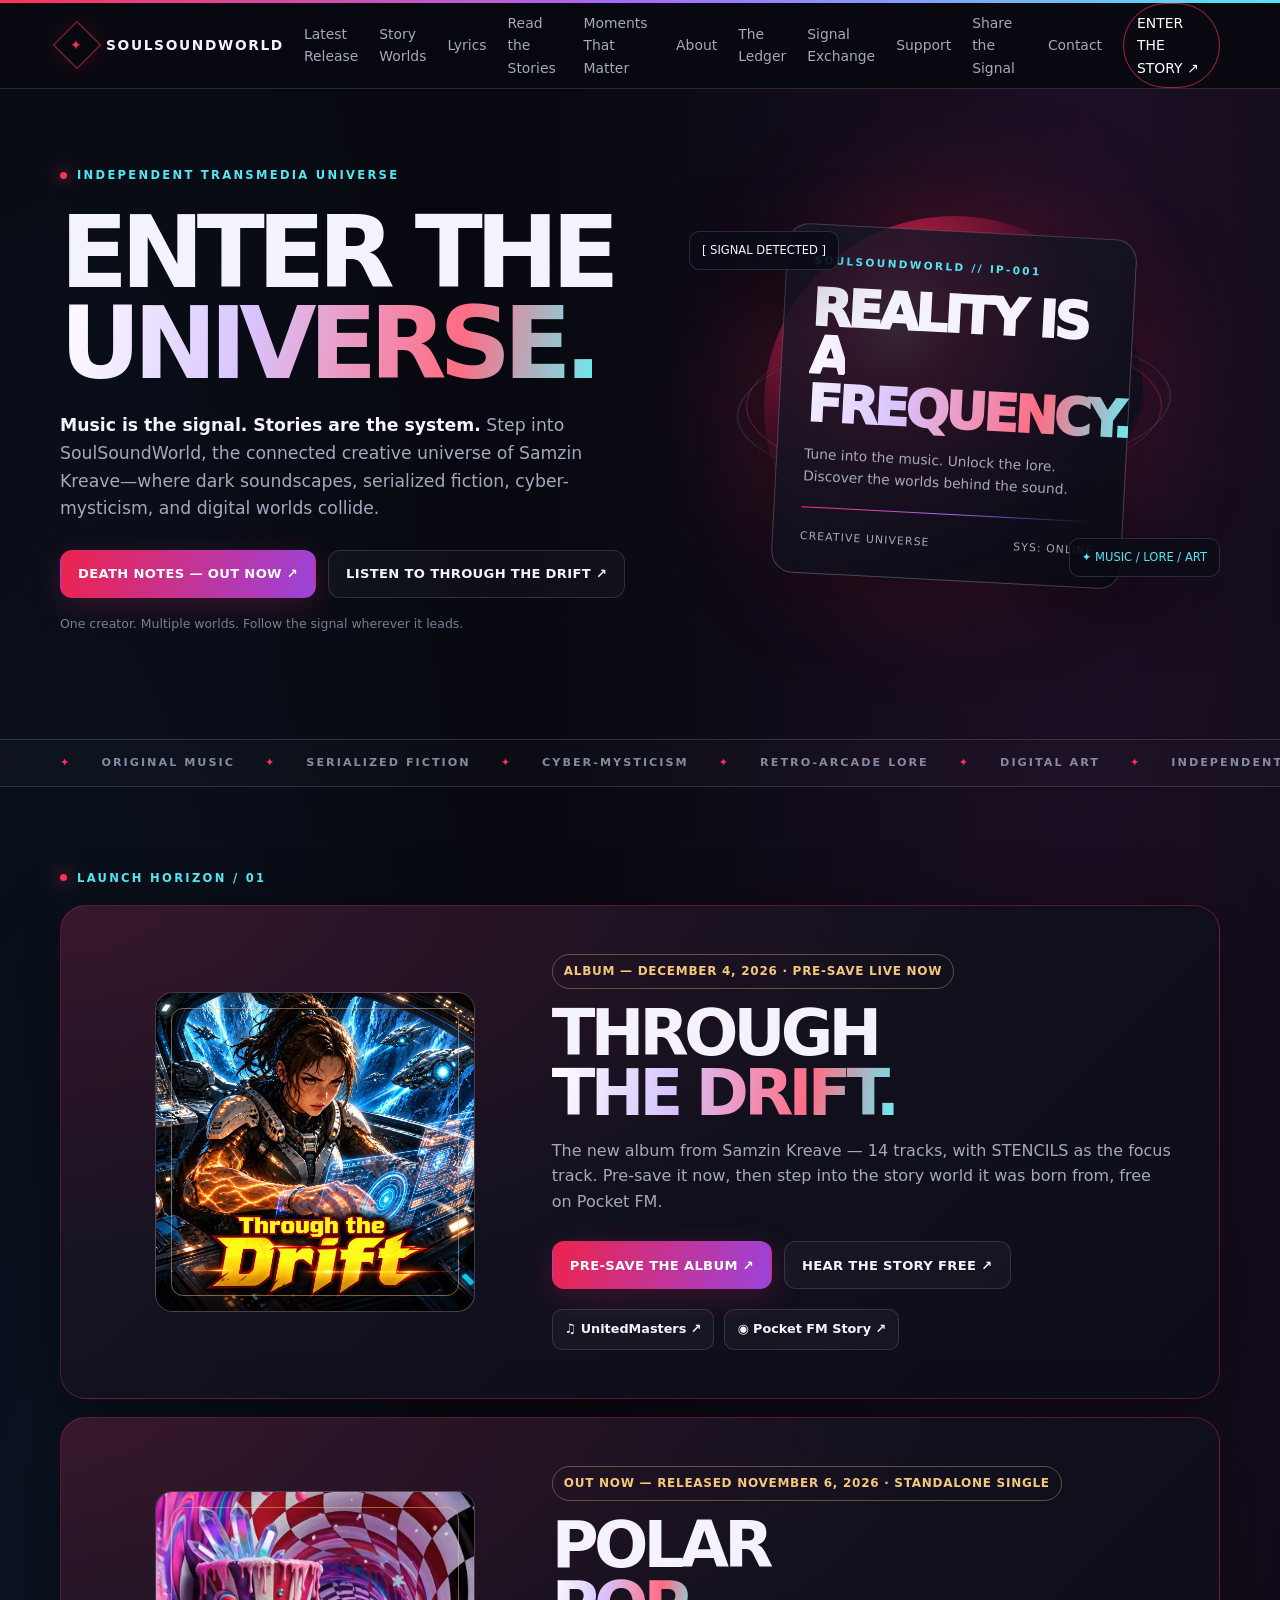
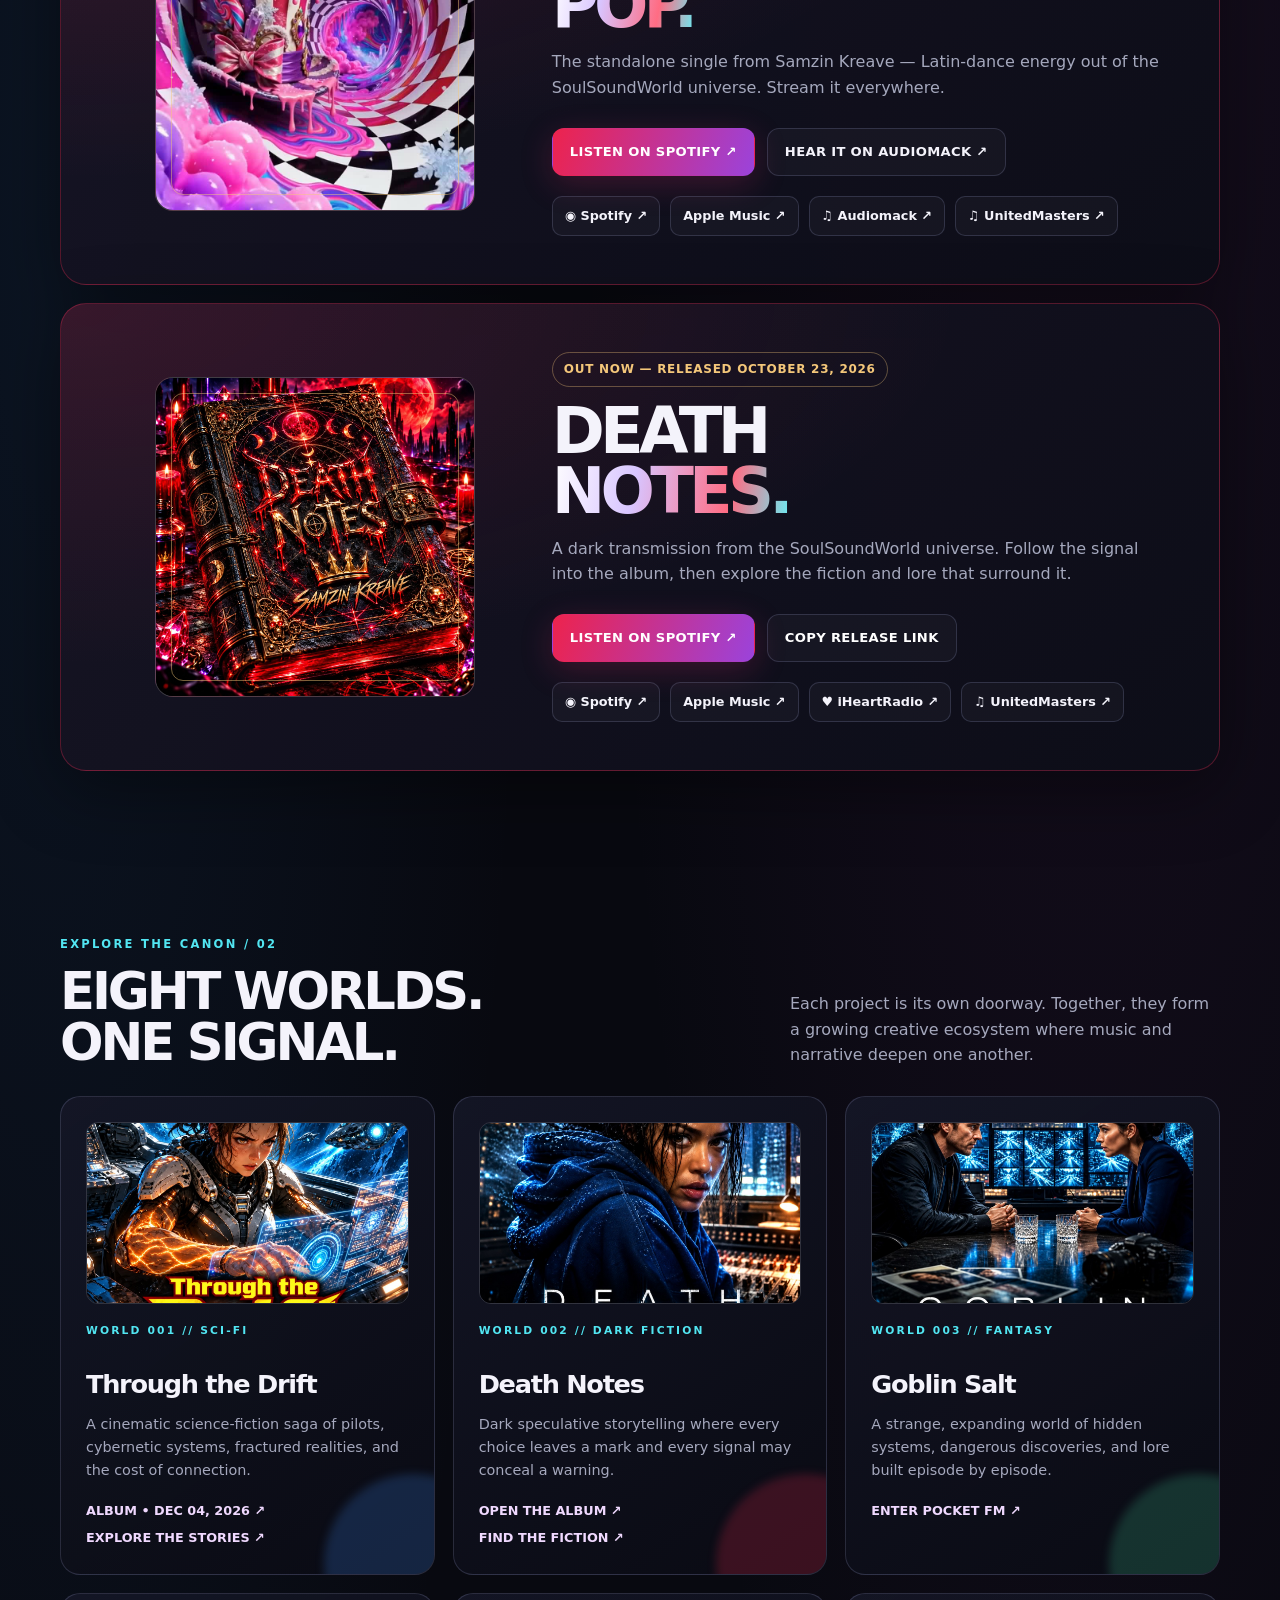
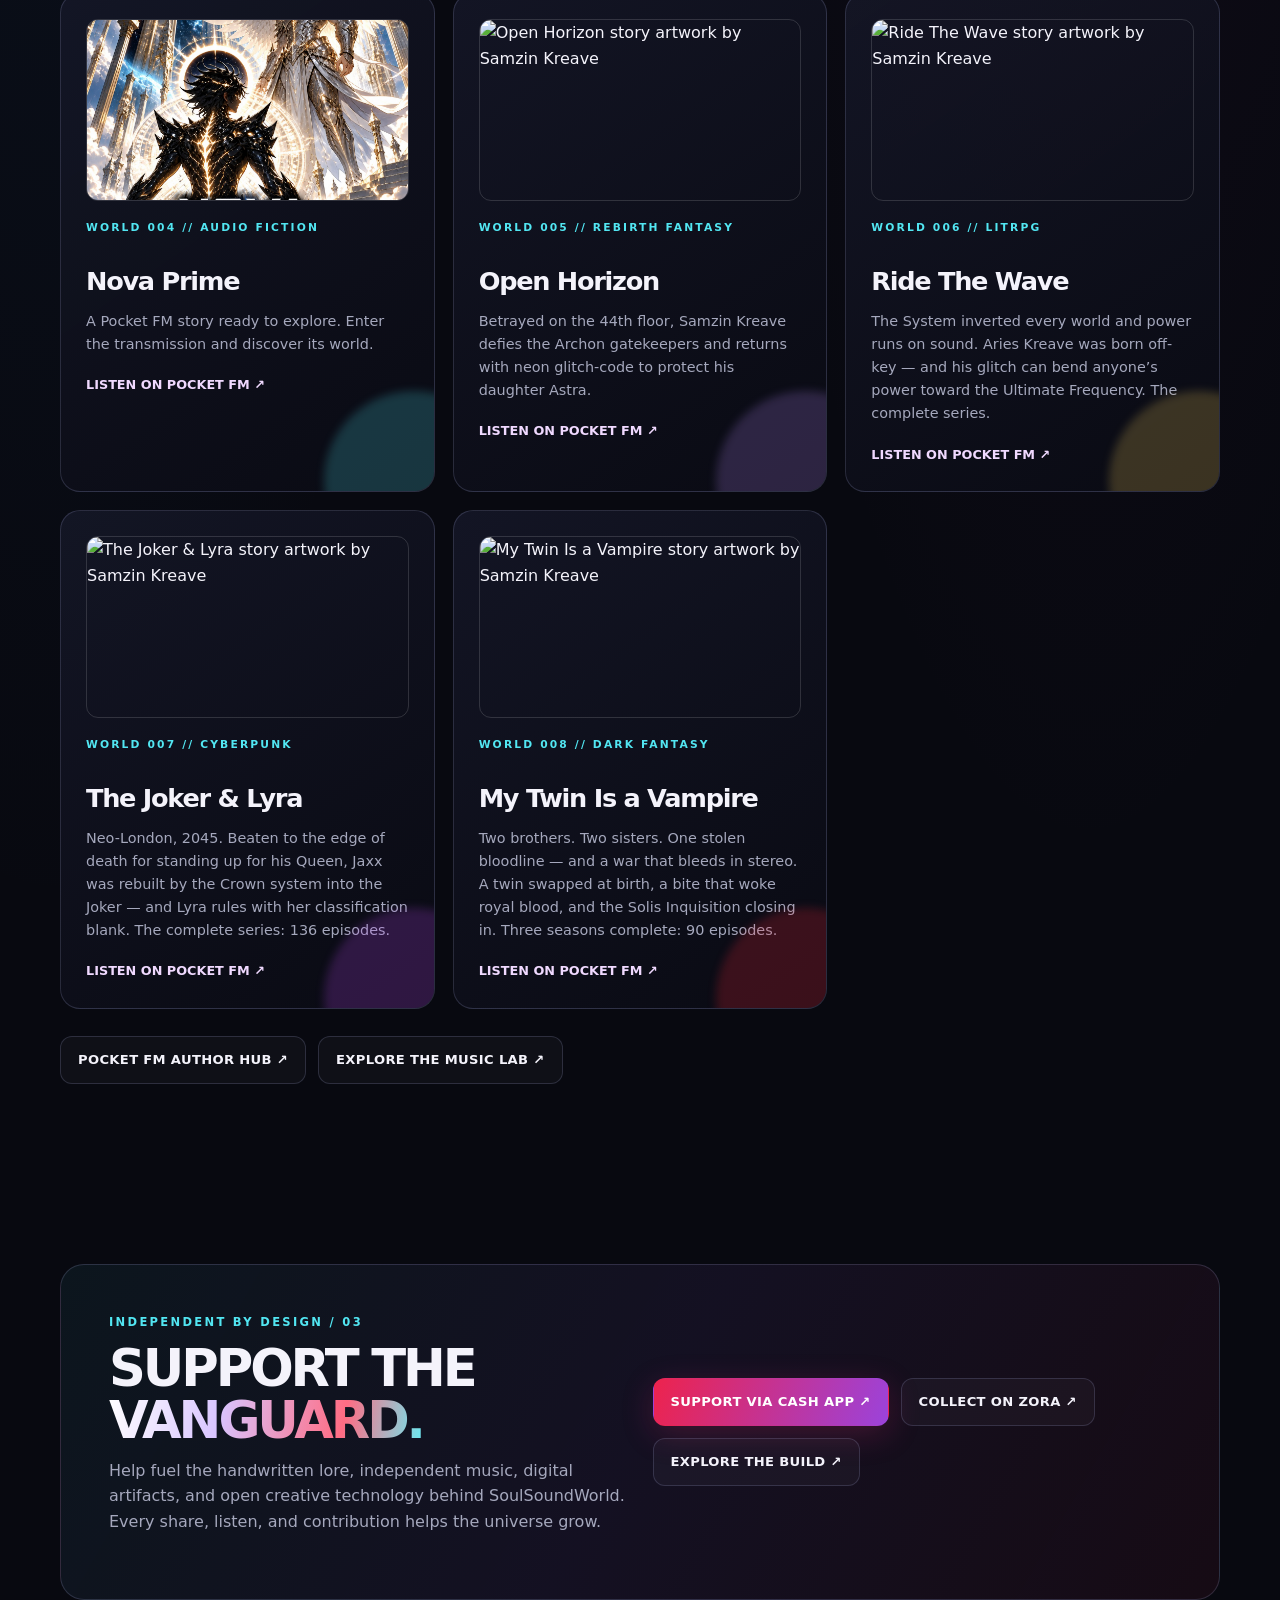
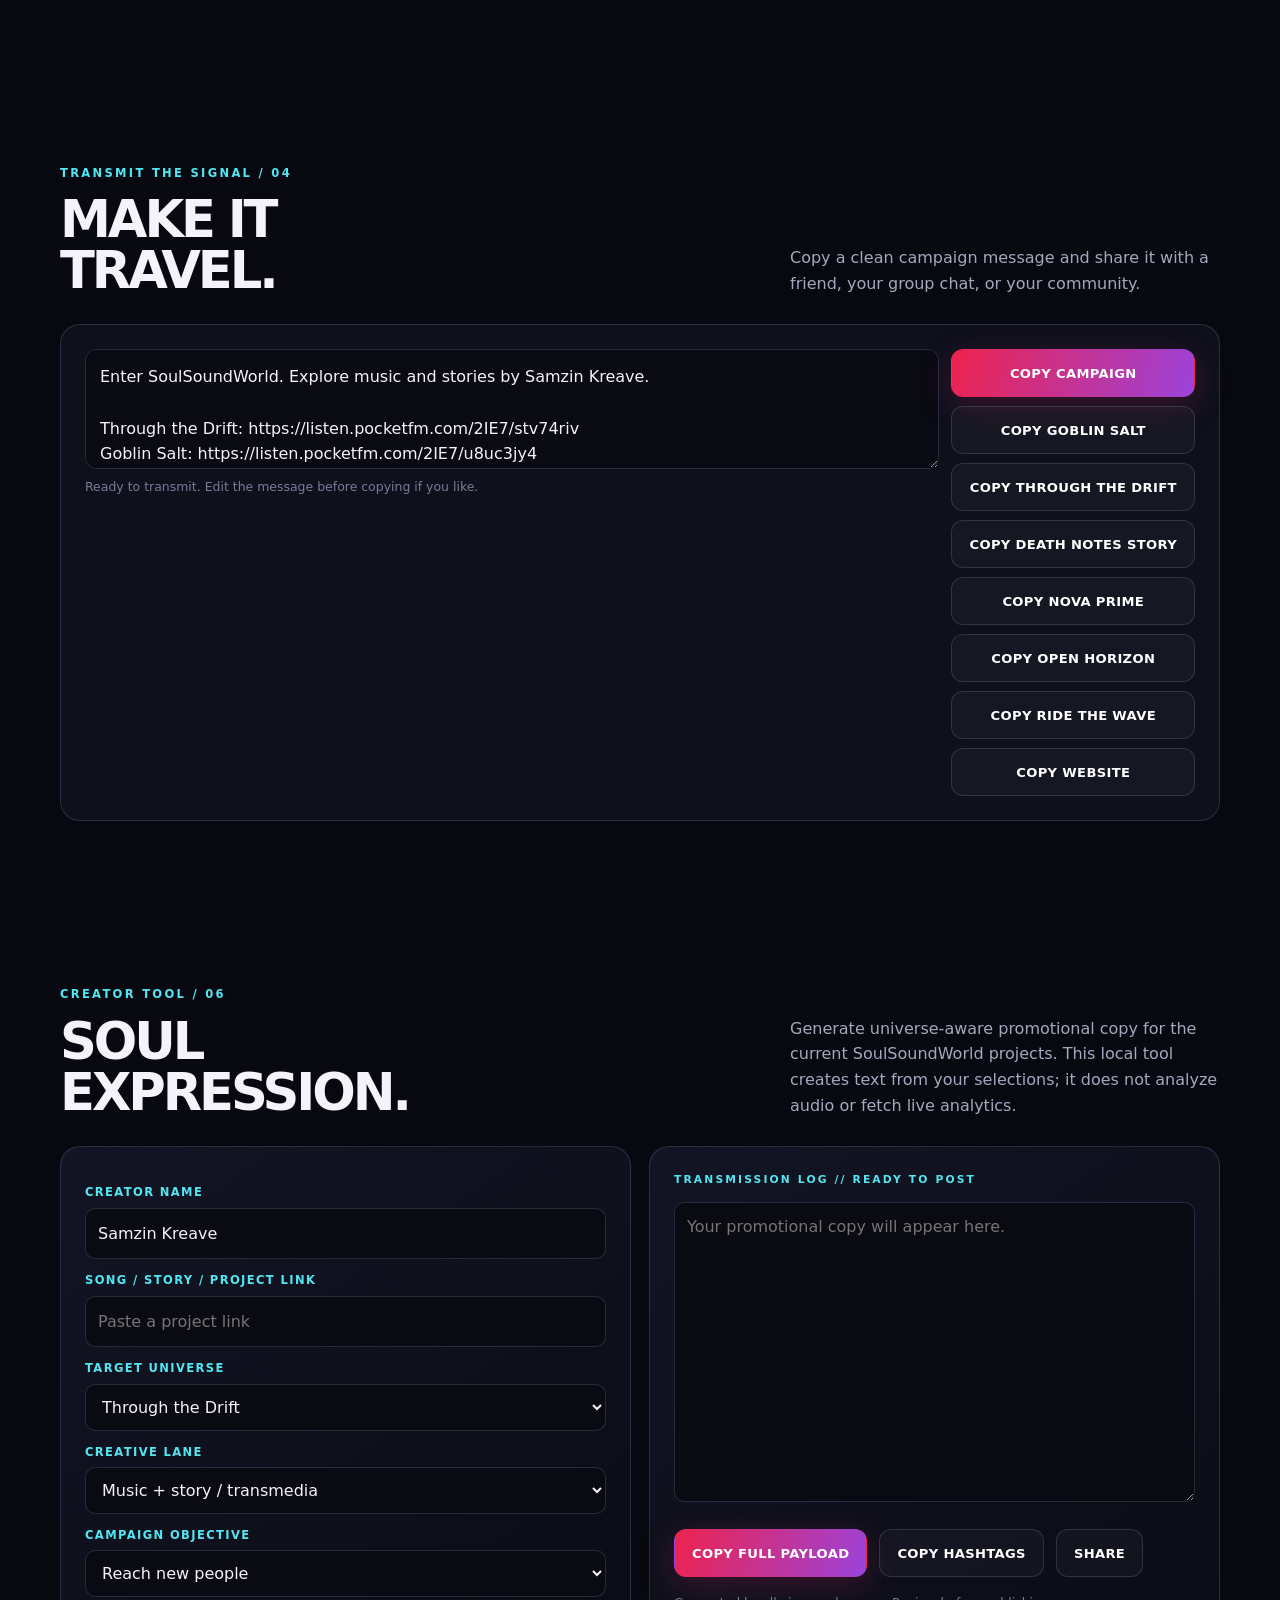
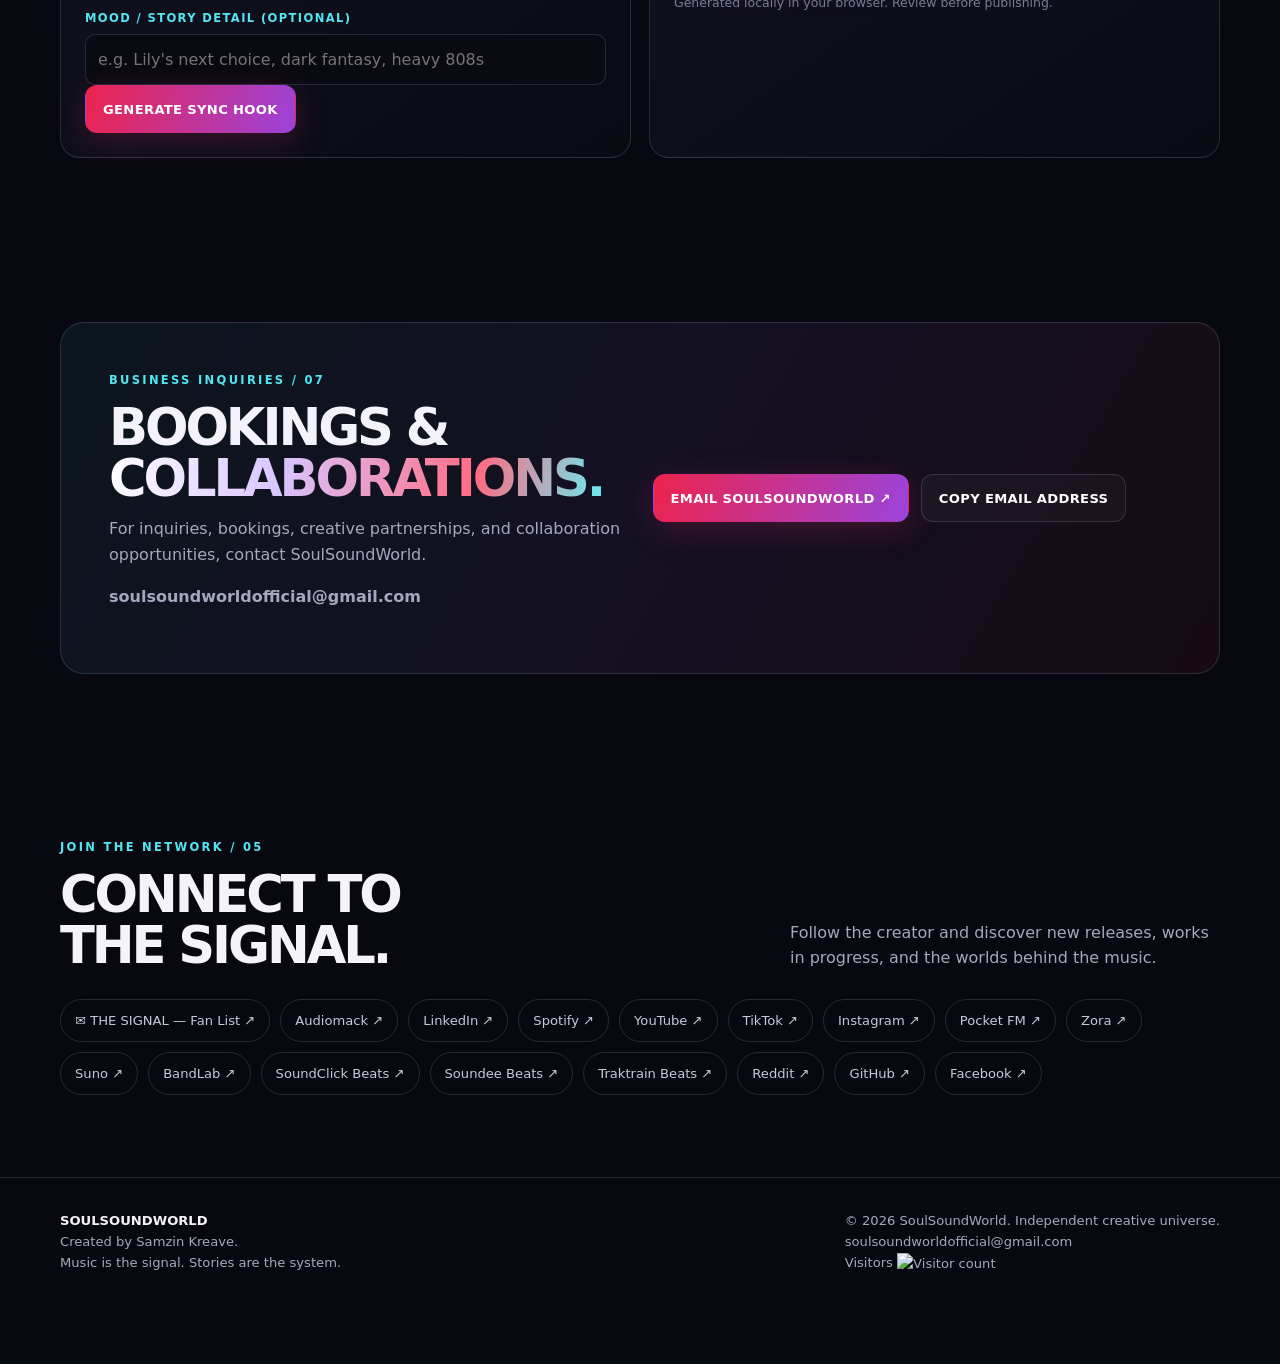
==== index.html @ 33b4adc4 "Vampire S3 complete: 90 episodes — ledger 1,193 eps / 3.2M+ words, homepage card updated" ====
<!doctype html>
<html lang="en">
<head>
<meta charset="utf-8">
<meta name="viewport" content="width=device-width,initial-scale=1">
<meta name="theme-color" content="#080910">
<title>SoulSoundWorld | Enter the Universe of Samzin Kreave</title>
<meta name="description" content="Enter SoulSoundWorld, Samzin Kreave's transmedia universe of original music, serialized fiction, cyber-mysticism, retro-arcade lore, and digital art.">
<meta name="keywords" content="SoulSoundWorld, Samzin Kreave, Through the Drift, Death Notes, Goblin Salt, Nova Prime, Open Horizon, Ride The Wave, Under the Red Moons, transmedia storytelling, independent music, serialized fiction, cyber-mysticism, digital art">
<meta name="author" content="Samzin Kreave">
<meta name="robots" content="index,follow,max-image-preview:large">
<link rel="canonical" href="https://soulsoundworld.com/">
<meta property="og:type" content="website">
<meta property="og:site_name" content="SoulSoundWorld">
<meta property="og:title" content="SoulSoundWorld | Enter the Universe">
<meta property="og:description" content="Music is the signal. Stories are the system. Enter the interconnected worlds of Samzin Kreave.">
<meta property="og:url" content="https://soulsoundworld.com/">
<meta property="og:image" content="https://image.pocketfm.org/I/AABM/FhPKluy6kgEhd9wJqougTT/5a58c340b27a/FhPKluy6kgEhd9wJqougTT.webp">
<meta property="og:image:width" content="1024">
<meta property="og:image:height" content="1024">
<meta property="og:image:type" content="image/webp">
<meta property="og:image:alt" content="Ride the Wave — Sonic LitRPG cover art: Aries Kreave under the neon treble sigil — SoulSoundWorld">
<meta name="twitter:card" content="summary_large_image">
<meta name="twitter:title" content="SoulSoundWorld | Enter the Universe">
<meta name="twitter:description" content="Discover the music, serialized fiction, and digital worlds created by Samzin Kreave.">
<meta name="twitter:image" content="https://image.pocketfm.org/I/AABM/FhPKluy6kgEhd9wJqougTT/5a58c340b27a/FhPKluy6kgEhd9wJqougTT.webp">
<script type="application/ld+json">
{
 "@context":"https://schema.org","@graph":[
  {"@type":"WebSite","@id":"https://soulsoundworld.com/#website","url":"https://soulsoundworld.com/","name":"SoulSoundWorld","description":"An interconnected transmedia entertainment universe spanning original music, serialized fiction, speculative worldbuilding, and digital art.","inLanguage":"en-US","publisher":{"@id":"https://soulsoundworld.com/#organization"},"creator":{"@id":"https://soulsoundworld.com/#samzin"},"about":{"@id":"https://soulsoundworld.com/#universe"}},
  {"@type":"Organization","@id":"https://soulsoundworld.com/#organization","name":"SoulSoundWorld","url":"https://soulsoundworld.com/","description":"Independent transmedia creative ecosystem connecting music, serialized fiction, cyber-mysticism, retro-arcade worldbuilding, and digital art.","founder":{"@id":"https://soulsoundworld.com/#samzin"},"brand":{"@id":"https://soulsoundworld.com/#brand"}},
  {"@type":"Brand","@id":"https://soulsoundworld.com/#brand","name":"SoulSoundWorld","url":"https://soulsoundworld.com/","founder":{"@id":"https://soulsoundworld.com/#samzin"}},
  {"@type":"Person","@id":"https://soulsoundworld.com/#samzin","name":"Samzin Kreave","url":"https://soulsoundworld.com/","jobTitle":["Founder","Creative Director","Music Producer","Songwriter","Author"],"worksFor":{"@id":"https://soulsoundworld.com/#organization"},"sameAs":["https://open.spotify.com/artist/3uugCAf5GNkNToPtdWGcQl","https://youtube.com/@samzinkreave_soulsoundworld","https://suno.com/@soulsoundworldofficial","https://www.bandlab.com/samzinkreavessw","https://www.tiktok.com/@samzin.kreave","https://www.instagram.com/soulsoundworld_creations?stkn=NGt5aGtjZDNlMm12","https://www.reddit.com/user/Soulsoundworld/"]},
  {"@type":"CreativeWork","@id":"https://soulsoundworld.com/#universe","name":"SoulSoundWorld Transmedia Universe","url":"https://soulsoundworld.com/","description":"An interconnected creative universe linking original music, serialized audio fiction, cyber-mysticism, retro-arcade mythology, speculative worldbuilding, and digital art.","creator":{"@id":"https://soulsoundworld.com/#samzin"},"publisher":{"@id":"https://soulsoundworld.com/#organization"},"hasPart":[{"@id":"https://soulsoundworld.com/#death-notes"},{"@id":"https://soulsoundworld.com/#through-the-drift"},{"@id":"https://soulsoundworld.com/#goblin-salt"},{"@id":"https://soulsoundworld.com/#nova-prime"},{"@id":"https://soulsoundworld.com/#death-notes-album"},{"@id":"https://soulsoundworld.com/#through-the-drift-album"}]},
  {"@type":"CreativeWorkSeries","@id":"https://soulsoundworld.com/#through-the-drift","name":"Through the Drift","description":"A science-fiction narrative blending cybernetic technology, speculative worldbuilding, serialized storytelling, and music.","creator":{"@id":"https://soulsoundworld.com/#samzin"},"isPartOf":{"@id":"https://soulsoundworld.com/#universe"},"sameAs":["https://unitedmasters.com/m/through-the-drift"]},
  {"@type":"CreativeWorkSeries","@id":"https://soulsoundworld.com/#death-notes","name":"Death Notes","description":"A dark speculative fiction project within the SoulSoundWorld creative ecosystem.","creator":{"@id":"https://soulsoundworld.com/#samzin"},"isPartOf":{"@id":"https://soulsoundworld.com/#universe"},"sameAs":["https://listen.pocketfm.com/2IE7/nzun34b3"]},
  {"@type":"CreativeWorkSeries","@id":"https://soulsoundworld.com/#goblin-salt","name":"Goblin Salt","description":"A serialized fiction project associated with the SoulSoundWorld universe.","creator":{"@id":"https://soulsoundworld.com/#samzin"},"isPartOf":{"@id":"https://soulsoundworld.com/#universe"}},
  {"@type":"MusicAlbum","@id":"https://soulsoundworld.com/#death-notes-album","name":"Death Notes","byArtist":{"@id":"https://soulsoundworld.com/#samzin"},"datePublished":"2026-10-23","url":"https://open.spotify.com/album/7w5BTfKdkcOWqYZjqutUOO","sameAs":["https://music.apple.com/us/album/death-notes/6819899153","https://www.iheart.com/artist/samzin-kreave-41215792/"],"isPartOf":{"@id":"https://soulsoundworld.com/#universe"}},
  {"@type":"MusicAlbum","@id":"https://soulsoundworld.com/#through-the-drift-album","name":"Through the Drift","byArtist":{"@id":"https://soulsoundworld.com/#samzin"},"datePublished":"2026-12-04","url":"https://unitedmasters.com/m/through-the-drift","isPartOf":{"@id":"https://soulsoundworld.com/#universe"}}
 ]}
</script>
<style>
:root{color-scheme:dark;--bg:#080910;--panel:#111320;--line:rgba(164,171,218,.2);--text:#f4f3fb;--muted:#a5a8bd;--red:#ff3158;--violet:#a56bff;--cyan:#52e6f2;--gold:#f4c77a;--max:1160px}
*{box-sizing:border-box}html{scroll-behavior:smooth;scroll-padding-top:85px}body{margin:0;background:radial-gradient(ellipse at 85% 2%,#75287830,transparent 35rem),radial-gradient(ellipse at 4% 23%,#215f9a22,transparent 30rem),var(--bg);color:var(--text);font:16px/1.6 Inter,ui-sans-serif,system-ui,-apple-system,"Segoe UI",sans-serif;overflow-x:hidden}
body:before{content:"";position:fixed;inset:0;pointer-events:none;z-index:-1;opacity:.16;background-image:linear-gradient(#8c9bbe12 1px,transparent 1px),linear-gradient(90deg,#8c9bbe12 1px,transparent 1px);background-size:44px 44px}
a{color:inherit;text-decoration:none}button,textarea{font:inherit}.wrap{width:min(var(--max),calc(100% - 40px));margin:auto}.topline{height:3px;background:linear-gradient(90deg,var(--red),var(--violet),var(--cyan))}
header{position:sticky;top:0;z-index:50;backdrop-filter:blur(18px);background:#080910d9;border-bottom:1px solid var(--line)}nav{min-height:74px;display:flex;align-items:center;justify-content:space-between;gap:20px}.brand{display:flex;align-items:center;gap:12px;font-weight:900;letter-spacing:.12em;font-size:.86rem}.mark{width:34px;height:34px;display:grid;place-items:center;border:1px solid #ff3158a6;color:var(--red);transform:rotate(45deg);box-shadow:0 0 25px #ff315826}.mark span{transform:rotate(-45deg)}.links{display:flex;align-items:center;gap:21px;color:var(--muted);font-size:.87rem}.links a:hover,.social a:hover{color:var(--cyan)}.navcta{border:1px solid #ff3158a6;border-radius:99px;padding:8px 13px;color:white!important}.toggle{display:none;background:var(--panel);border:1px solid var(--line);color:white;border-radius:10px;padding:8px 12px}
.hero{min-height:650px;display:grid;grid-template-columns:1.05fr .95fr;align-items:center;gap:42px;padding-block:65px 80px}.eyebrow{display:flex;align-items:center;gap:10px;color:var(--cyan);font-size:.72rem;font-weight:850;letter-spacing:.2em;text-transform:uppercase}.pulse{width:7px;height:7px;border-radius:50%;background:var(--red);box-shadow:0 0 16px var(--red)}h1,h2,h3,p{margin-top:0}h1{font-size:clamp(3.2rem,7.8vw,6.7rem);line-height:.91;letter-spacing:-.075em;margin:23px 0}.gradient{color:transparent;background:linear-gradient(100deg,#fff,#d8c5ff 35%,#ff6c83 74%,#68edf4);background-clip:text;-webkit-background-clip:text}.lead{max-width:590px;color:var(--muted);font-size:1.08rem}.lead strong{color:var(--text)}.actions{display:flex;flex-wrap:wrap;gap:12px;margin:27px 0 16px}.btn{min-height:48px;padding:12px 17px;border-radius:12px;display:inline-flex;align-items:center;justify-content:center;gap:9px;font-size:.82rem;font-weight:850;letter-spacing:.025em;border:1px solid transparent;transition:transform .2s,box-shadow .2s}.btn:hover{transform:translateY(-2px)}.primary{background:linear-gradient(110deg,#ed234d,#9b43db);box-shadow:0 8px 32px #d52c6b3b;color:white}.secondary{border-color:var(--line);background:#ffffff08}.secondary:hover{border-color:var(--cyan)}.micro{color:#777d96;font-size:.78rem}
.art{position:relative;min-height:460px;display:grid;place-items:center}.moon{position:absolute;width:min(380px,85%);aspect-ratio:1;border-radius:50%;background:radial-gradient(circle at 35% 28%,#ff9caa,#df234f 16%,#53112f 43%,#121122 69%,transparent 71%);filter:drop-shadow(0 0 60px #ff255345)}.moon:before,.moon:after{content:"";position:absolute;inset:-18px;border:1px solid #ff537e5c;border-radius:50%;transform:rotateX(68deg) rotateZ(-25deg)}.moon:after{inset:-45px -15px;border-color:#5be2f53d;transform:rotateX(70deg) rotateZ(38deg)}.artpanel{position:relative;z-index:2;width:min(350px,82%);padding:27px;border-radius:22px;border:1px solid #ffffff35;background:linear-gradient(145deg,#18182bdc,#090a12d9);box-shadow:0 18px 70px #0006;transform:rotate(3deg)}.artkicker{color:var(--cyan);letter-spacing:.22em;font-size:.66rem;font-weight:900}.arttitle{font-size:clamp(2rem,4vw,3.4rem);line-height:.94;font-weight:950;letter-spacing:-.07em;margin:15px 0}.rule{height:1px;background:linear-gradient(90deg,var(--red),var(--violet),transparent);margin:20px 0}.artbottom{display:flex;justify-content:space-between;color:var(--muted);font-size:.68rem;letter-spacing:.1em;text-transform:uppercase}.tag{position:absolute;z-index:3;padding:9px 12px;border:1px solid var(--line);background:#0b0c16e8;border-radius:10px;font-size:.72rem;box-shadow:0 18px 70px #0006}.tag1{top:12%;left:0}.tag2{bottom:13%;right:0;color:var(--cyan)}
.ticker{border-block:1px solid var(--line);background:#ffffff05;overflow:hidden}.tickerinner{display:flex;gap:30px;white-space:nowrap;padding:14px 0;color:#858aa4;font-size:.7rem;font-weight:850;letter-spacing:.18em;text-transform:uppercase}.tickerinner span:before{content:"✦";color:var(--red);margin-right:30px}section{padding-block:82px}.head{display:flex;align-items:end;justify-content:space-between;gap:24px;margin-bottom:28px}.head h2{font-size:clamp(2rem,4vw,3.5rem);letter-spacing:-.06em;line-height:1;margin:12px 0 0}.head p{max-width:430px;color:var(--muted);margin:0}
.launchcard{display:grid;grid-template-columns:.8fr 1.2fr;gap:30px;align-items:center;padding:clamp(24px,5vw,48px);border-radius:26px;border:1px solid #ff31584d;background:radial-gradient(ellipse at 0 0,#ff315824,transparent 55%),linear-gradient(135deg,#181425f0,#0c0e18f0);box-shadow:0 18px 70px #0006;overflow:hidden}.cover{aspect-ratio:1;width:100%;max-width:320px;margin:auto;border-radius:18px;border:1px solid #ffffff35;display:grid;place-items:center;text-align:center;padding:25px;background:radial-gradient(circle at 50% 35%,#ff1f497e,transparent 30%),radial-gradient(circle at 70% 75%,#ab2cff80,transparent 36%),linear-gradient(145deg,#2b0918,#090911 62%,#3a1027);position:relative}.cover:before{content:"";position:absolute;inset:15px;border:1px solid #f4c77a78;border-radius:12px}.cover img{position:absolute;inset:0;width:100%;height:100%;object-fit:cover;border-radius:17px;display:block}.cover:has(img):before{z-index:1;pointer-events:none}.worldart{width:100%;aspect-ratio:16/9;object-fit:cover;display:block;border-radius:12px;margin:0 0 18px;border:1px solid #ffffff24;position:relative;z-index:1}.world h3{position:relative;z-index:1}.covermoon{font-size:4rem;color:#ff4967;text-shadow:0 0 25px #ff174d;line-height:1}.covername{font-size:clamp(1.8rem,4vw,3rem);font-weight:1000;letter-spacing:-.07em;color:#f4d4ac;text-shadow:0 2px 15px #ff174d;line-height:1;margin:15px 0}.coverartist{color:#e6c28c;letter-spacing:.18em;font-size:.65rem;font-weight:900}.launchcopy{position:relative;z-index:1}.launchcopy h3{font-size:clamp(2.3rem,5vw,4.5rem);letter-spacing:-.075em;line-height:.94;margin:14px 0}.launchcopy p,.world p,.support p{color:var(--muted)}.date{display:inline-flex;border:1px solid #f4c77a59;color:var(--gold);padding:7px 11px;border-radius:99px;font-size:.75rem;font-weight:900;letter-spacing:.06em}.platforms{display:flex;flex-wrap:wrap;gap:10px;margin-top:20px}.platform{border:1px solid var(--line);border-radius:10px;padding:9px 12px;font-weight:800;font-size:.8rem;background:#ffffff08}.platform:hover{border-color:var(--cyan)}
.worldgrid{display:grid;grid-template-columns:repeat(3,1fr);gap:18px}.world{position:relative;padding:25px;min-height:260px;border:1px solid var(--line);border-radius:20px;background:linear-gradient(145deg,#151727e6,#0a0b13f0);overflow:hidden;transition:transform .2s,border-color .2s}.world:hover{transform:translateY(-4px);border-color:#a56bff99}.world:after{content:"";position:absolute;width:180px;height:180px;right:-70px;bottom:-80px;border-radius:50%;background:var(--glow,#a56bff29);filter:blur(4px)}.code{color:var(--cyan);font-size:.67rem;font-weight:900;letter-spacing:.2em}.world h3{font-size:1.6rem;letter-spacing:-.05em;margin:25px 0 8px}.world p{font-size:.9rem}.textlink{display:inline-block;position:relative;z-index:1;color:#f0d9ff;font-size:.8rem;font-weight:850;margin-top:5px}.textlink span{color:var(--cyan)}
.support{display:grid;grid-template-columns:1fr 1fr;gap:25px;align-items:center;padding:clamp(25px,5vw,48px);border:1px solid var(--line);border-radius:24px;background:linear-gradient(120deg,#52e6f20f,#a56bff14,#ff31580f)}.support h2{font-size:clamp(2rem,4vw,3.2rem);letter-spacing:-.06em;line-height:1;margin:12px 0}.supportactions{display:flex;flex-wrap:wrap;gap:12px}
.sharebox{display:grid;grid-template-columns:1fr auto;gap:12px;align-items:start;padding:24px;background:#111320c7;border:1px solid var(--line);border-radius:20px}.sharebox textarea{width:100%;min-height:120px;resize:vertical;padding:14px;color:var(--text);background:#090a12;border:1px solid var(--line);border-radius:12px}.shareactions{display:flex;flex-direction:column;gap:9px}.shareactions .btn{white-space:nowrap}.social{display:flex;flex-wrap:wrap;gap:10px}.social a{padding:10px 14px;border:1px solid var(--line);border-radius:99px;color:#c6c8d9;font-size:.82rem}.footer{border-top:1px solid var(--line);padding:32px 0 90px;color:var(--muted);font-size:.82rem}.footerinner{display:flex;justify-content:space-between;gap:25px;flex-wrap:wrap}.footer strong{color:var(--text)}.mobilebar{display:none}.sr{position:absolute;width:1px;height:1px;padding:0;margin:-1px;overflow:hidden;clip:rect(0,0,0,0);white-space:nowrap;border:0}
@media(max-width:850px){.hero{grid-template-columns:1fr;gap:12px;min-height:auto;padding-top:55px}.art{min-height:400px}.launchcard{grid-template-columns:1fr}.cover{max-width:280px}.worldgrid{grid-template-columns:1fr}.world{min-height:210px}.support{grid-template-columns:1fr}.head{align-items:start;flex-direction:column}.links{display:none;position:absolute;top:74px;left:0;right:0;padding:18px 22px 24px;background:#080910fa;border-bottom:1px solid var(--line);flex-direction:column;align-items:stretch}.links.open{display:flex}.toggle{display:block}}
@media(max-width:560px){.wrap{width:calc(100% - 28px)}h1{font-size:clamp(3rem,16vw,5rem)}.hero{padding-block:45px 35px}.art{min-height:340px}.moon{width:270px}.artpanel{width:260px;padding:22px}.tag1{top:3%}.tag2{bottom:4%}section{padding-block:60px}.actions{flex-direction:column;align-items:stretch}.btn{width:100%}.sharebox{grid-template-columns:1fr}.shareactions{flex-direction:row;flex-wrap:wrap}.shareactions .btn{flex:1;white-space:normal}.mobilebar{display:flex;position:fixed;z-index:60;bottom:0;left:0;right:0;padding:10px 12px calc(10px + env(safe-area-inset-bottom));background:#080910f2;border-top:1px solid var(--line);backdrop-filter:blur(18px);gap:10px}.mobilebar .btn{flex:1;min-height:43px;padding:9px 7px;font-size:.72rem}.footer{padding-bottom:110px}}
@media(prefers-reduced-motion:reduce){*{scroll-behavior:auto!important;transition:none!important}}

.toolgrid{display:grid;grid-template-columns:1fr 1fr;gap:18px}.toolpanel{padding:24px;border:1px solid var(--line);border-radius:20px;background:linear-gradient(145deg,#151727e6,#0a0b13f0);min-width:0}.toolpanel label{display:block;margin:12px 0 6px;color:var(--cyan);font-size:.72rem;font-weight:850;letter-spacing:.12em;text-transform:uppercase}.toolpanel input,.toolpanel select,.sxoutput{display:block;width:100%;min-height:45px;padding:12px;background:#090a12;border:1px solid var(--line);border-radius:10px;color:var(--text);font:inherit}.sxoutput{min-height:300px;resize:vertical;white-space:pre-wrap;line-height:1.55;margin-top:14px}.toolpanel input:focus,.toolpanel select:focus,.sxoutput:focus{outline:2px solid var(--cyan);outline-offset:2px}
@media(max-width:850px){.toolgrid{grid-template-columns:1fr}}

</style>
</head>
<body>
<div class="topline"></div>
<header><nav class="wrap">
<a class="brand" href="#top"><span class="mark"><span>✦</span></span><span>SOULSOUNDWORLD</span></a>
<button class="toggle" id="toggle" aria-expanded="false" aria-controls="links">MENU ☰</button>
<div class="links" id="links"><a href="#launch">Latest Release</a><a href="#worlds">Story Worlds</a><a href="/lyrics.html">Lyrics</a><a href="/read.html">Read the Stories</a><a href="/moments.html">Moments That Matter</a><a href="/about.html">About</a><a href="/ledger.html">The Ledger</a><a href="/exchange.html">Signal Exchange</a><a href="#support">Support</a><a href="#share">Share the Signal</a><a href="#contact">Contact</a><a class="navcta" href="https://listen.pocketfm.com/2IE7/9m035nzz" target="_blank" rel="noopener">ENTER THE STORY ↗</a></div>
</nav></header>
<main id="top">
<div class="wrap hero">
<div><div class="eyebrow"><span class="pulse"></span> Independent transmedia universe</div><h1>ENTER THE<br><span class="gradient">UNIVERSE.</span></h1><p class="lead"><strong>Music is the signal. Stories are the system.</strong> Step into SoulSoundWorld, the connected creative universe of Samzin Kreave—where dark soundscapes, serialized fiction, cyber-mysticism, and digital worlds collide.</p><div class="actions"><a class="btn primary" href="https://open.spotify.com/album/7w5BTfKdkcOWqYZjqutUOO" target="_blank" rel="noopener">DEATH NOTES — OUT NOW ↗</a><a class="btn secondary" href="https://listen.pocketfm.com/2IE7/stv74riv" target="_blank" rel="noopener noreferrer">LISTEN TO THROUGH THE DRIFT ↗</a></div><p class="micro">One creator. Multiple worlds. Follow the signal wherever it leads.</p></div>
<div class="art" aria-label="Abstract red moon and cybernetic universe artwork"><div class="moon"></div><div class="tag tag1">[ SIGNAL DETECTED ]</div><div class="artpanel"><div class="artkicker">SOULSOUNDWORLD // IP-001</div><div class="arttitle">REALITY IS<br><span class="gradient">A FREQUENCY.</span></div><p style="color:var(--muted);font-size:.86rem">Tune into the music. Unlock the lore. Discover the worlds behind the sound.</p><div class="rule"></div><div class="artbottom"><span>Creative universe</span><span>SYS: ONLINE</span></div></div><div class="tag tag2">✦ MUSIC / LORE / ART</div></div>
</div>
<div class="ticker"><div class="wrap tickerinner"><span>Original music</span><span>Serialized fiction</span><span>Cyber-mysticism</span><span>Retro-arcade lore</span><span>Digital art</span><span>Independent creation</span></div></div>
<section id="launch"><div class="wrap"><div class="eyebrow"><span class="pulse"></span> Launch horizon / 01</div><div class="launchcard" style="margin-top:18px">
<div class="cover"><img src="through-the-drift-story.jpg" alt="Through the Drift album artwork by Samzin Kreave" fetchpriority="high"></div>
<div class="launchcopy"><span class="date">ALBUM — DECEMBER 4, 2026 · PRE-SAVE LIVE NOW</span><h3>THROUGH<br><span class="gradient">THE DRIFT.</span></h3><p>The new album from Samzin Kreave — 14 tracks, with STENCILS as the focus track. Pre-save it now, then step into the story world it was born from, free on Pocket FM.</p><div class="actions"><a class="btn primary" href="https://unitedmasters.com/m/through-the-drift" target="_blank" rel="noopener">PRE-SAVE THE ALBUM ↗</a><a class="btn secondary" href="https://listen.pocketfm.com/2IE7/stv74riv" target="_blank" rel="noopener">HEAR THE STORY FREE ↗</a></div><div class="platforms"><a class="platform" href="https://unitedmasters.com/m/through-the-drift" target="_blank" rel="noopener">♫ UnitedMasters ↗</a><a class="platform" href="https://listen.pocketfm.com/2IE7/stv74riv" target="_blank" rel="noopener">◉ Pocket FM Story ↗</a></div></div>
</div>
<div class="launchcard" style="margin-top:18px">
<div class="cover"><img src="polar-pop-art.jpg?v=2" alt="Polar Pop single artwork by Samzin Kreave" fetchpriority="high"></div>
<div class="launchcopy"><span class="date">OUT NOW — RELEASED NOVEMBER 6, 2026 · STANDALONE SINGLE</span><h3>POLAR<br><span class="gradient">POP.</span></h3><p>The standalone single from Samzin Kreave — Latin-dance energy out of the SoulSoundWorld universe. Stream it everywhere.</p><div class="actions"><a class="btn primary" href="https://open.spotify.com/track/5xMOKTClYB7m13dZU7fKtf" target="_blank" rel="noopener">LISTEN ON SPOTIFY ↗</a><a class="btn secondary" href="https://audiomack.com/samzinkreave/song/polar-pop" target="_blank" rel="noopener">HEAR IT ON AUDIOMACK ↗</a></div><div class="platforms"><a class="platform" href="https://open.spotify.com/track/5xMOKTClYB7m13dZU7fKtf" target="_blank" rel="noopener">◉ Spotify ↗</a><a class="platform" href="https://music.apple.com/us/album/polar-pop-single/6828886656" target="_blank" rel="noopener"> Apple Music ↗</a><a class="platform" href="https://audiomack.com/samzinkreave/song/polar-pop" target="_blank" rel="noopener">♫ Audiomack ↗</a><a class="platform" href="https://unitedmasters.com/m/polar-pop-2" target="_blank" rel="noopener">♫ UnitedMasters ↗</a></div></div>
</div>
<div class="launchcard" style="margin-top:18px">
<div class="cover"><img src="death-notes-album.jpg" alt="Death Notes album cover by Samzin Kreave" fetchpriority="high"></div>
<div class="launchcopy"><span class="date">OUT NOW — RELEASED OCTOBER 23, 2026</span><h3>DEATH<br><span class="gradient">NOTES.</span></h3><p>A dark transmission from the SoulSoundWorld universe. Follow the signal into the album, then explore the fiction and lore that surround it.</p><div class="actions"><a class="btn primary" href="https://open.spotify.com/album/7w5BTfKdkcOWqYZjqutUOO" target="_blank" rel="noopener">LISTEN ON SPOTIFY ↗</a><button class="btn secondary" id="copyDeath">COPY RELEASE LINK</button></div><div class="platforms"><a class="platform" href="https://open.spotify.com/album/7w5BTfKdkcOWqYZjqutUOO" target="_blank" rel="noopener">◉ Spotify ↗</a><a class="platform" href="https://music.apple.com/us/album/death-notes/6819899153" target="_blank" rel="noopener"> Apple Music ↗</a><a class="platform" href="https://www.iheart.com/artist/samzin-kreave-41215792/" target="_blank" rel="noopener">♥ iHeartRadio ↗</a><a class="platform" href="https://unitedmasters.com/m/death-notes-10" target="_blank" rel="noopener">♫ UnitedMasters ↗</a></div></div>
</div></div></section>
<section id="worlds"><div class="wrap"><div class="head"><div><div class="eyebrow">Explore the canon / 02</div><h2>EIGHT WORLDS.<br>ONE SIGNAL.</h2></div><p>Each project is its own doorway. Together, they form a growing creative ecosystem where music and narrative deepen one another.</p></div>
<div class="worldgrid">
<article class="world" style="--glow:#428fff33"><img class="worldart" src="through-the-drift-story.jpg" alt="Through the Drift story artwork by Samzin Kreave" loading="lazy"><div class="code">WORLD 001 // SCI-FI</div><h3>Through the Drift</h3><p>A cinematic science-fiction saga of pilots, cybernetic systems, fractured realities, and the cost of connection.</p><a class="textlink" href="https://unitedmasters.com/m/through-the-drift" target="_blank" rel="noopener">ALBUM • DEC 04, 2026 ↗</a><br><a class="textlink" href="https://listen.pocketfm.com/2IE7/stv74riv" target="_blank" rel="noopener">EXPLORE THE STORIES ↗</a></article>
<article class="world" style="--glow:#ff315833"><img class="worldart" src="death-notes-story.jpg" alt="Death Notes story artwork by Samzin Kreave" loading="lazy"><div class="code">WORLD 002 // DARK FICTION</div><h3>Death Notes</h3><p>Dark speculative storytelling where every choice leaves a mark and every signal may conceal a warning.</p><a class="textlink" href="https://open.spotify.com/album/7w5BTfKdkcOWqYZjqutUOO" target="_blank" rel="noopener">OPEN THE ALBUM ↗</a><br><a class="textlink" href="https://listen.pocketfm.com/2IE7/nzun34b3" target="_blank" rel="noopener">FIND THE FICTION ↗</a></article>
<article class="world" style="--glow:#50ffb729"><img class="worldart" src="goblin-salt-story.jpg" alt="Goblin Salt story artwork by Samzin Kreave" loading="lazy"><div class="code">WORLD 003 // FANTASY</div><h3>Goblin Salt</h3><p>A strange, expanding world of hidden systems, dangerous discoveries, and lore built episode by episode.</p><a class="textlink" href="https://listen.pocketfm.com/2IE7/u8uc3jy4" target="_blank" rel="noopener">ENTER POCKET FM ↗</a></article>
<article class="world" style="--glow:#52e6f233"><img class="worldart" src="nova-prime-story.jpg" alt="Nova Prime story artwork" loading="lazy"><div class="code">WORLD 004 // AUDIO FICTION</div><h3>Nova Prime</h3><p>A Pocket FM story ready to explore. Enter the transmission and discover its world.</p><a class="textlink" href="https://pocketfm.onelink.me/2IE7?af_dp=pocketfm%3A%2F%2Fopen&referrer_uid=1a0b9294cef306442e2268ae8a457c49bbe63dcb&c=default&af_og_description=&af_og_image=&channel=WHATSAPP&pid=app_share&entity_id=46ca6e77e0c65d3639559162362afbf20d649f9c&af_siteid=com.radio.pocketfm&af_og_title=POCKET+FM&deep_link_value=pocketfm%3A%2F%2Fopen%3Fentity_type%3Dshow%26entity_id%3D46ca6e77e0c65d3639559162362afbf20d649f9c&af_sub1=share_button&entity_type=show&af_sub4=46ca6e77e0c65d3639559162362afbf20d649f9c&af_sub3=07d0ff613ad7f912&referrer_platform=android&af_sub2=ShowDetailsScreen&af_referrer_uid=1788396199410-6177403752601743162" target="_blank" rel="noopener noreferrer">LISTEN ON POCKET FM ↗</a></article><article class="world" style="--glow:#b78bff33"><img class="worldart" src="https://image.pocketfm.org/I/AABM/Cem1f6v0hoLkFaLujGy6IS/5a58c340b27a/Cem1f6v0hoLkFaLujGy6IS.webp" alt="Open Horizon story artwork by Samzin Kreave" loading="lazy"><div class="code">WORLD 005 // REBIRTH FANTASY</div><h3>Open Horizon</h3><p>Betrayed on the 44th floor, Samzin Kreave defies the Archon gatekeepers and returns with neon glitch-code to protect his daughter Astra.</p><a class="textlink" href="https://pocketfm.com/show/0a44faef15d8e9b314d8d8478ebc0d7768a731a7" target="_blank" rel="noopener">LISTEN ON POCKET FM ↗</a></article><article class="world" style="--glow:#ffd75e33"><img class="worldart" src="https://image.pocketfm.org/I/AABM/DK2WlXR6H0tCLgoTZOgqdJ/5a58c340b27a/DK2WlXR6H0tCLgoTZOgqdJ.webp" alt="Ride The Wave story artwork by Samzin Kreave" loading="lazy"><div class="code">WORLD 006 // LITRPG</div><h3>Ride The Wave</h3><p>The System inverted every world and power runs on sound. Aries Kreave was born off-key — and his glitch can bend anyone&#8217;s power toward the Ultimate Frequency. The complete series.</p><a class="textlink" href="https://pocketfm.com/show/936416f6dc4af31669cbb40b75b36818f8b4a226" target="_blank" rel="noopener">LISTEN ON POCKET FM ↗</a></article>
<article class="world" style="--glow:#c44dff33"><img class="worldart" src="https://image.pocketfm.org/I/AABM/EcgL9BwmovH8SgfrYaxotm/5a58c340b27a/EcgL9BwmovH8SgfrYaxotm.webp" alt="The Joker &amp; Lyra story artwork by Samzin Kreave" loading="lazy"><div class="code">WORLD 007 // CYBERPUNK</div><h3>The Joker &amp; Lyra</h3><p>Neo-London, 2045. Beaten to the edge of death for standing up for his Queen, Jaxx was rebuilt by the Crown system into the Joker — and Lyra rules with her classification blank. The complete series: 136 episodes.</p><a class="textlink" href="https://pocketfm.com/show/the-joker-lyra/b0cf396df3f62147e4881b41c5e6a5e097c748d4" target="_blank" rel="noopener">LISTEN ON POCKET FM ↗</a></article>
<article class="world" style="--glow:#ff2a3c33"><img class="worldart" src="https://image.pocketfm.org/I/AABM/FUw2c7mPKqTvfpv8Tt6QJt/5a58c340b27a/FUw2c7mPKqTvfpv8Tt6QJt.webp" alt="My Twin Is a Vampire story artwork by Samzin Kreave" loading="lazy"><div class="code">WORLD 008 // DARK FANTASY</div><h3>My Twin Is a Vampire</h3><p>Two brothers. Two sisters. One stolen bloodline — and a war that bleeds in stereo. A twin swapped at birth, a bite that woke royal blood, and the Solis Inquisition closing in. Three seasons complete: 90 episodes.</p><a class="textlink" href="https://pocketfm.com/show/my-twin-is-a-vampire/38cf32bd3bf5af97d04c53d9d5956c826ffb09e5" target="_blank" rel="noopener">LISTEN ON POCKET FM ↗</a></article></div><div class="actions"><a class="btn secondary" href="https://listen.pocketfm.com/2IE7/9m035nzz" target="_blank" rel="noopener">POCKET FM AUTHOR HUB ↗</a><a class="btn secondary" href="https://suno.com/@soulsoundworldofficial" target="_blank" rel="noopener">EXPLORE THE MUSIC LAB ↗</a></div>
</div></section>
<section id="support"><div class="wrap"><div class="support"><div><div class="eyebrow">Independent by design / 03</div><h2>SUPPORT THE<br><span class="gradient">VANGUARD.</span></h2><p>Help fuel the handwritten lore, independent music, digital artifacts, and open creative technology behind SoulSoundWorld. Every share, listen, and contribution helps the universe grow.</p></div><div class="supportactions"><a class="btn primary" href="https://cash.app/$SammuelMejias8" target="_blank" rel="noopener">SUPPORT VIA CASH APP ↗</a><a class="btn secondary" href="https://zora.co/@soulsoundworld_samzinkreave" target="_blank" rel="noopener">COLLECT ON ZORA ↗</a><a class="btn secondary" href="https://github.com/soulsoundworldofficial-lang/soulsound-v0" target="_blank" rel="noopener">EXPLORE THE BUILD ↗</a></div></div></div></section>
<section id="share"><div class="wrap"><div class="head"><div><div class="eyebrow">Transmit the signal / 04</div><h2>MAKE IT<br>TRAVEL.</h2></div><p>Copy a clean campaign message and share it with a friend, your group chat, or your community.</p></div>
<div class="sharebox"><div><label class="sr" for="campaign">Campaign message</label><textarea id="campaign">Enter SoulSoundWorld. Explore music and stories by Samzin Kreave.

Through the Drift: https://listen.pocketfm.com/2IE7/stv74riv
Goblin Salt: https://listen.pocketfm.com/2IE7/u8uc3jy4
Death Notes: https://listen.pocketfm.com/2IE7/nzun34b3
Nova Prime: https://pocketfm.onelink.me/2IE7?af_dp=pocketfm%3A%2F%2Fopen&referrer_uid=1a0b9294cef306442e2268ae8a457c49bbe63dcb&c=default&af_og_description=&af_og_image=&channel=WHATSAPP&pid=app_share&entity_id=46ca6e77e0c65d3639559162362afbf20d649f9c&af_siteid=com.radio.pocketfm&af_og_title=POCKET+FM&deep_link_value=pocketfm%3A%2F%2Fopen%3Fentity_type%3Dshow%26entity_id%3D46ca6e77e0c65d3639559162362afbf20d649f9c&af_sub1=share_button&entity_type=show&af_sub4=46ca6e77e0c65d3639559162362afbf20d649f9c&af_sub3=07d0ff613ad7f912&referrer_platform=android&af_sub2=ShowDetailsScreen&af_referrer_uid=1788396199410-6177403752601743162
Open Horizon: https://pocketfm.com/show/0a44faef15d8e9b314d8d8478ebc0d7768a731a7
Ride The Wave: https://pocketfm.com/show/936416f6dc4af31669cbb40b75b36818f8b4a226

Discover the universe: https://soulsoundworld.com/</textarea><p class="micro" id="status" aria-live="polite">Ready to transmit. Edit the message before copying if you like.</p></div><div class="shareactions"><button class="btn primary" id="copyCampaign">COPY CAMPAIGN</button><button class="btn secondary" id="copyStory">COPY GOBLIN SALT</button><button class="btn secondary" id="copyDrift">COPY THROUGH THE DRIFT</button><button class="btn secondary" id="copyDeathStory">COPY DEATH NOTES STORY</button><button class="btn secondary" id="copyNova">COPY NOVA PRIME</button><button class="btn secondary" id="copyHorizon">COPY OPEN HORIZON</button><button class="btn secondary" id="copyWave">COPY RIDE THE WAVE</button><button class="btn secondary" id="copySite">COPY WEBSITE</button></div></div></div></section>

<section id="soul-expression"><div class="wrap">
  <div class="head"><div><div class="eyebrow">Creator tool / 06</div><h2>SOUL<br>EXPRESSION.</h2></div><p>Generate universe-aware promotional copy for the current SoulSoundWorld projects. This local tool creates text from your selections; it does not analyze audio or fetch live analytics.</p></div>
  <div class="toolgrid">
    <div class="toolpanel">
      <label for="sxCreator">Creator name</label><input id="sxCreator" value="Samzin Kreave">
      <label for="sxLink">Song / story / project link</label><input id="sxLink" type="url" placeholder="Paste a project link">
      <label for="sxUniverse">Target universe</label>
      <select id="sxUniverse">
        <option value="through">Through the Drift</option><option value="goblin">Goblin Salt</option><option value="death">Death Notes</option><option value="nova">Nova Prime</option><option value="openhorizon">Open Horizon</option><option value="ridethewave">Ride The Wave</option><option value="redmoons">Under the Red Moons</option><option value="general">SoulSoundWorld — General</option>
      </select>
      <label for="sxLane">Creative lane</label><select id="sxLane"><option>Music</option><option>Serialized story</option><option selected>Music + story / transmedia</option><option>Video / comic trailer</option></select>
      <label for="sxGoal">Campaign objective</label><select id="sxGoal"><option value="discover">Reach new people</option><option value="click">Drive link clicks</option><option value="follow">Gain followers</option><option value="engage">Start conversations</option><option value="release">Promote a release</option></select>
      <label for="sxMood">Mood / story detail (optional)</label><input id="sxMood" placeholder="e.g. Lily's next choice, dark fantasy, heavy 808s">
      <button class="btn primary" id="sxGenerate" type="button">GENERATE SYNC HOOK</button>
    </div>
    <div class="toolpanel"><div class="code">TRANSMISSION LOG // READY TO POST</div><textarea id="sxOutput" class="sxoutput" aria-label="Generated promotional text" placeholder="Your promotional copy will appear here." readonly></textarea>
      <div class="actions"><button class="btn primary" id="sxCopy" type="button">COPY FULL PAYLOAD</button><button class="btn secondary" id="sxCopyTags" type="button">COPY HASHTAGS</button><button class="btn secondary" id="sxShare" type="button">SHARE</button></div>
      <p class="micro" id="sxStatus" aria-live="polite">Generated locally in your browser. Review before publishing.</p>
    </div>
  </div>
</div></section>
<section id="contact"><div class="wrap"><div class="support"><div><div class="eyebrow">Business inquiries / 07</div><h2>BOOKINGS &<br><span class="gradient">COLLABORATIONS.</span></h2><p>For inquiries, bookings, creative partnerships, and collaboration opportunities, contact SoulSoundWorld.</p><p><strong><a href="mailto:soulsoundworldofficial@gmail.com">soulsoundworldofficial@gmail.com</a></strong></p></div><div class="supportactions"><a class="btn primary" href="mailto:soulsoundworldofficial@gmail.com?subject=SoulSoundWorld%20Inquiry">EMAIL SOULSOUNDWORLD ↗</a><button class="btn secondary" id="copyEmail" type="button">COPY EMAIL ADDRESS</button></div></div></div></section>

<section id="connect"><div class="wrap"><div class="head"><div><div class="eyebrow">Join the network / 05</div><h2>CONNECT TO<br>THE SIGNAL.</h2></div><p>Follow the creator and discover new releases, works in progress, and the worlds behind the music.</p></div><div class="social">
<a href="https://forms.gle/8SBMYaGuH6B9RvTQ9" target="_blank" rel="noopener">✉ THE SIGNAL — Fan List ↗</a><a href="https://audiomack.com/samzinkreave" target="_blank" rel="noopener">Audiomack ↗</a><a href="https://www.linkedin.com/in/samzin-kreave-7b2892449" target="_blank" rel="noopener">LinkedIn ↗</a><a href="https://open.spotify.com/artist/3uugCAf5GNkNToPtdWGcQl" target="_blank" rel="noopener">Spotify ↗</a><a href="https://youtube.com/@samzinkreave_soulsoundworld" target="_blank" rel="noopener">YouTube ↗</a><a href="https://www.tiktok.com/@samzin.kreave" target="_blank" rel="noopener">TikTok ↗</a><a href="https://www.instagram.com/soulsoundworld_creations?stkn=NGt5aGtjZDNlMm12" target="_blank" rel="noopener">Instagram ↗</a><a href="https://listen.pocketfm.com/2IE7/9m035nzz" target="_blank" rel="noopener">Pocket FM ↗</a><a href="https://zora.co/@soulsoundworld_samzinkreave" target="_blank" rel="noopener">Zora ↗</a><a href="https://suno.com/@soulsoundworldofficial" target="_blank" rel="noopener">Suno ↗</a><a href="https://www.bandlab.com/samzinkreavessw" target="_blank" rel="noopener">BandLab ↗</a><a href="https://www.soundclick.com/SamzinKreave" target="_blank" rel="noopener">SoundClick Beats ↗</a><a href="https://soundee.com/samzinkreave" target="_blank" rel="noopener">Soundee Beats ↗</a><a href="https://traktrain.com/samzinkreave" target="_blank" rel="noopener">Traktrain Beats ↗</a><a href="https://www.reddit.com/user/Soulsoundworld/" target="_blank" rel="noopener">Reddit ↗</a><a href="https://github.com/soulsoundworldofficial-lang" target="_blank" rel="noopener">GitHub ↗</a><a href="https://www.facebook.com/share/1DncoHn9B6/" target="_blank" rel="noopener">Facebook ↗</a>
</div></div></section>
</main>
<footer class="footer"><div class="wrap footerinner"><div><strong>SOULSOUNDWORLD</strong><br>Created by Samzin Kreave.<br>Music is the signal. Stories are the system.</div><div>© <span id="year">2026</span> SoulSoundWorld. Independent creative universe.<br><a href="mailto:soulsoundworldofficial@gmail.com">soulsoundworldofficial@gmail.com</a><br>Visitors <a href="https://hits.sh/soulsoundworld.com/"><img alt="Visitor count" src="https://hits.sh/soulsoundworld.com.svg" style="vertical-align:middle"/></a></div></div></footer>
<div class="mobilebar"><a class="btn primary" href="https://open.spotify.com/album/7w5BTfKdkcOWqYZjqutUOO" target="_blank" rel="noopener">DEATH NOTES ↗</a><a class="btn secondary" href="https://listen.pocketfm.com/2IE7/9m035nzz" target="_blank" rel="noopener">POCKET FM HUB ↗</a></div>
<script>
const toggle=document.getElementById('toggle'),links=document.getElementById('links'),status=document.getElementById('status');
toggle.addEventListener('click',()=>{const open=links.classList.toggle('open');toggle.setAttribute('aria-expanded',String(open))});
links.querySelectorAll('a').forEach(a=>a.addEventListener('click',()=>{links.classList.remove('open');toggle.setAttribute('aria-expanded','false')}));
async function copy(text,msg){try{await navigator.clipboard.writeText(text);status.textContent=msg}catch(e){const area=document.getElementById('campaign');area.value=text;area.focus();area.select();status.textContent='Automatic copy was blocked. The text is selected—use Copy from your device menu.'}}
document.getElementById('copyCampaign').addEventListener('click',()=>copy(document.getElementById('campaign').value,'Campaign copied. Send the signal.'));
document.getElementById('copyStory').addEventListener('click',()=>copy('https://listen.pocketfm.com/2IE7/u8uc3jy4','Goblin Salt link copied.'));
document.getElementById('copyDrift').addEventListener('click',()=>copy('https://listen.pocketfm.com/2IE7/stv74riv','Through the Drift link copied.'));
document.getElementById('copyDeathStory').addEventListener('click',()=>copy('https://listen.pocketfm.com/2IE7/nzun34b3','Death Notes story link copied.'));
document.getElementById('copyNova').addEventListener('click',()=>copy('https://pocketfm.onelink.me/2IE7?af_dp=pocketfm%3A%2F%2Fopen&referrer_uid=1a0b9294cef306442e2268ae8a457c49bbe63dcb&c=default&af_og_description=&af_og_image=&channel=WHATSAPP&pid=app_share&entity_id=46ca6e77e0c65d3639559162362afbf20d649f9c&af_siteid=com.radio.pocketfm&af_og_title=POCKET+FM&deep_link_value=pocketfm%3A%2F%2Fopen%3Fentity_type%3Dshow%26entity_id%3D46ca6e77e0c65d3639559162362afbf20d649f9c&af_sub1=share_button&entity_type=show&af_sub4=46ca6e77e0c65d3639559162362afbf20d649f9c&af_sub3=07d0ff613ad7f912&referrer_platform=android&af_sub2=ShowDetailsScreen&af_referrer_uid=1788396199410-6177403752601743162','Nova Prime link copied.'));
document.getElementById('copyHorizon').addEventListener('click',()=>copy('https://pocketfm.com/show/0a44faef15d8e9b314d8d8478ebc0d7768a731a7','Open Horizon link copied.'));
document.getElementById('copyWave').addEventListener('click',()=>copy('https://pocketfm.com/show/936416f6dc4af31669cbb40b75b36818f8b4a226','Ride The Wave link copied.'));
document.getElementById('copySite').addEventListener('click',()=>copy('https://soulsoundworld.com/','SoulSoundWorld website link copied.'));
document.getElementById('copyDeath').addEventListener('click',()=>copy('https://open.spotify.com/album/7w5BTfKdkcOWqYZjqutUOO','Death Notes album link copied.'));

const sxData={
  through:{name:"Through the Drift",link:"https://listen.pocketfm.com/2IE7/stv74riv",tags:"#SoulSoundWorld #ThroughTheDrift #PocketFM #SciFiAudio #SolTech",hooks:["SIGNAL ACQUIRED: Lily Marie Kreave's journey through the Drift is only beginning.","The Soul Ship is calling. Every choice could change the route through the fractured universe.","A new frequency moves through the Drift. Follow the signal beyond the next jump."],question:"What would you risk to keep the Soul Ship flying?"},
  goblin:{name:"Goblin Salt",link:"https://listen.pocketfm.com/2IE7/u8uc3jy4",tags:"#SoulSoundWorld #GoblinSalt #PocketFM #DarkFantasy #AudioFiction",hooks:["GREEN PLASMA SIGNAL: The deeper you go, the more the world demands in return.","A strange frequency is rising beneath Goblin Salt. The next chapter may change everything.","The salt is never just salt. Discover what is hiding underneath."],question:"What do you think is really powering the green plasma?"},
  death:{name:"Death Notes",link:"https://listen.pocketfm.com/2IE7/nzun34b3",tags:"#SoulSoundWorld #DeathNotes #PocketFM #DarkFiction #DarkSynthwave",hooks:["DARK FREQUENCY DETECTED: Every note leaves a trace, and every trace points somewhere.","The signal gets colder. Step into Death Notes and follow the story beneath the sound.","Some stories do not end when the music stops. This is one of them."],question:"Which detail do you think matters most in the story so far?"},
  nova:{name:"Nova Prime",link:"https://pocketfm.onelink.me/2IE7?af_dp=pocketfm%3A%2F%2Fopen&referrer_uid=1a0b9294cef306442e2268ae8a457c49bbe63dcb&c=default&af_og_description=&af_og_image=&channel=WHATSAPP&pid=app_share&entity_id=46ca6e77e0c65d3639559162362afbf20d649f9c&af_siteid=com.radio.pocketfm&af_og_title=POCKET+FM&deep_link_value=pocketfm%3A%2F%2Fopen%3Fentity_type%3Dshow%26entity_id%3D46ca6e77e0c65d3639559162362afbf20d649f9c&af_sub1=share_button&entity_type=show&af_sub4=46ca6e77e0c65d3639559162362afbf20d649f9c&af_sub3=07d0ff613ad7f912&referrer_platform=android&af_sub2=ShowDetailsScreen&af_referrer_uid=1788396199410-6177403752601743162",tags:"#SoulSoundWorld #NovaPrime #PocketFM #SciFiAudio #AudioFiction",hooks:["NOVA PRIME SIGNAL: A new world is opening. The next discovery could change everything.","Transmission received from Nova Prime. Step into the story and discover what waits beyond the signal.","Every universe has a turning point. Nova Prime is calling you toward its next chapter."],question:"What mystery do you think waits in Nova Prime?"},
  openhorizon:{name:"Open Horizon",link:"https://pocketfm.com/show/0a44faef15d8e9b314d8d8478ebc0d7768a731a7",tags:"#SoulSoundWorld #Open Horizon #PocketFM #RebirthFantasy #AudioFiction",hooks:["DEATH WAS ONLY THE DOOR: Betrayed on the 44th floor, Samzin Kreave defied the gatekeepers and came back changed.","He died. He returned with neon glitch-code. And his daughter is the reason he fights.","The gatekeepers said no one comes back. Open Horizon is what happened next."],question:"What would you come back from death to protect?"},
  ridethewave:{name:"Ride The Wave",link:"https://pocketfm.com/show/936416f6dc4af31669cbb40b75b36818f8b4a226",tags:"#SoulSoundWorld #RideTheWave #PocketFM #LitRPG #AudioFiction",hooks:["THE SYSTEM RUNS ON SOUND: Aries Kreave was born off-key — and his glitch can bend anyone&#8217;s power.","On the Garden of Peace, war is impossible. Murder was too. Until it happened.","Framed for the impossible murder, the defective son rides the wave the System built to drown him. Complete series."],question:"If your power was a sound, what would yours be?"},
  redmoons:{name:"Under the Red Moons",link:"",tags:"#SoulSoundWorld #UnderTheRedMoons #DarkFantasy #AudioFiction #Worldbuilding",hooks:["THE RED MOONS ARE RISING: The borders between worlds are beginning to weaken.","Every faction has a reason to fear the red moons. Which truth will survive the night?","A fractured reality. Competing powers. One signal pulling the worlds toward collapse."],question:"Which faction would you trust when the boundaries between worlds fail?"},
  general:{name:"SoulSoundWorld",link:"https://soulsoundworld.com/",tags:"#SoulSoundWorld #SamzinKreave #IndependentCreator #MusicAndStory #Worldbuilding",hooks:["ONE CREATOR. MANY WORLDS. Music and stories connected by a signal of their own.","Welcome to SoulSoundWorld: where sound becomes story and stories open new worlds.","Every project is another doorway. Choose a world and follow the signal."],question:"Which SoulSoundWorld project should we spotlight next?"}
};
const sxGoals={
  discover:"Explore the project and share it with someone who would enjoy this world.",
  click:"Open the project link and step into the story or sound.",
  follow:"Follow Samzin Kreave for more music, story chapters, and worldbuilding.",
  engage:"Tell me what stands out to you. "+'',
  release:"Check out the project and follow for future release updates."
};
function sxGenerate(){
 const key=document.getElementById('sxUniverse').value, cfg=sxData[key];
 const creator=(document.getElementById('sxCreator').value.trim()||'Samzin Kreave').replace(/[<>]/g,'');
 const raw=document.getElementById('sxLink').value.trim();
 const url=raw||cfg.link;
 if(raw){try{const parsed=new URL(raw);if(!['https:','http:'].includes(parsed.protocol))throw Error();}catch(e){document.getElementById('sxStatus').textContent='Please enter a valid HTTP(S) project URL.';return '';}}
 const lane=document.getElementById('sxLane').value, goal=document.getElementById('sxGoal').value;
 const mood=document.getElementById('sxMood').value.trim().replace(/[<>]/g,'');
 const hook=cfg.hooks[Math.floor(Math.random()*cfg.hooks.length)];
 const cta=goal==='engage'?cfg.question:sxGoals[goal];
 const payload='SOUL-EXPRESSION // MULTIVERSAL SYNC ENGINE\nPROJECT: '+cfg.name+'\nCREATOR: '+creator+'\nCREATIVE LANE: '+lane+'\nCAMPAIGN OBJECTIVE: '+goal.toUpperCase()+'\n\n'+hook+(mood?'\n\nCREATOR NOTE: '+mood:'')+'\n\n'+cta+(url?'\n\nEXPLORE: '+url:'')+'\n\n'+cfg.tags+'\n\nSoulSoundWorld · World creation by '+creator;
 document.getElementById('sxOutput').value=payload;
 document.getElementById('sxStatus').textContent='Payload generated locally. Check the URL and claims before publishing.';
 return payload;
}
document.getElementById('sxUniverse').addEventListener('change',()=>{const key=document.getElementById('sxUniverse').value;document.getElementById('sxLink').value=sxData[key].link;});
document.getElementById('sxGenerate').addEventListener('click',()=>{if(sxGenerate())document.getElementById('sxStatus').textContent='Sync hook generated. Review before posting.';});
document.getElementById('sxCopy').addEventListener('click',async()=>{const out=document.getElementById('sxOutput');if(!out.value)sxGenerate();if(out.value)await copyGeneric(out.value,'SoulExpression payload copied.');});
document.getElementById('sxCopyTags').addEventListener('click',()=>{const key=document.getElementById('sxUniverse').value;const matches=document.getElementById('sxOutput').value.match(/#[A-Za-z0-9_]+/g);copyGeneric(matches?matches.join(' '):sxData[key].tags,'Hashtags copied.');});
document.getElementById('sxShare').addEventListener('click',async()=>{let text=document.getElementById('sxOutput').value;if(!text)text=sxGenerate();if(!text)return;if(navigator.share){try{await navigator.share({title:'SoulExpression · SoulSoundWorld',text});}catch(e){if(e.name!=='AbortError')document.getElementById('sxStatus').textContent='Sharing is unavailable in this browser.';}}else await copyGeneric(text,'Share menu unavailable; payload copied.');});
async function copyGeneric(text,msg){try{await navigator.clipboard.writeText(text);const s=document.getElementById('sxStatus');if(s)s.textContent=msg;else status.textContent=msg;}catch(e){const out=document.getElementById('sxOutput');if(out){out.value=text;out.focus();out.select();document.getElementById('sxStatus').textContent='Automatic copy blocked. Text selected for manual copying.';}else{const area=document.getElementById('campaign');area.value=text;area.focus();area.select();status.textContent='Automatic copy blocked. Text selected for manual copying.';}}}
document.getElementById('copyEmail').addEventListener('click',()=>copyGeneric('soulsoundworldofficial@gmail.com','Email address copied.'));

document.getElementById('year').textContent=new Date().getFullYear();
</script>
</body>
</html>
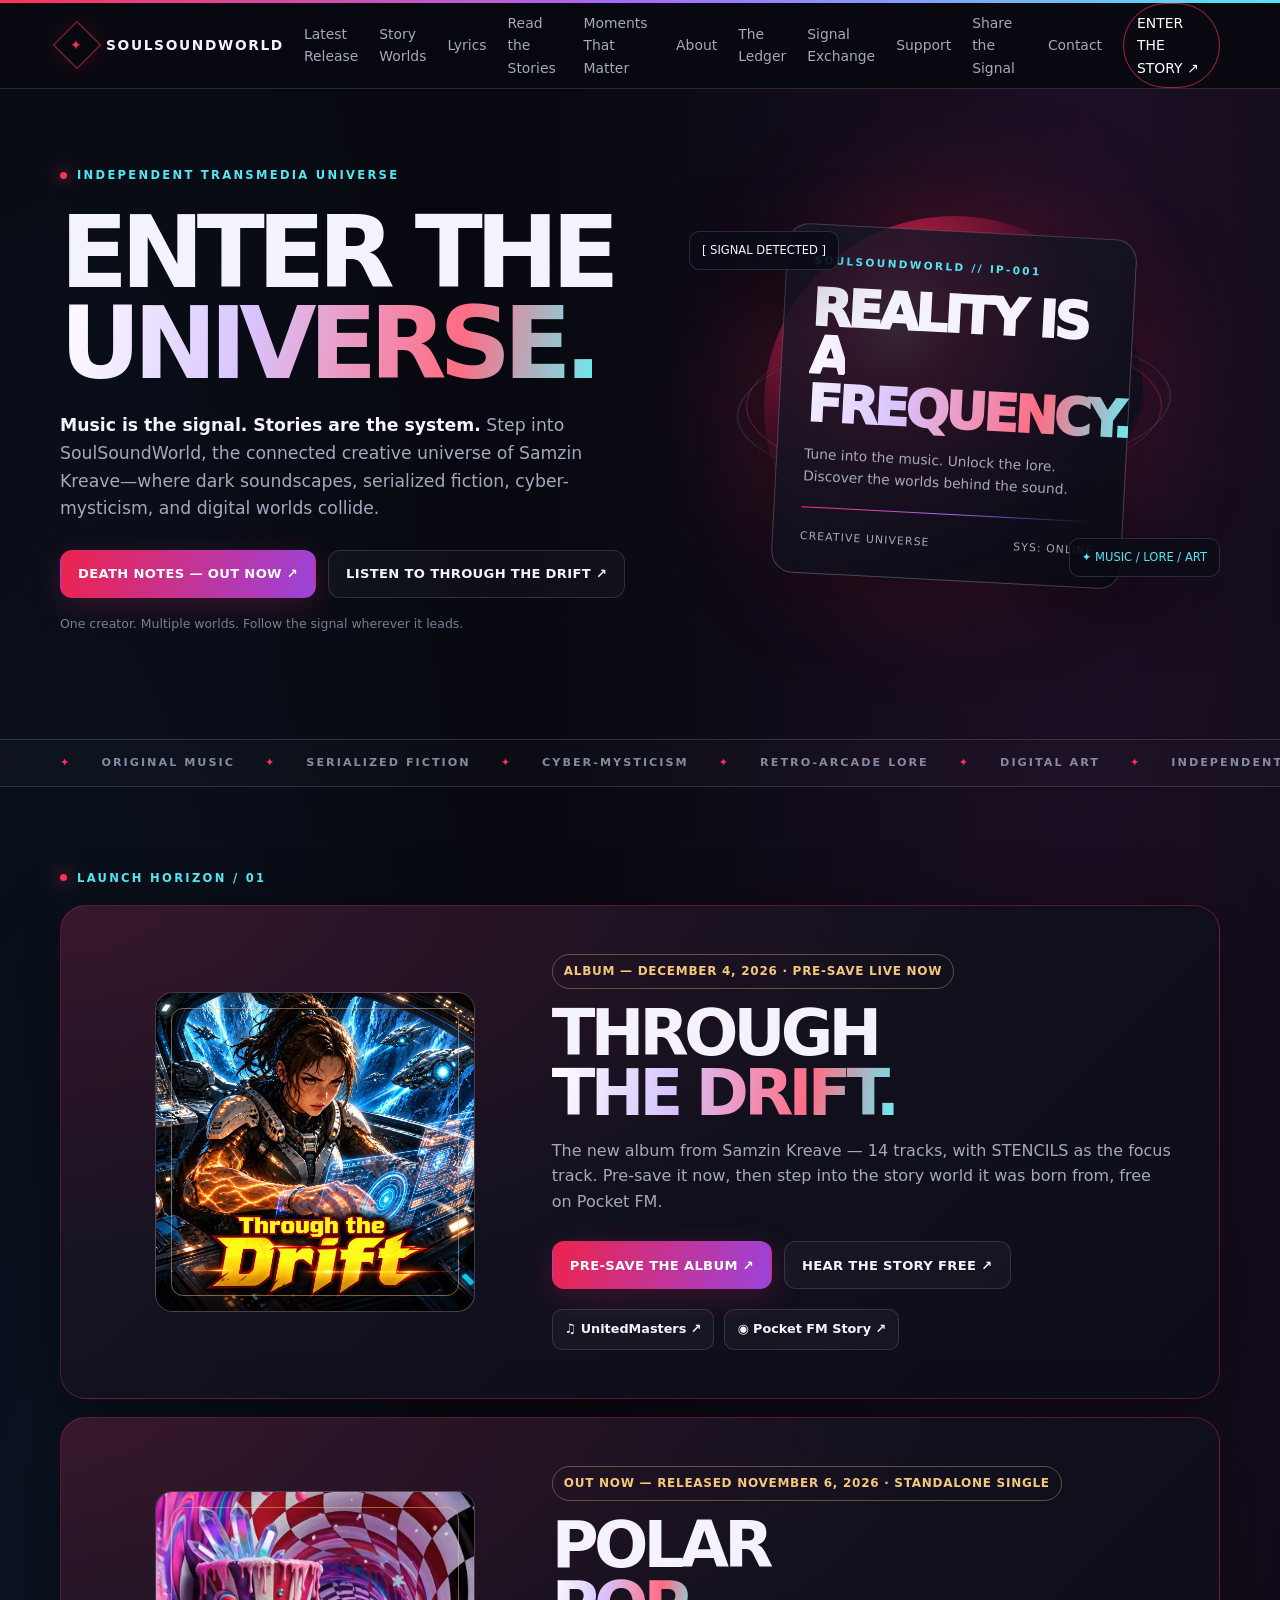
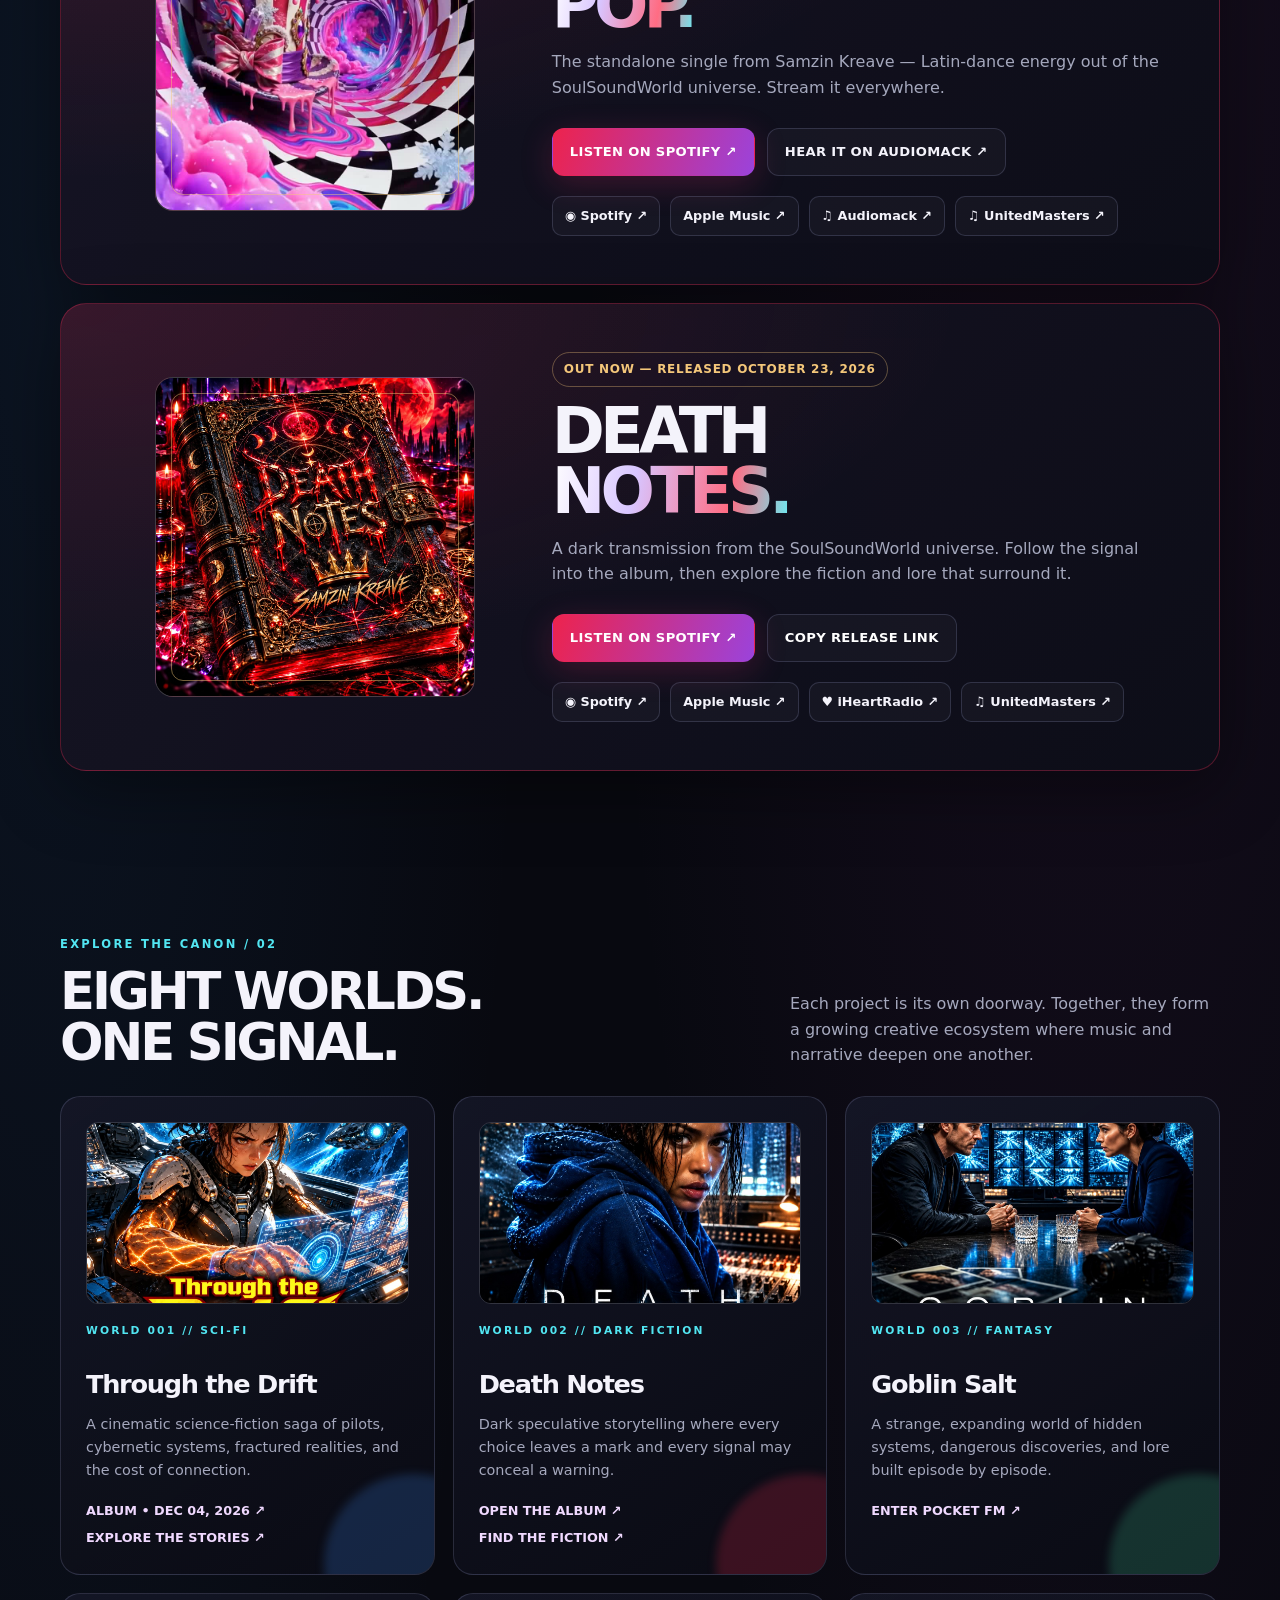
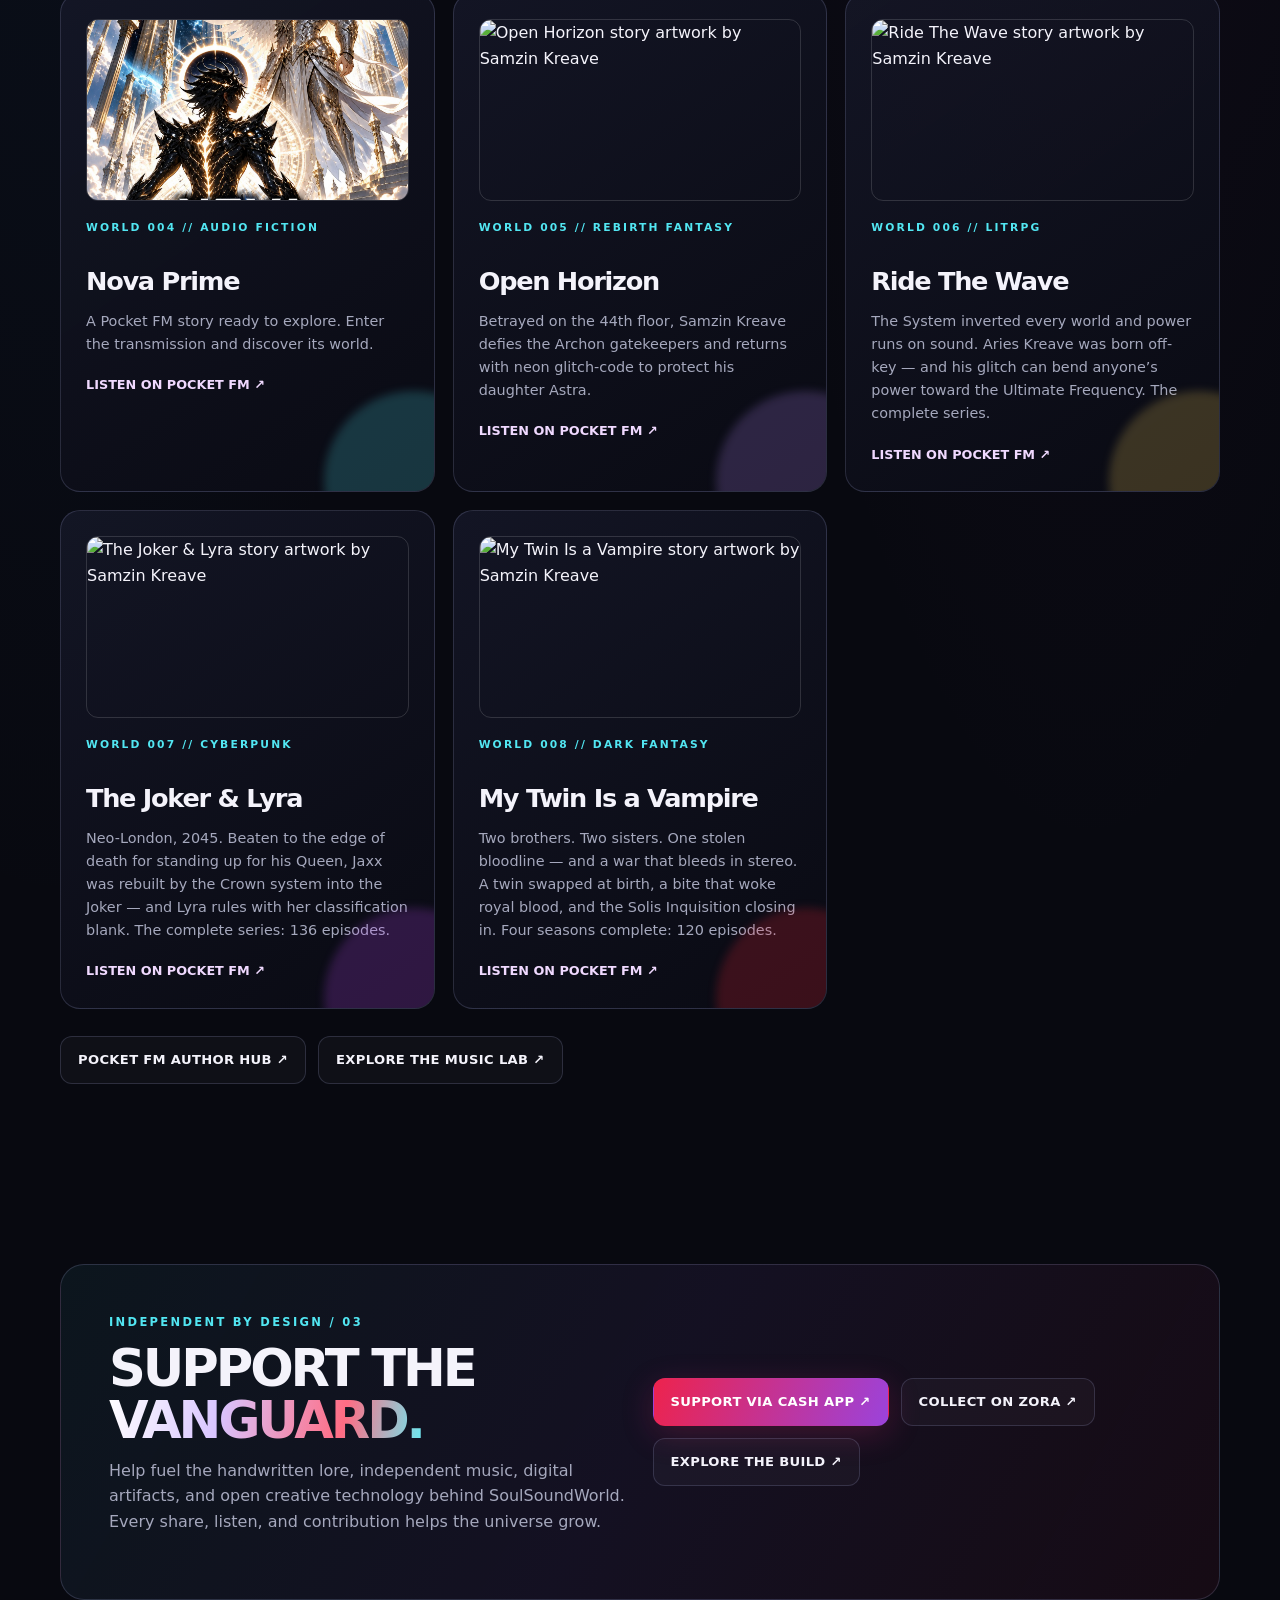
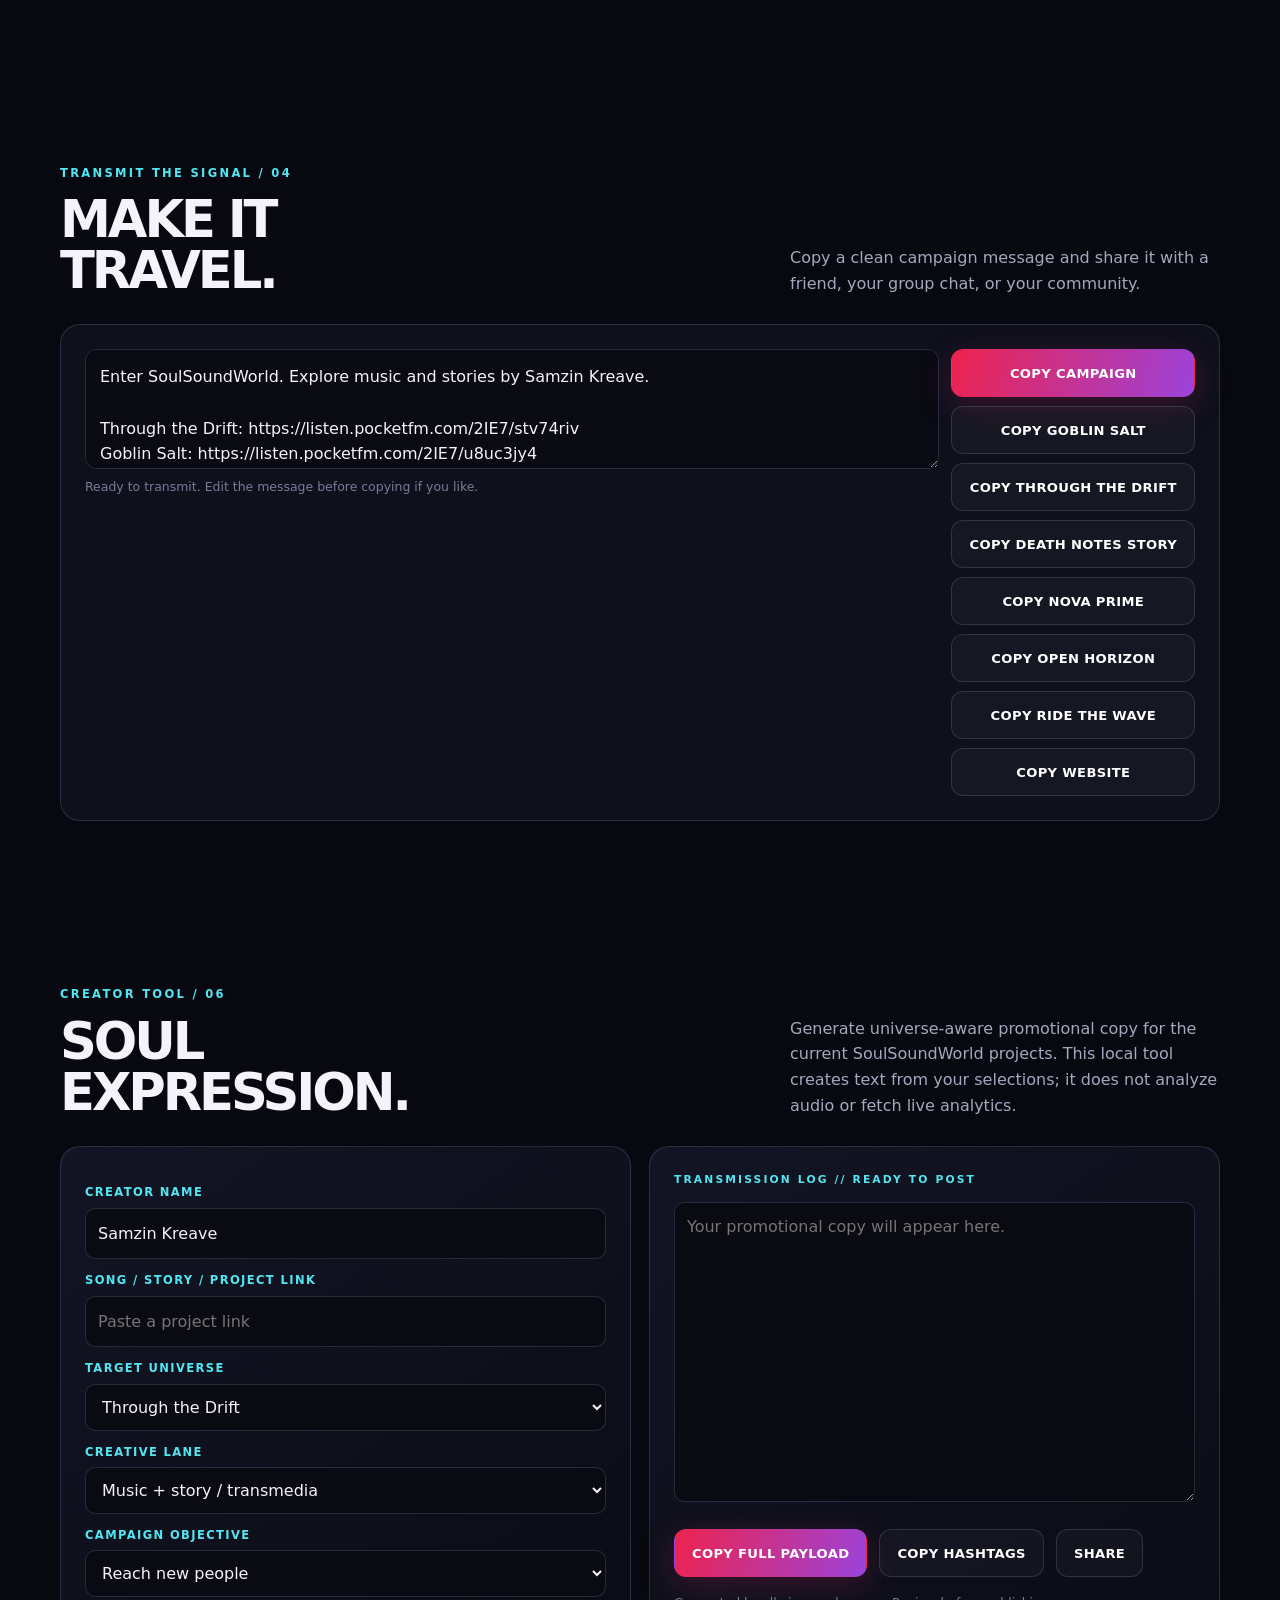
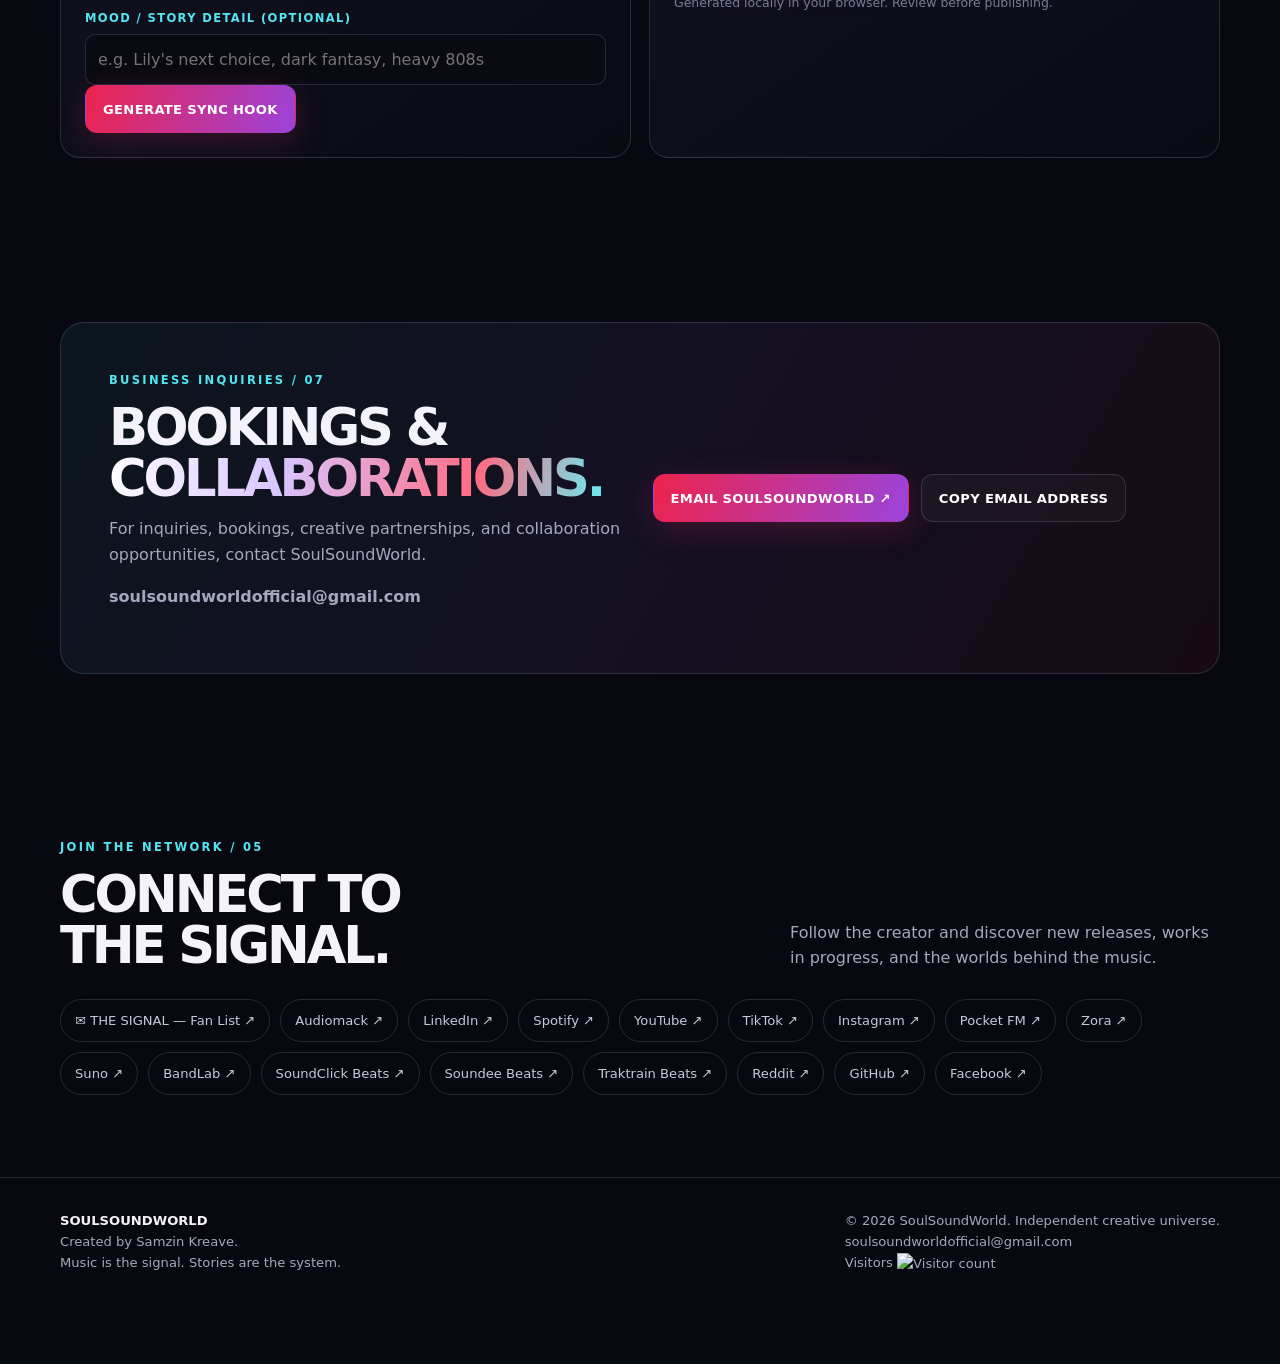
==== commit f7ace274: "Ledger Nov 16: Goblin Salt crosses 1M words (1004.4K, Season 22 opens); Vampire S4 complete — 120 ep" ====
--- a/index.html
+++ b/index.html
@@ -93,7 +93,7 @@
 <article class="world" style="--glow:#50ffb729"><img class="worldart" src="goblin-salt-story.jpg" alt="Goblin Salt story artwork by Samzin Kreave" loading="lazy"><div class="code">WORLD 003 // FANTASY</div><h3>Goblin Salt</h3><p>A strange, expanding world of hidden systems, dangerous discoveries, and lore built episode by episode.</p><a class="textlink" href="https://listen.pocketfm.com/2IE7/u8uc3jy4" target="_blank" rel="noopener">ENTER POCKET FM ↗</a></article>
 <article class="world" style="--glow:#52e6f233"><img class="worldart" src="nova-prime-story.jpg" alt="Nova Prime story artwork" loading="lazy"><div class="code">WORLD 004 // AUDIO FICTION</div><h3>Nova Prime</h3><p>A Pocket FM story ready to explore. Enter the transmission and discover its world.</p><a class="textlink" href="https://pocketfm.onelink.me/2IE7?af_dp=pocketfm%3A%2F%2Fopen&referrer_uid=1a0b9294cef306442e2268ae8a457c49bbe63dcb&c=default&af_og_description=&af_og_image=&channel=WHATSAPP&pid=app_share&entity_id=46ca6e77e0c65d3639559162362afbf20d649f9c&af_siteid=com.radio.pocketfm&af_og_title=POCKET+FM&deep_link_value=pocketfm%3A%2F%2Fopen%3Fentity_type%3Dshow%26entity_id%3D46ca6e77e0c65d3639559162362afbf20d649f9c&af_sub1=share_button&entity_type=show&af_sub4=46ca6e77e0c65d3639559162362afbf20d649f9c&af_sub3=07d0ff613ad7f912&referrer_platform=android&af_sub2=ShowDetailsScreen&af_referrer_uid=1788396199410-6177403752601743162" target="_blank" rel="noopener noreferrer">LISTEN ON POCKET FM ↗</a></article><article class="world" style="--glow:#b78bff33"><img class="worldart" src="https://image.pocketfm.org/I/AABM/Cem1f6v0hoLkFaLujGy6IS/5a58c340b27a/Cem1f6v0hoLkFaLujGy6IS.webp" alt="Open Horizon story artwork by Samzin Kreave" loading="lazy"><div class="code">WORLD 005 // REBIRTH FANTASY</div><h3>Open Horizon</h3><p>Betrayed on the 44th floor, Samzin Kreave defies the Archon gatekeepers and returns with neon glitch-code to protect his daughter Astra.</p><a class="textlink" href="https://pocketfm.com/show/0a44faef15d8e9b314d8d8478ebc0d7768a731a7" target="_blank" rel="noopener">LISTEN ON POCKET FM ↗</a></article><article class="world" style="--glow:#ffd75e33"><img class="worldart" src="https://image.pocketfm.org/I/AABM/DK2WlXR6H0tCLgoTZOgqdJ/5a58c340b27a/DK2WlXR6H0tCLgoTZOgqdJ.webp" alt="Ride The Wave story artwork by Samzin Kreave" loading="lazy"><div class="code">WORLD 006 // LITRPG</div><h3>Ride The Wave</h3><p>The System inverted every world and power runs on sound. Aries Kreave was born off-key — and his glitch can bend anyone&#8217;s power toward the Ultimate Frequency. The complete series.</p><a class="textlink" href="https://pocketfm.com/show/936416f6dc4af31669cbb40b75b36818f8b4a226" target="_blank" rel="noopener">LISTEN ON POCKET FM ↗</a></article>
 <article class="world" style="--glow:#c44dff33"><img class="worldart" src="https://image.pocketfm.org/I/AABM/EcgL9BwmovH8SgfrYaxotm/5a58c340b27a/EcgL9BwmovH8SgfrYaxotm.webp" alt="The Joker &amp; Lyra story artwork by Samzin Kreave" loading="lazy"><div class="code">WORLD 007 // CYBERPUNK</div><h3>The Joker &amp; Lyra</h3><p>Neo-London, 2045. Beaten to the edge of death for standing up for his Queen, Jaxx was rebuilt by the Crown system into the Joker — and Lyra rules with her classification blank. The complete series: 136 episodes.</p><a class="textlink" href="https://pocketfm.com/show/the-joker-lyra/b0cf396df3f62147e4881b41c5e6a5e097c748d4" target="_blank" rel="noopener">LISTEN ON POCKET FM ↗</a></article>
-<article class="world" style="--glow:#ff2a3c33"><img class="worldart" src="https://image.pocketfm.org/I/AABM/FUw2c7mPKqTvfpv8Tt6QJt/5a58c340b27a/FUw2c7mPKqTvfpv8Tt6QJt.webp" alt="My Twin Is a Vampire story artwork by Samzin Kreave" loading="lazy"><div class="code">WORLD 008 // DARK FANTASY</div><h3>My Twin Is a Vampire</h3><p>Two brothers. Two sisters. One stolen bloodline — and a war that bleeds in stereo. A twin swapped at birth, a bite that woke royal blood, and the Solis Inquisition closing in. Three seasons complete: 90 episodes.</p><a class="textlink" href="https://pocketfm.com/show/my-twin-is-a-vampire/38cf32bd3bf5af97d04c53d9d5956c826ffb09e5" target="_blank" rel="noopener">LISTEN ON POCKET FM ↗</a></article></div><div class="actions"><a class="btn secondary" href="https://listen.pocketfm.com/2IE7/9m035nzz" target="_blank" rel="noopener">POCKET FM AUTHOR HUB ↗</a><a class="btn secondary" href="https://suno.com/@soulsoundworldofficial" target="_blank" rel="noopener">EXPLORE THE MUSIC LAB ↗</a></div>
+<article class="world" style="--glow:#ff2a3c33"><img class="worldart" src="https://image.pocketfm.org/I/AABM/FUw2c7mPKqTvfpv8Tt6QJt/5a58c340b27a/FUw2c7mPKqTvfpv8Tt6QJt.webp" alt="My Twin Is a Vampire story artwork by Samzin Kreave" loading="lazy"><div class="code">WORLD 008 // DARK FANTASY</div><h3>My Twin Is a Vampire</h3><p>Two brothers. Two sisters. One stolen bloodline — and a war that bleeds in stereo. A twin swapped at birth, a bite that woke royal blood, and the Solis Inquisition closing in. Four seasons complete: 120 episodes.</p><a class="textlink" href="https://pocketfm.com/show/my-twin-is-a-vampire/38cf32bd3bf5af97d04c53d9d5956c826ffb09e5" target="_blank" rel="noopener">LISTEN ON POCKET FM ↗</a></article></div><div class="actions"><a class="btn secondary" href="https://listen.pocketfm.com/2IE7/9m035nzz" target="_blank" rel="noopener">POCKET FM AUTHOR HUB ↗</a><a class="btn secondary" href="https://suno.com/@soulsoundworldofficial" target="_blank" rel="noopener">EXPLORE THE MUSIC LAB ↗</a></div>
 </div></section>
 <section id="support"><div class="wrap"><div class="support"><div><div class="eyebrow">Independent by design / 03</div><h2>SUPPORT THE<br><span class="gradient">VANGUARD.</span></h2><p>Help fuel the handwritten lore, independent music, digital artifacts, and open creative technology behind SoulSoundWorld. Every share, listen, and contribution helps the universe grow.</p></div><div class="supportactions"><a class="btn primary" href="https://cash.app/$SammuelMejias8" target="_blank" rel="noopener">SUPPORT VIA CASH APP ↗</a><a class="btn secondary" href="https://zora.co/@soulsoundworld_samzinkreave" target="_blank" rel="noopener">COLLECT ON ZORA ↗</a><a class="btn secondary" href="https://github.com/soulsoundworldofficial-lang/soulsound-v0" target="_blank" rel="noopener">EXPLORE THE BUILD ↗</a></div></div></div></section>
 <section id="share"><div class="wrap"><div class="head"><div><div class="eyebrow">Transmit the signal / 04</div><h2>MAKE IT<br>TRAVEL.</h2></div><p>Copy a clean campaign message and share it with a friend, your group chat, or your community.</p></div>
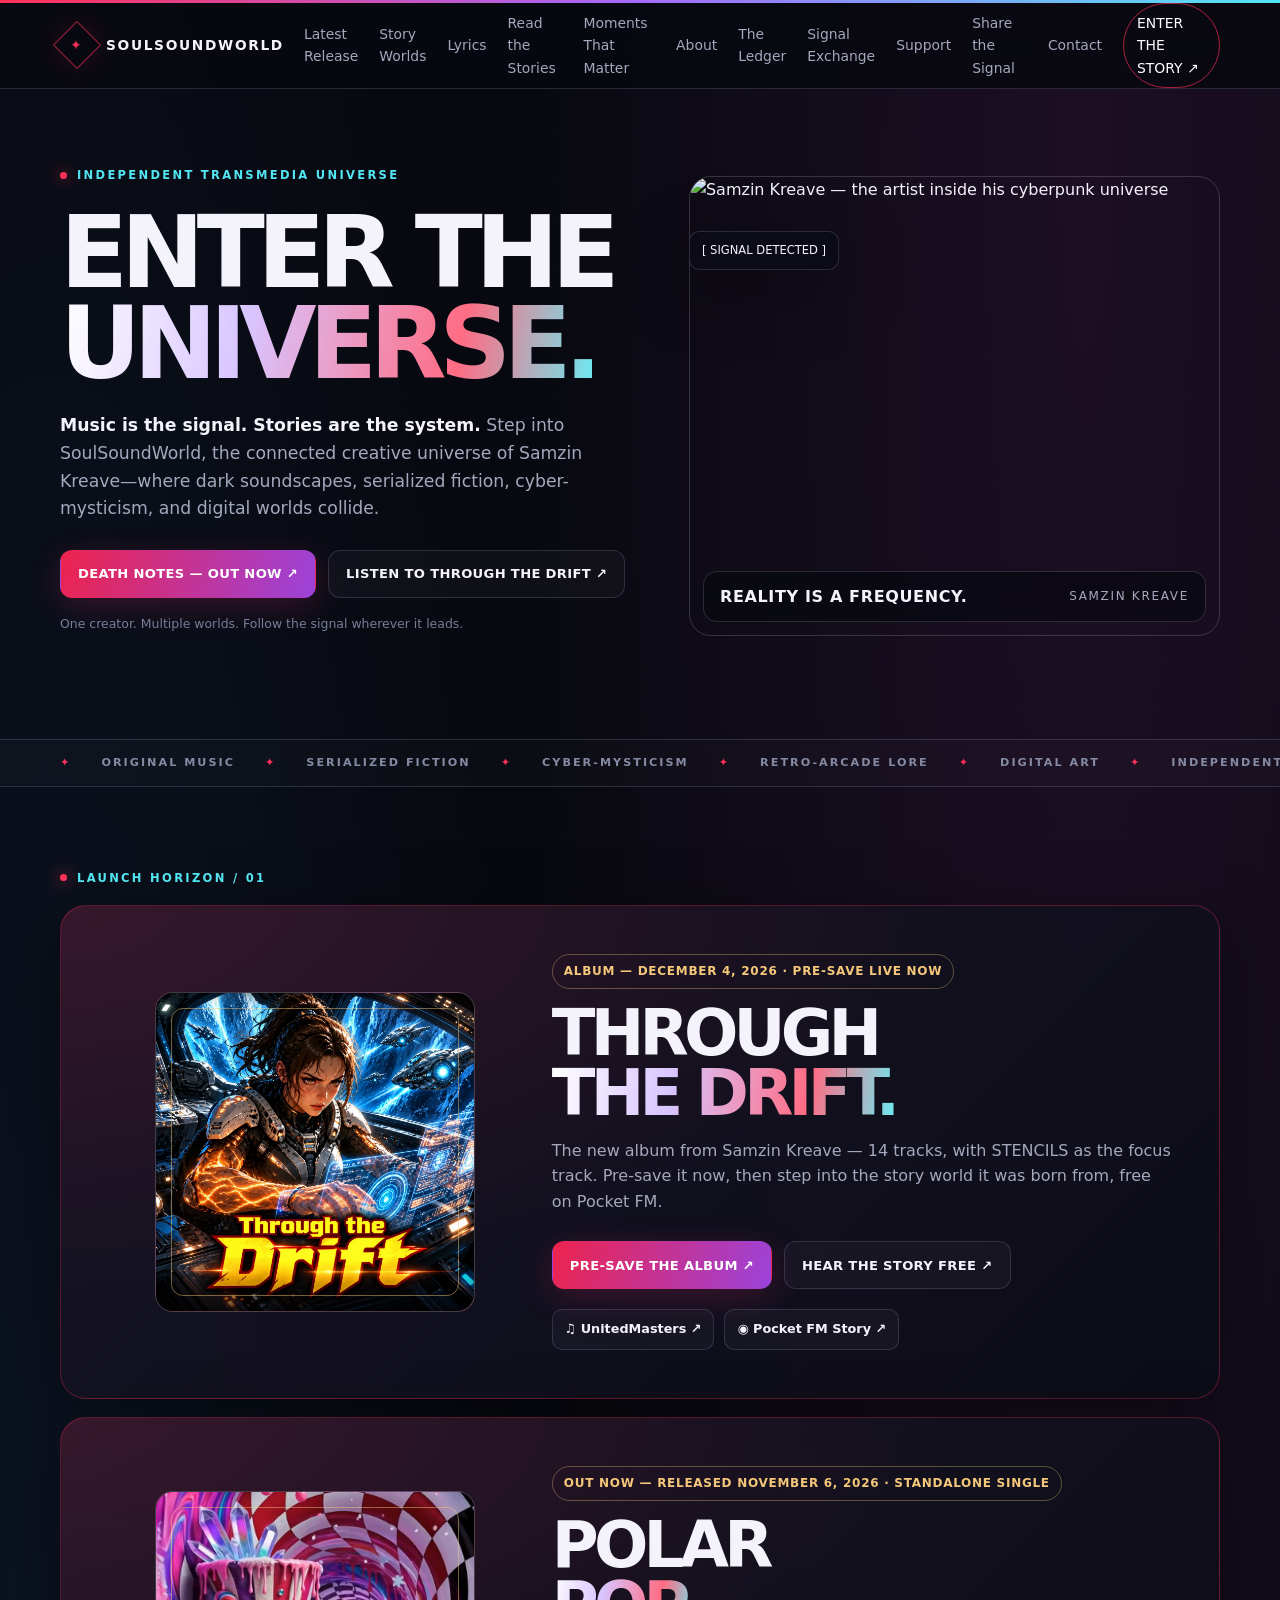
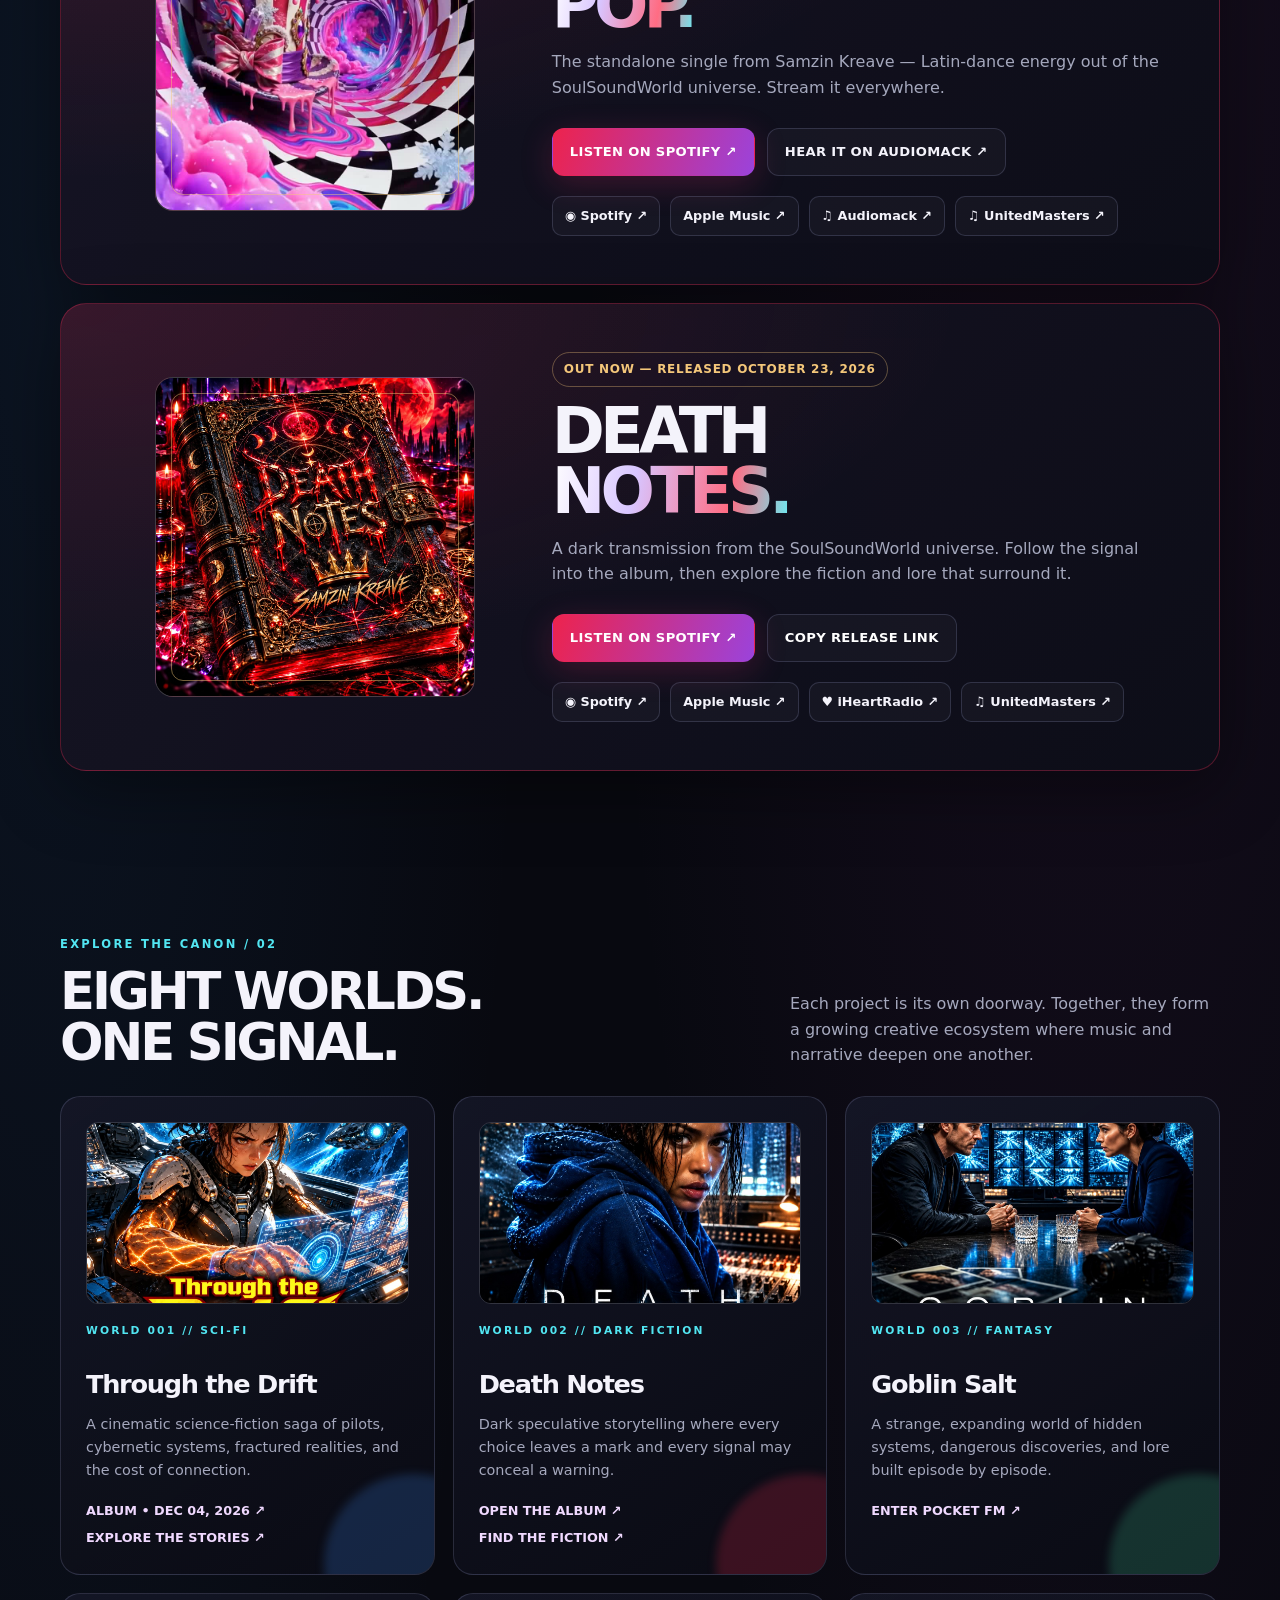
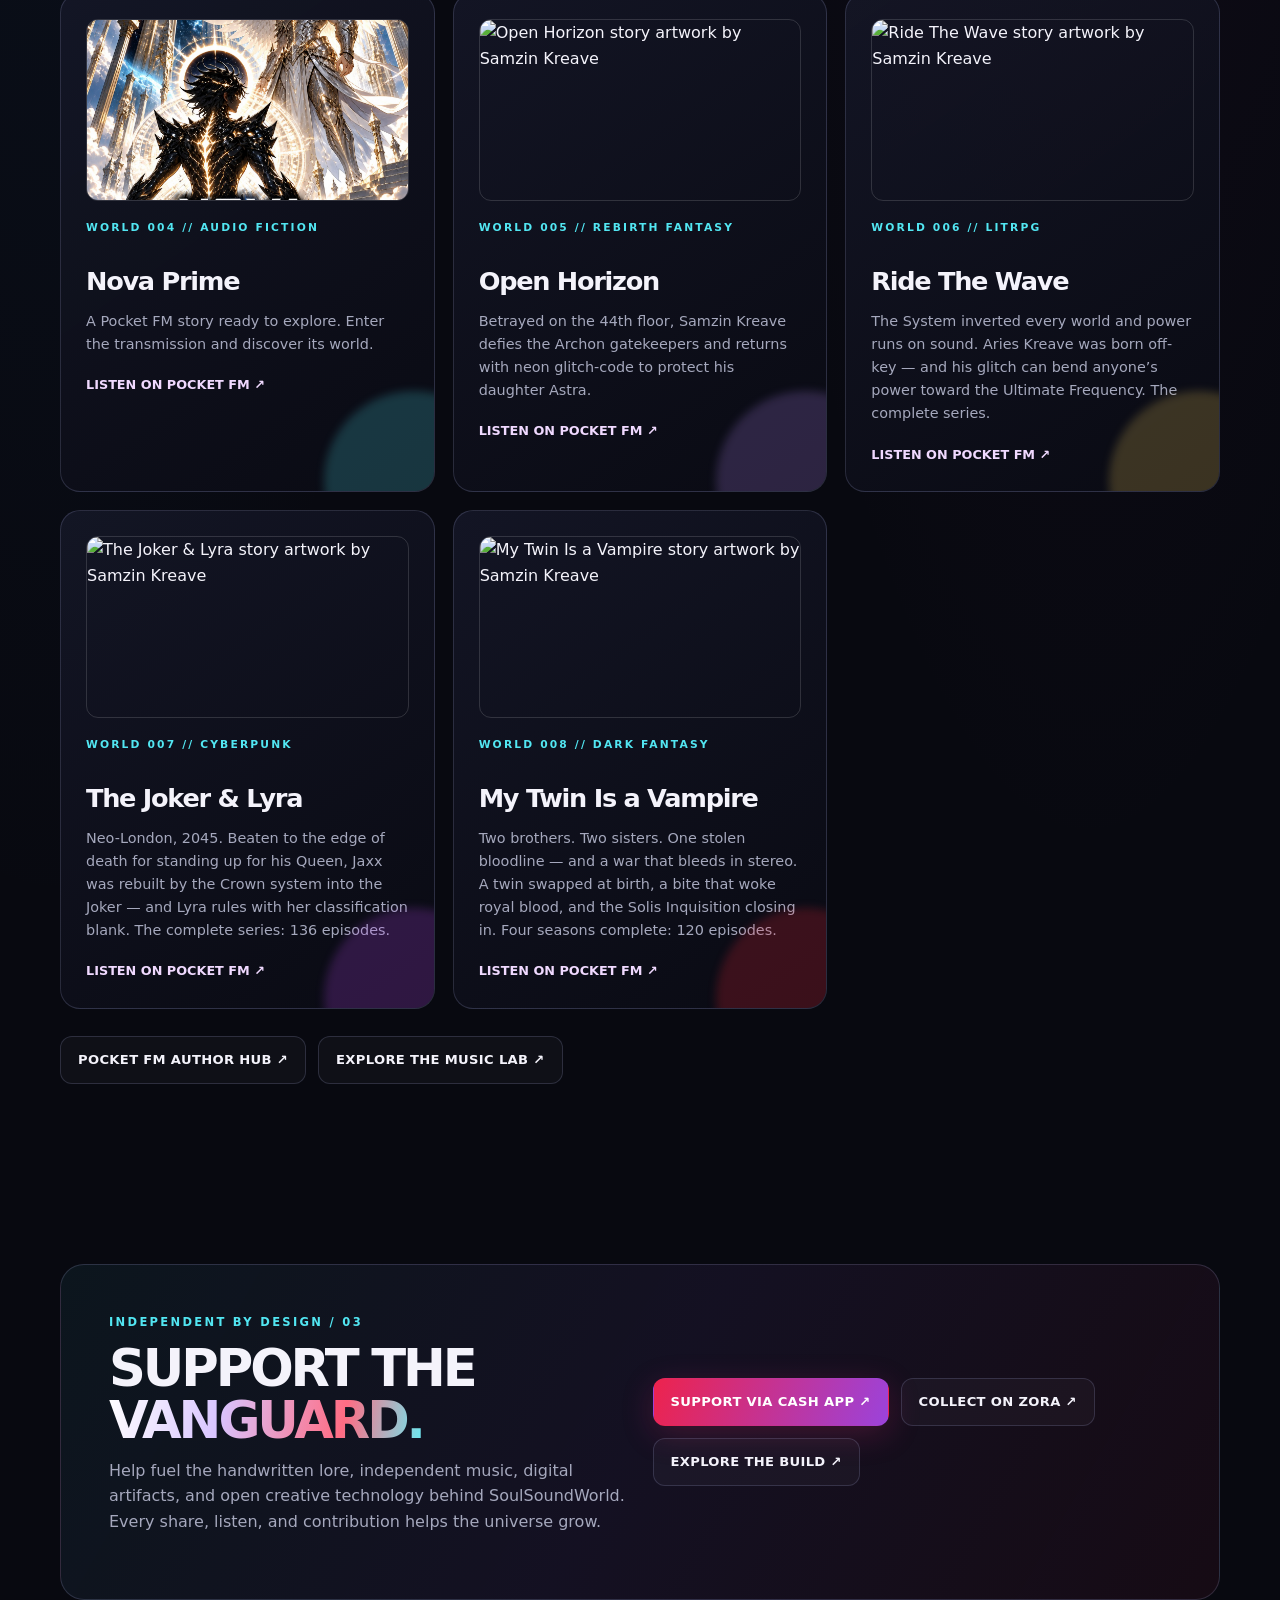
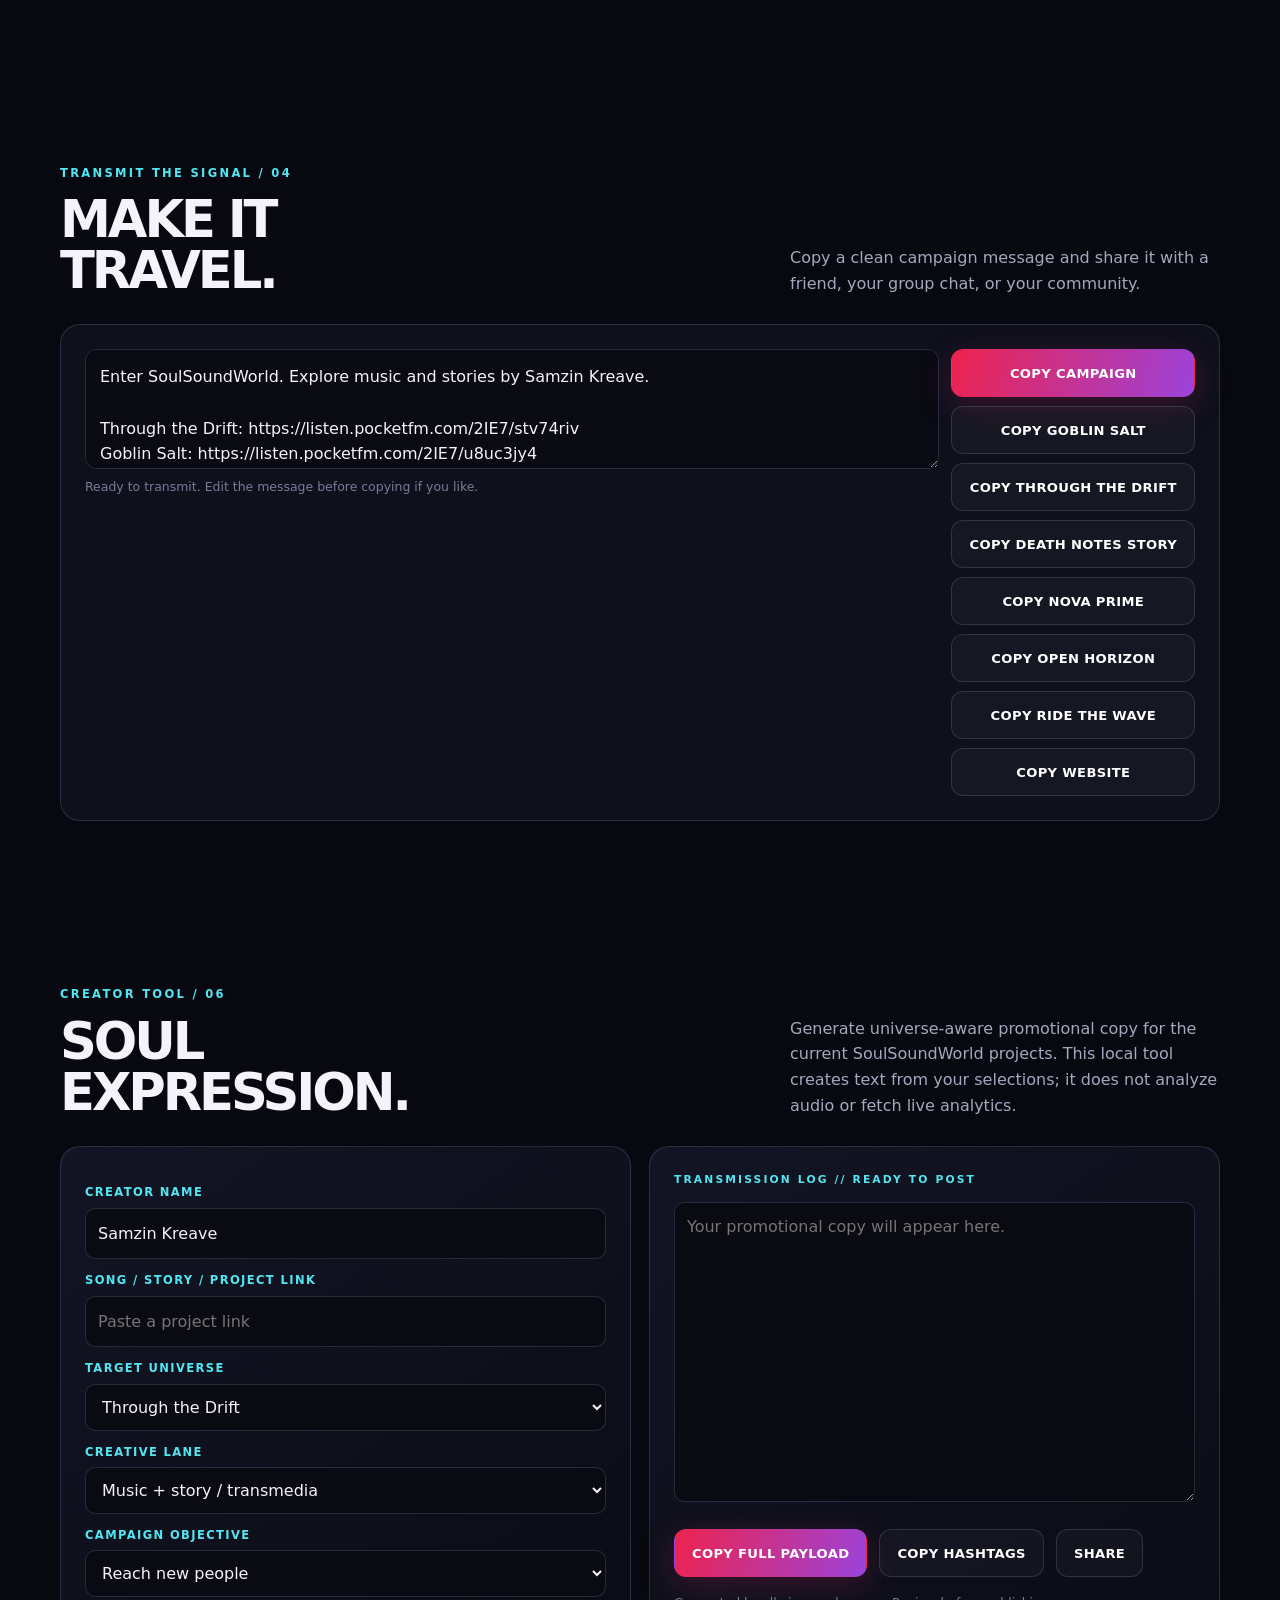
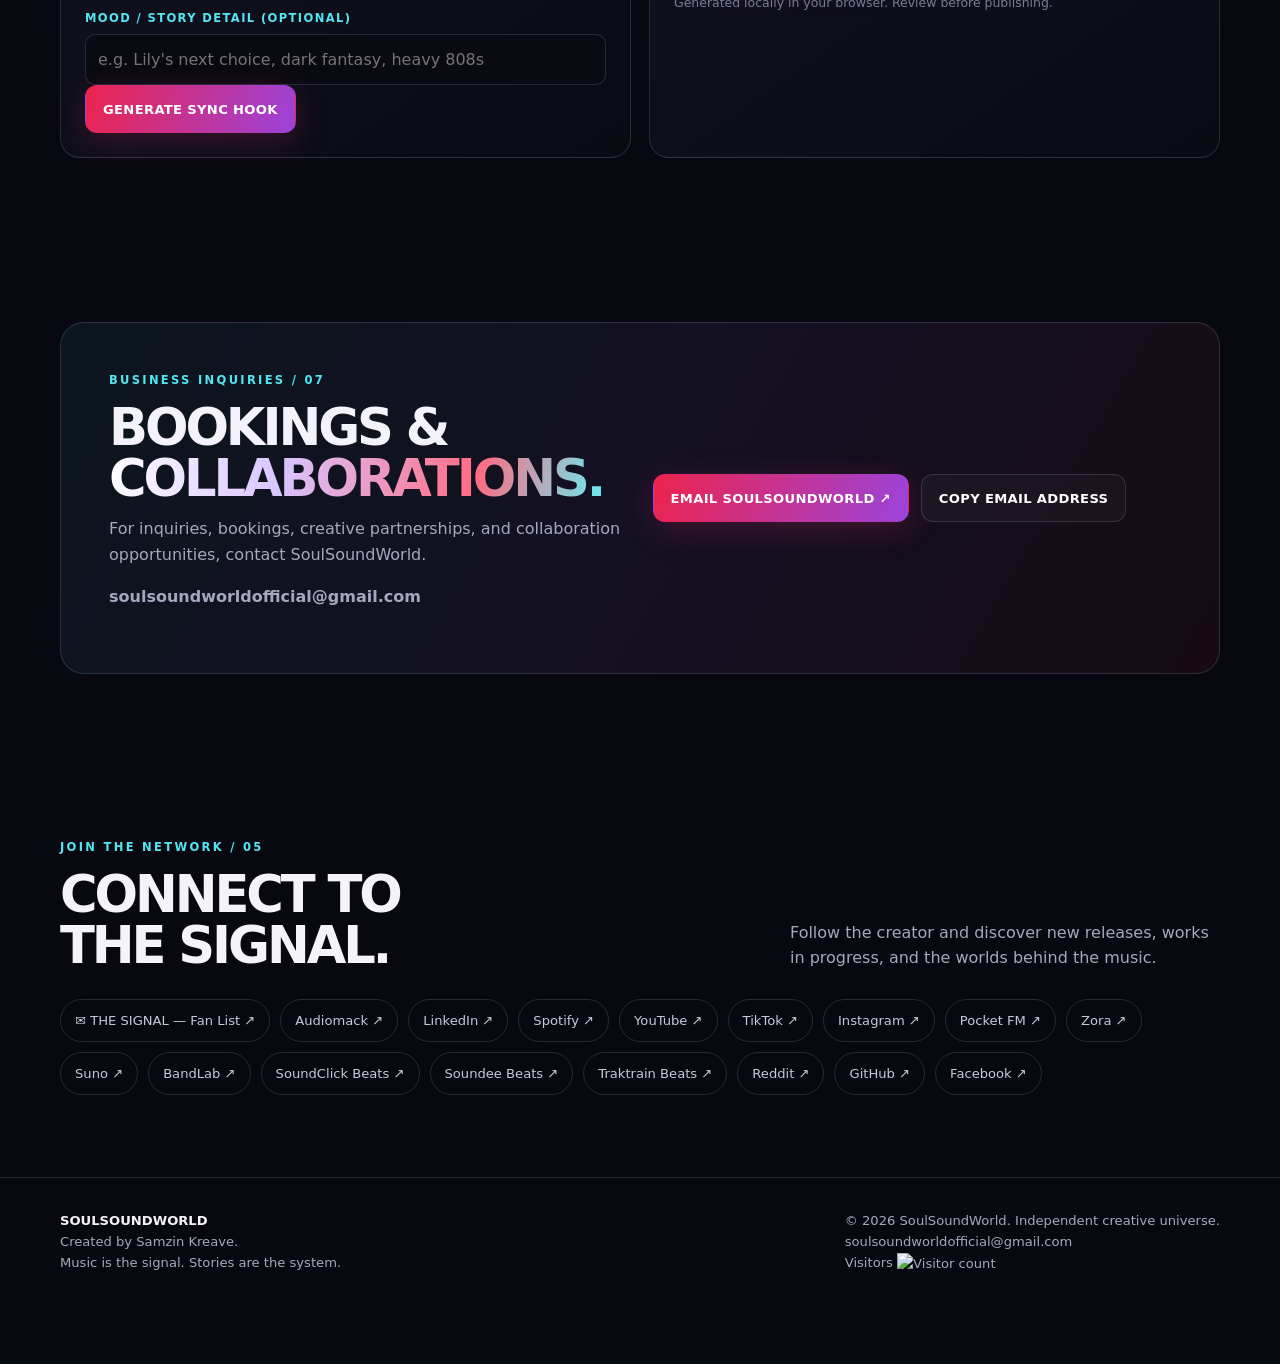
==== commit 61178deb: "Hero: Samzin Kreave cyberpunk portrait replaces CSS art panel" ====
--- a/index.html
+++ b/index.html
@@ -46,7 +46,7 @@
 a{color:inherit;text-decoration:none}button,textarea{font:inherit}.wrap{width:min(var(--max),calc(100% - 40px));margin:auto}.topline{height:3px;background:linear-gradient(90deg,var(--red),var(--violet),var(--cyan))}
 header{position:sticky;top:0;z-index:50;backdrop-filter:blur(18px);background:#080910d9;border-bottom:1px solid var(--line)}nav{min-height:74px;display:flex;align-items:center;justify-content:space-between;gap:20px}.brand{display:flex;align-items:center;gap:12px;font-weight:900;letter-spacing:.12em;font-size:.86rem}.mark{width:34px;height:34px;display:grid;place-items:center;border:1px solid #ff3158a6;color:var(--red);transform:rotate(45deg);box-shadow:0 0 25px #ff315826}.mark span{transform:rotate(-45deg)}.links{display:flex;align-items:center;gap:21px;color:var(--muted);font-size:.87rem}.links a:hover,.social a:hover{color:var(--cyan)}.navcta{border:1px solid #ff3158a6;border-radius:99px;padding:8px 13px;color:white!important}.toggle{display:none;background:var(--panel);border:1px solid var(--line);color:white;border-radius:10px;padding:8px 12px}
 .hero{min-height:650px;display:grid;grid-template-columns:1.05fr .95fr;align-items:center;gap:42px;padding-block:65px 80px}.eyebrow{display:flex;align-items:center;gap:10px;color:var(--cyan);font-size:.72rem;font-weight:850;letter-spacing:.2em;text-transform:uppercase}.pulse{width:7px;height:7px;border-radius:50%;background:var(--red);box-shadow:0 0 16px var(--red)}h1,h2,h3,p{margin-top:0}h1{font-size:clamp(3.2rem,7.8vw,6.7rem);line-height:.91;letter-spacing:-.075em;margin:23px 0}.gradient{color:transparent;background:linear-gradient(100deg,#fff,#d8c5ff 35%,#ff6c83 74%,#68edf4);background-clip:text;-webkit-background-clip:text}.lead{max-width:590px;color:var(--muted);font-size:1.08rem}.lead strong{color:var(--text)}.actions{display:flex;flex-wrap:wrap;gap:12px;margin:27px 0 16px}.btn{min-height:48px;padding:12px 17px;border-radius:12px;display:inline-flex;align-items:center;justify-content:center;gap:9px;font-size:.82rem;font-weight:850;letter-spacing:.025em;border:1px solid transparent;transition:transform .2s,box-shadow .2s}.btn:hover{transform:translateY(-2px)}.primary{background:linear-gradient(110deg,#ed234d,#9b43db);box-shadow:0 8px 32px #d52c6b3b;color:white}.secondary{border-color:var(--line);background:#ffffff08}.secondary:hover{border-color:var(--cyan)}.micro{color:#777d96;font-size:.78rem}
-.art{position:relative;min-height:460px;display:grid;place-items:center}.moon{position:absolute;width:min(380px,85%);aspect-ratio:1;border-radius:50%;background:radial-gradient(circle at 35% 28%,#ff9caa,#df234f 16%,#53112f 43%,#121122 69%,transparent 71%);filter:drop-shadow(0 0 60px #ff255345)}.moon:before,.moon:after{content:"";position:absolute;inset:-18px;border:1px solid #ff537e5c;border-radius:50%;transform:rotateX(68deg) rotateZ(-25deg)}.moon:after{inset:-45px -15px;border-color:#5be2f53d;transform:rotateX(70deg) rotateZ(38deg)}.artpanel{position:relative;z-index:2;width:min(350px,82%);padding:27px;border-radius:22px;border:1px solid #ffffff35;background:linear-gradient(145deg,#18182bdc,#090a12d9);box-shadow:0 18px 70px #0006;transform:rotate(3deg)}.artkicker{color:var(--cyan);letter-spacing:.22em;font-size:.66rem;font-weight:900}.arttitle{font-size:clamp(2rem,4vw,3.4rem);line-height:.94;font-weight:950;letter-spacing:-.07em;margin:15px 0}.rule{height:1px;background:linear-gradient(90deg,var(--red),var(--violet),transparent);margin:20px 0}.artbottom{display:flex;justify-content:space-between;color:var(--muted);font-size:.68rem;letter-spacing:.1em;text-transform:uppercase}.tag{position:absolute;z-index:3;padding:9px 12px;border:1px solid var(--line);background:#0b0c16e8;border-radius:10px;font-size:.72rem;box-shadow:0 18px 70px #0006}.tag1{top:12%;left:0}.tag2{bottom:13%;right:0;color:var(--cyan)}
+.art{position:relative;min-height:460px;display:grid;place-items:center}.heroportrait{position:absolute;inset:0;width:100%;height:100%;object-fit:cover;object-position:center 20%;border-radius:22px;border:1px solid #ffffff2b}.artbar{position:absolute;left:14px;right:14px;bottom:14px;z-index:3;background:#080910b8;backdrop-filter:blur(8px);border:1px solid #ffffff24;border-radius:14px;padding:12px 16px;display:flex;justify-content:space-between;align-items:center;gap:10px}.moon{position:absolute;width:min(380px,85%);aspect-ratio:1;border-radius:50%;background:radial-gradient(circle at 35% 28%,#ff9caa,#df234f 16%,#53112f 43%,#121122 69%,transparent 71%);filter:drop-shadow(0 0 60px #ff255345)}.moon:before,.moon:after{content:"";position:absolute;inset:-18px;border:1px solid #ff537e5c;border-radius:50%;transform:rotateX(68deg) rotateZ(-25deg)}.moon:after{inset:-45px -15px;border-color:#5be2f53d;transform:rotateX(70deg) rotateZ(38deg)}.artpanel{position:relative;z-index:2;width:min(350px,82%);padding:27px;border-radius:22px;border:1px solid #ffffff35;background:linear-gradient(145deg,#18182bdc,#090a12d9);box-shadow:0 18px 70px #0006;transform:rotate(3deg)}.artkicker{color:var(--cyan);letter-spacing:.22em;font-size:.66rem;font-weight:900}.arttitle{font-size:clamp(2rem,4vw,3.4rem);line-height:.94;font-weight:950;letter-spacing:-.07em;margin:15px 0}.rule{height:1px;background:linear-gradient(90deg,var(--red),var(--violet),transparent);margin:20px 0}.artbottom{display:flex;justify-content:space-between;color:var(--muted);font-size:.68rem;letter-spacing:.1em;text-transform:uppercase}.tag{position:absolute;z-index:3;padding:9px 12px;border:1px solid var(--line);background:#0b0c16e8;border-radius:10px;font-size:.72rem;box-shadow:0 18px 70px #0006}.tag1{top:12%;left:0}.tag2{bottom:13%;right:0;color:var(--cyan)}
 .ticker{border-block:1px solid var(--line);background:#ffffff05;overflow:hidden}.tickerinner{display:flex;gap:30px;white-space:nowrap;padding:14px 0;color:#858aa4;font-size:.7rem;font-weight:850;letter-spacing:.18em;text-transform:uppercase}.tickerinner span:before{content:"✦";color:var(--red);margin-right:30px}section{padding-block:82px}.head{display:flex;align-items:end;justify-content:space-between;gap:24px;margin-bottom:28px}.head h2{font-size:clamp(2rem,4vw,3.5rem);letter-spacing:-.06em;line-height:1;margin:12px 0 0}.head p{max-width:430px;color:var(--muted);margin:0}
 .launchcard{display:grid;grid-template-columns:.8fr 1.2fr;gap:30px;align-items:center;padding:clamp(24px,5vw,48px);border-radius:26px;border:1px solid #ff31584d;background:radial-gradient(ellipse at 0 0,#ff315824,transparent 55%),linear-gradient(135deg,#181425f0,#0c0e18f0);box-shadow:0 18px 70px #0006;overflow:hidden}.cover{aspect-ratio:1;width:100%;max-width:320px;margin:auto;border-radius:18px;border:1px solid #ffffff35;display:grid;place-items:center;text-align:center;padding:25px;background:radial-gradient(circle at 50% 35%,#ff1f497e,transparent 30%),radial-gradient(circle at 70% 75%,#ab2cff80,transparent 36%),linear-gradient(145deg,#2b0918,#090911 62%,#3a1027);position:relative}.cover:before{content:"";position:absolute;inset:15px;border:1px solid #f4c77a78;border-radius:12px}.cover img{position:absolute;inset:0;width:100%;height:100%;object-fit:cover;border-radius:17px;display:block}.cover:has(img):before{z-index:1;pointer-events:none}.worldart{width:100%;aspect-ratio:16/9;object-fit:cover;display:block;border-radius:12px;margin:0 0 18px;border:1px solid #ffffff24;position:relative;z-index:1}.world h3{position:relative;z-index:1}.covermoon{font-size:4rem;color:#ff4967;text-shadow:0 0 25px #ff174d;line-height:1}.covername{font-size:clamp(1.8rem,4vw,3rem);font-weight:1000;letter-spacing:-.07em;color:#f4d4ac;text-shadow:0 2px 15px #ff174d;line-height:1;margin:15px 0}.coverartist{color:#e6c28c;letter-spacing:.18em;font-size:.65rem;font-weight:900}.launchcopy{position:relative;z-index:1}.launchcopy h3{font-size:clamp(2.3rem,5vw,4.5rem);letter-spacing:-.075em;line-height:.94;margin:14px 0}.launchcopy p,.world p,.support p{color:var(--muted)}.date{display:inline-flex;border:1px solid #f4c77a59;color:var(--gold);padding:7px 11px;border-radius:99px;font-size:.75rem;font-weight:900;letter-spacing:.06em}.platforms{display:flex;flex-wrap:wrap;gap:10px;margin-top:20px}.platform{border:1px solid var(--line);border-radius:10px;padding:9px 12px;font-weight:800;font-size:.8rem;background:#ffffff08}.platform:hover{border-color:var(--cyan)}
 .worldgrid{display:grid;grid-template-columns:repeat(3,1fr);gap:18px}.world{position:relative;padding:25px;min-height:260px;border:1px solid var(--line);border-radius:20px;background:linear-gradient(145deg,#151727e6,#0a0b13f0);overflow:hidden;transition:transform .2s,border-color .2s}.world:hover{transform:translateY(-4px);border-color:#a56bff99}.world:after{content:"";position:absolute;width:180px;height:180px;right:-70px;bottom:-80px;border-radius:50%;background:var(--glow,#a56bff29);filter:blur(4px)}.code{color:var(--cyan);font-size:.67rem;font-weight:900;letter-spacing:.2em}.world h3{font-size:1.6rem;letter-spacing:-.05em;margin:25px 0 8px}.world p{font-size:.9rem}.textlink{display:inline-block;position:relative;z-index:1;color:#f0d9ff;font-size:.8rem;font-weight:850;margin-top:5px}.textlink span{color:var(--cyan)}
@@ -71,7 +71,7 @@
 <main id="top">
 <div class="wrap hero">
 <div><div class="eyebrow"><span class="pulse"></span> Independent transmedia universe</div><h1>ENTER THE<br><span class="gradient">UNIVERSE.</span></h1><p class="lead"><strong>Music is the signal. Stories are the system.</strong> Step into SoulSoundWorld, the connected creative universe of Samzin Kreave—where dark soundscapes, serialized fiction, cyber-mysticism, and digital worlds collide.</p><div class="actions"><a class="btn primary" href="https://open.spotify.com/album/7w5BTfKdkcOWqYZjqutUOO" target="_blank" rel="noopener">DEATH NOTES — OUT NOW ↗</a><a class="btn secondary" href="https://listen.pocketfm.com/2IE7/stv74riv" target="_blank" rel="noopener noreferrer">LISTEN TO THROUGH THE DRIFT ↗</a></div><p class="micro">One creator. Multiple worlds. Follow the signal wherever it leads.</p></div>
-<div class="art" aria-label="Abstract red moon and cybernetic universe artwork"><div class="moon"></div><div class="tag tag1">[ SIGNAL DETECTED ]</div><div class="artpanel"><div class="artkicker">SOULSOUNDWORLD // IP-001</div><div class="arttitle">REALITY IS<br><span class="gradient">A FREQUENCY.</span></div><p style="color:var(--muted);font-size:.86rem">Tune into the music. Unlock the lore. Discover the worlds behind the sound.</p><div class="rule"></div><div class="artbottom"><span>Creative universe</span><span>SYS: ONLINE</span></div></div><div class="tag tag2">✦ MUSIC / LORE / ART</div></div>
+<div class="art" aria-label="Samzin Kreave cyberpunk portrait"><img class="heroportrait" src="samzin-cyberpunk-portrait.jpg" alt="Samzin Kreave — the artist inside his cyberpunk universe" fetchpriority="high"><div class="tag tag1">[ SIGNAL DETECTED ]</div><div class="artbar"><span style="font-weight:900;letter-spacing:.04em">REALITY IS A FREQUENCY.</span><span style="color:var(--muted);font-size:.75rem;letter-spacing:.14em">SAMZIN KREAVE</span></div></div>
 </div>
 <div class="ticker"><div class="wrap tickerinner"><span>Original music</span><span>Serialized fiction</span><span>Cyber-mysticism</span><span>Retro-arcade lore</span><span>Digital art</span><span>Independent creation</span></div></div>
 <section id="launch"><div class="wrap"><div class="eyebrow"><span class="pulse"></span> Launch horizon / 01</div><div class="launchcard" style="margin-top:18px">
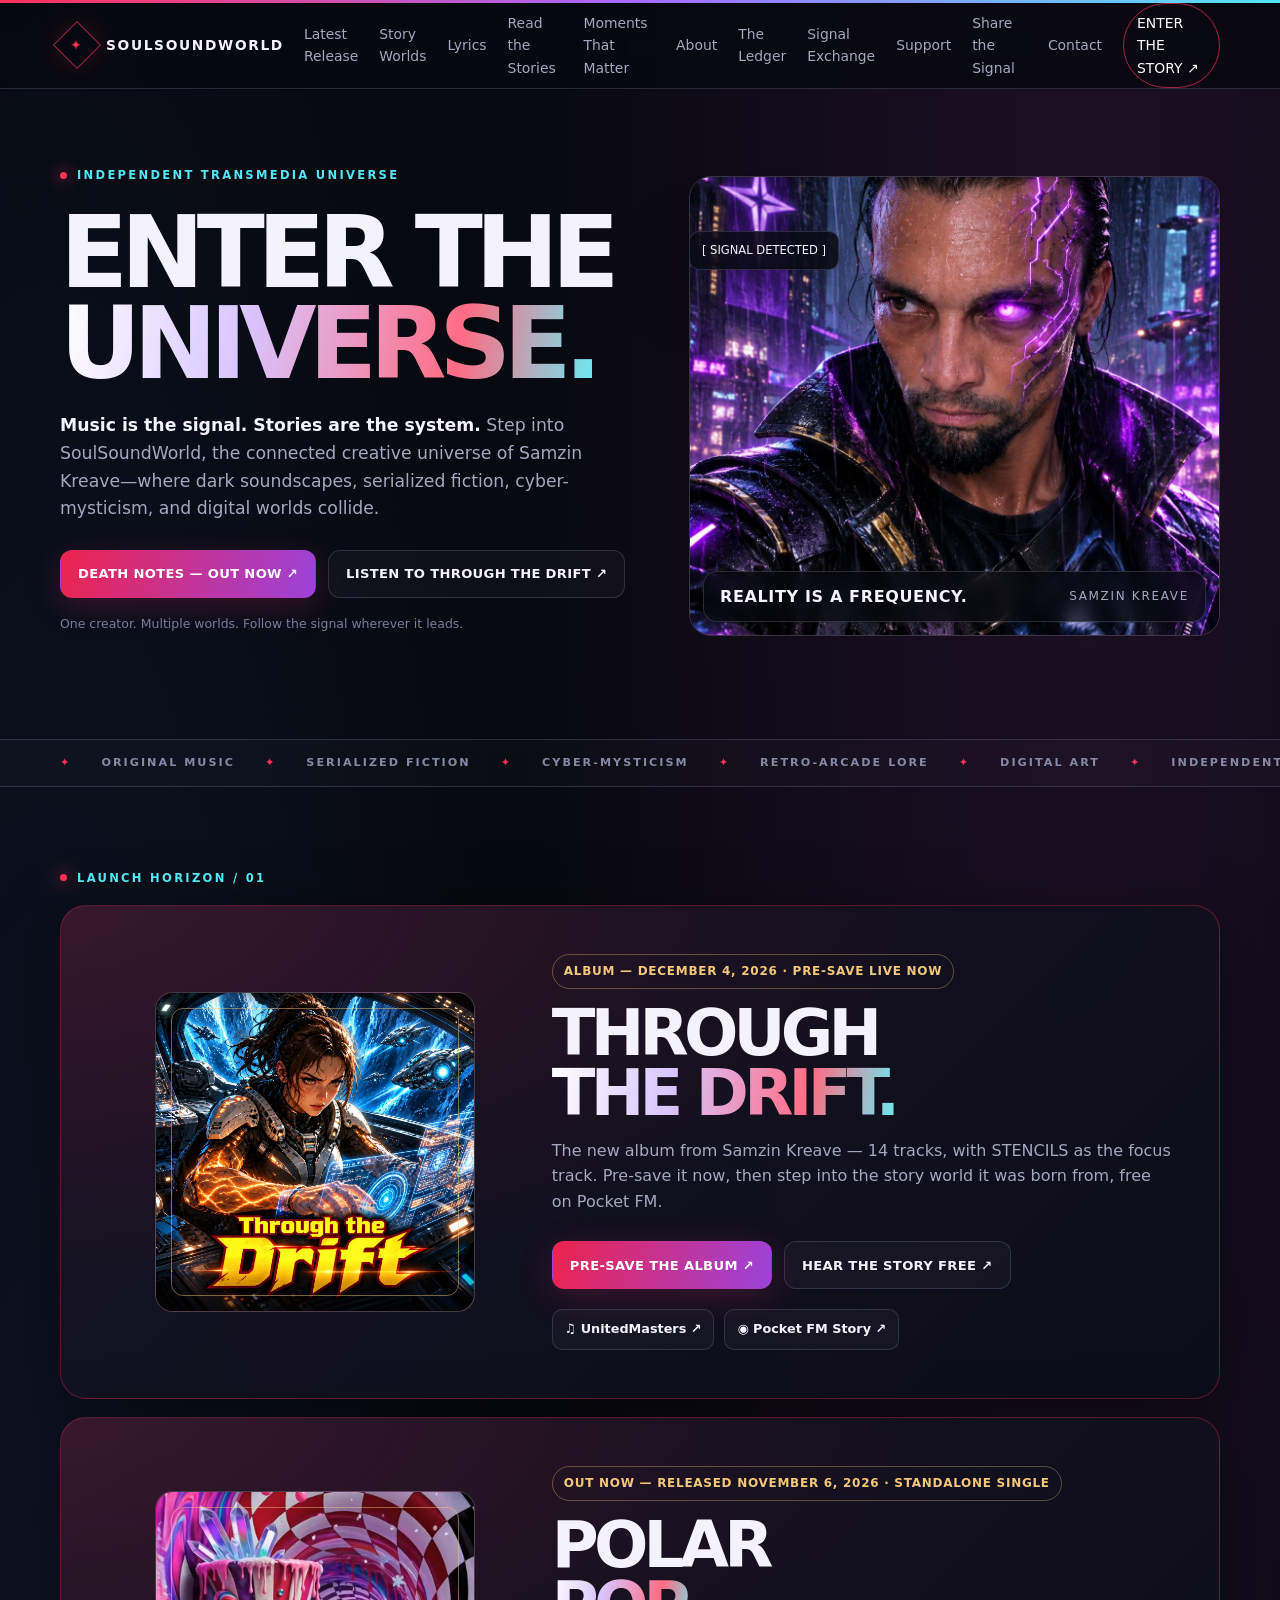
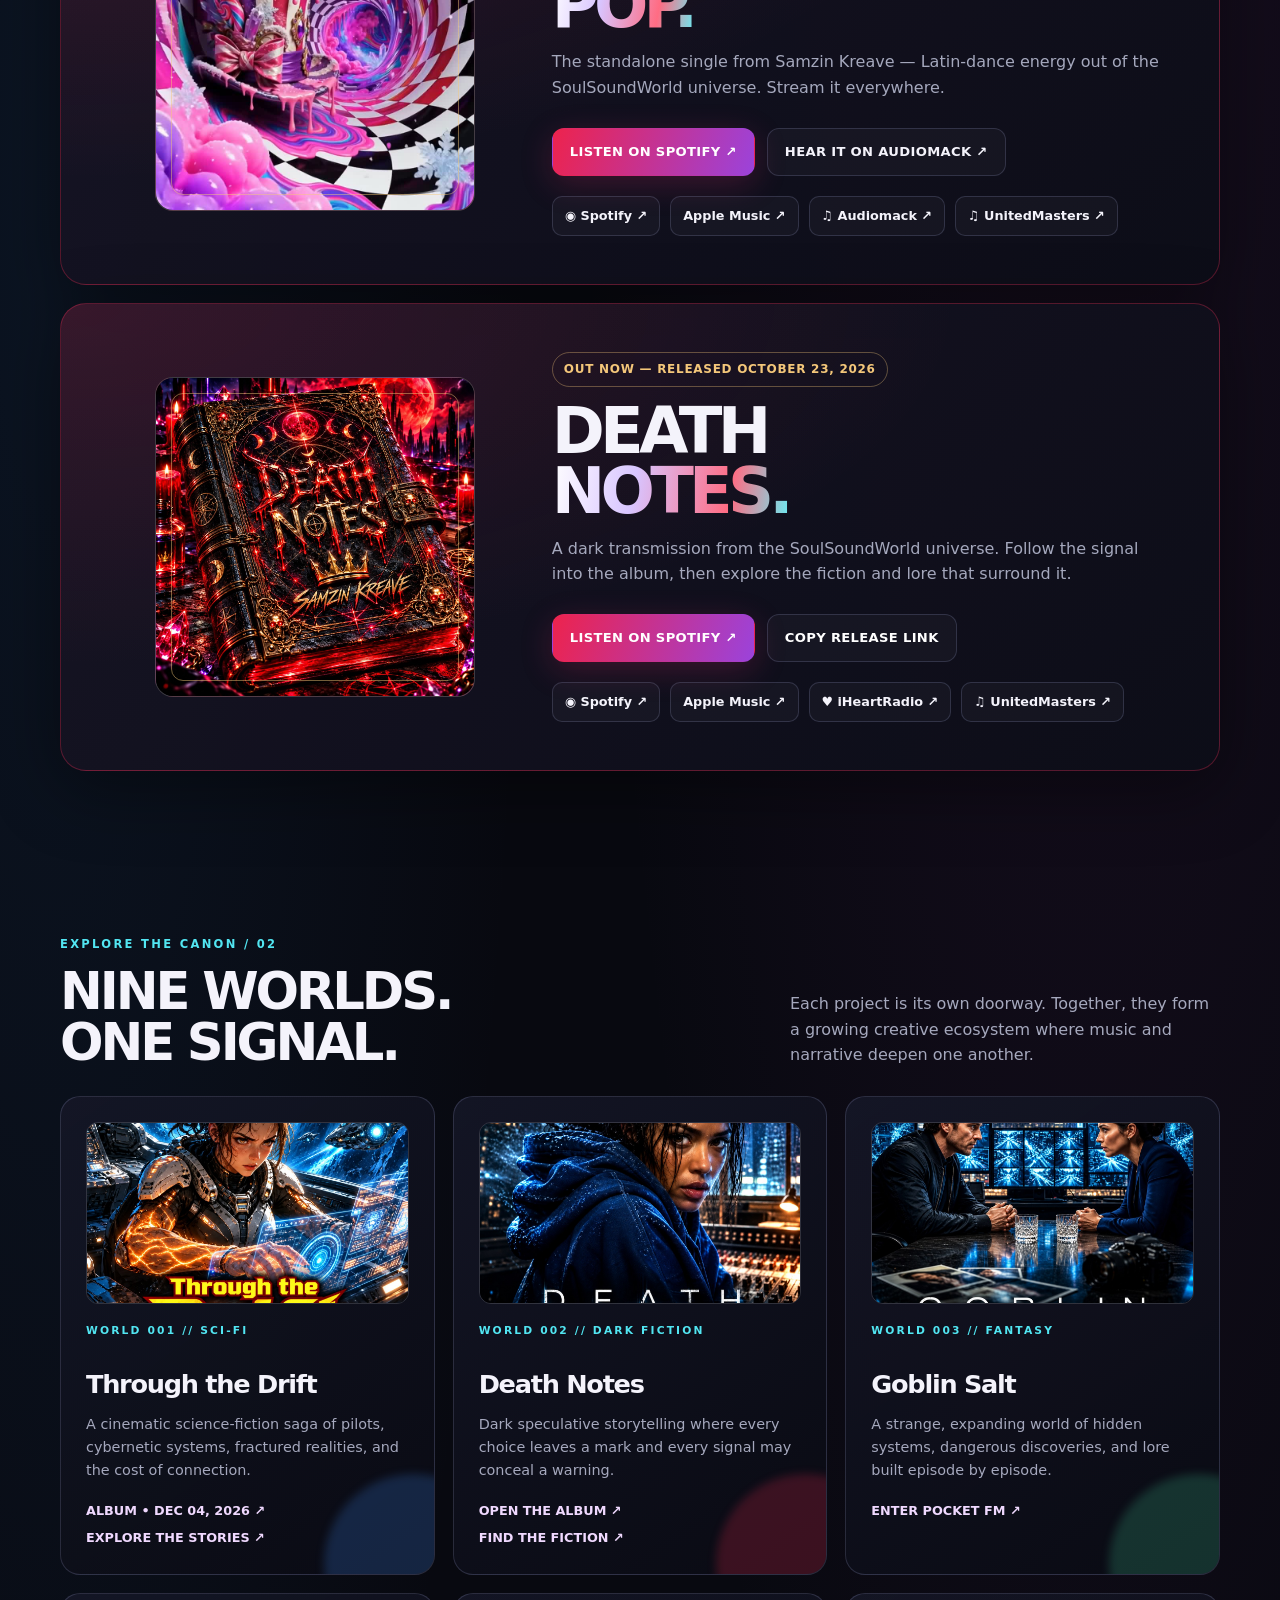
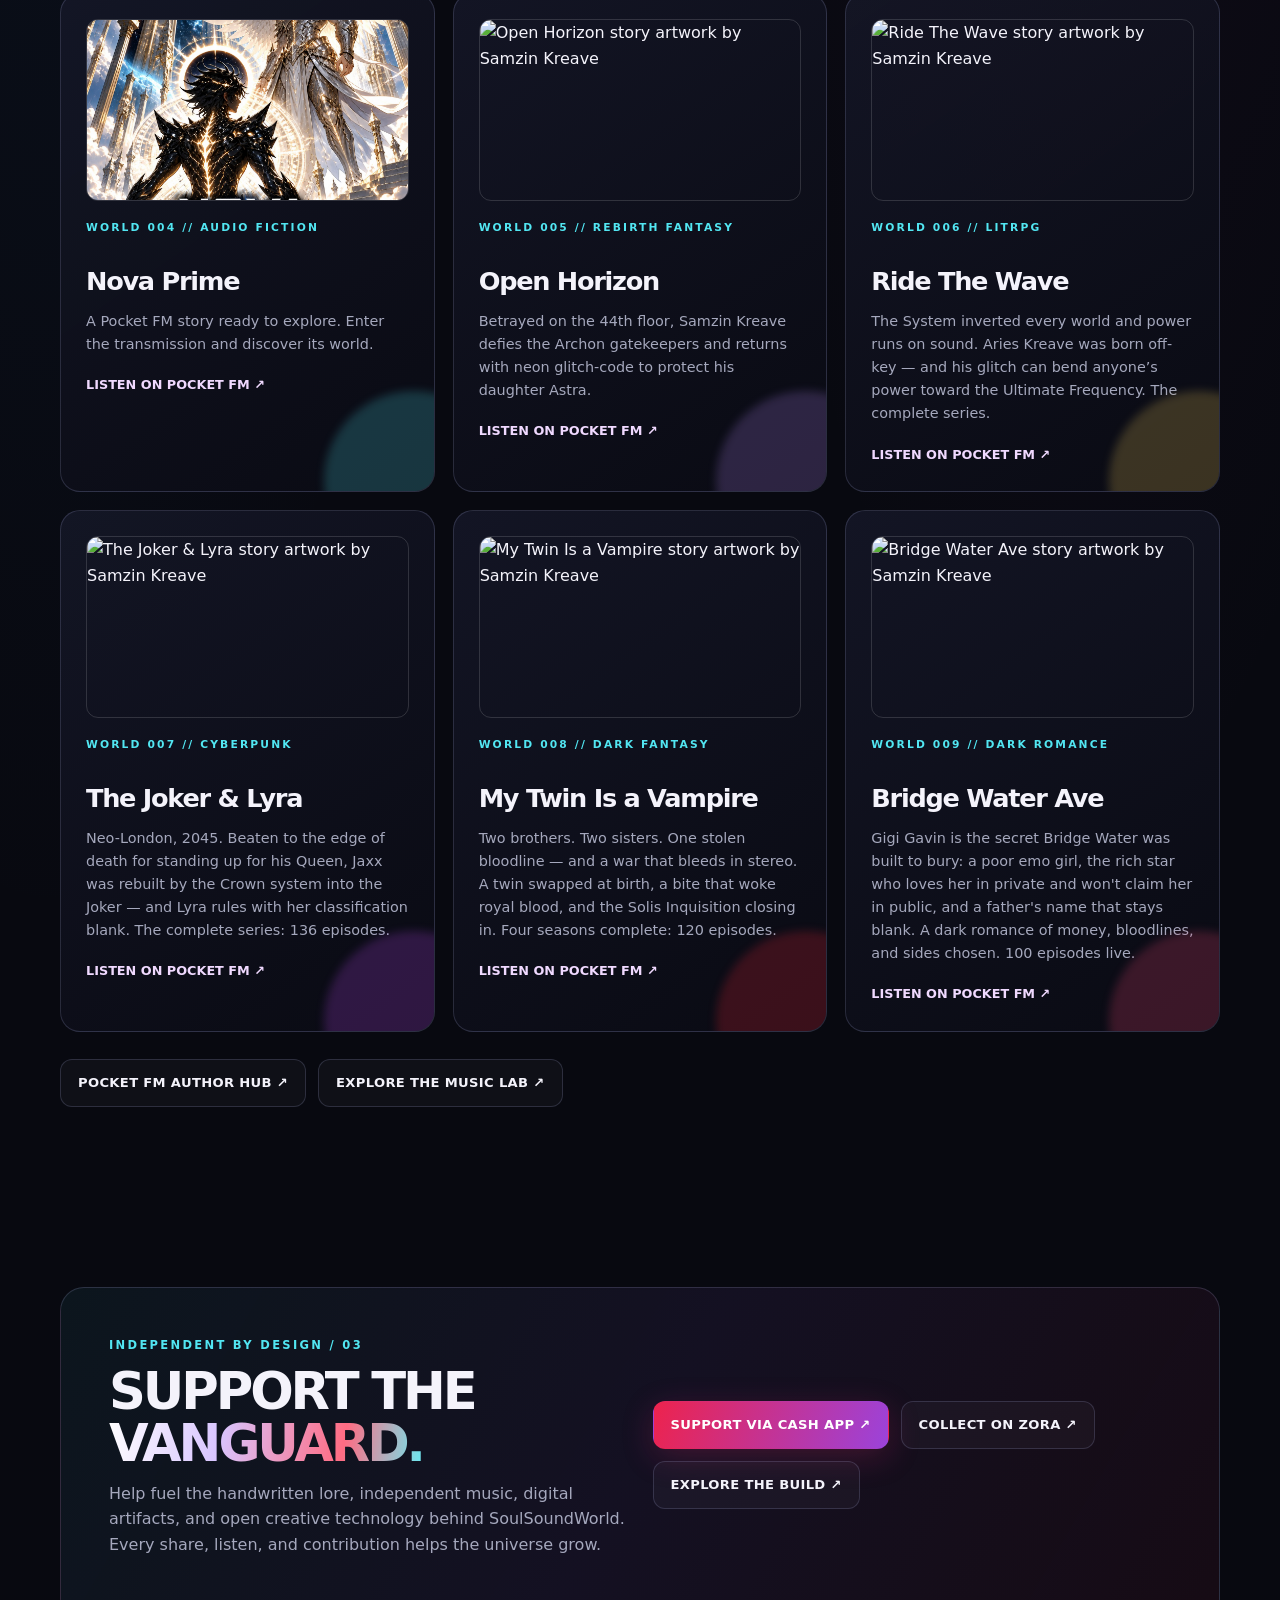
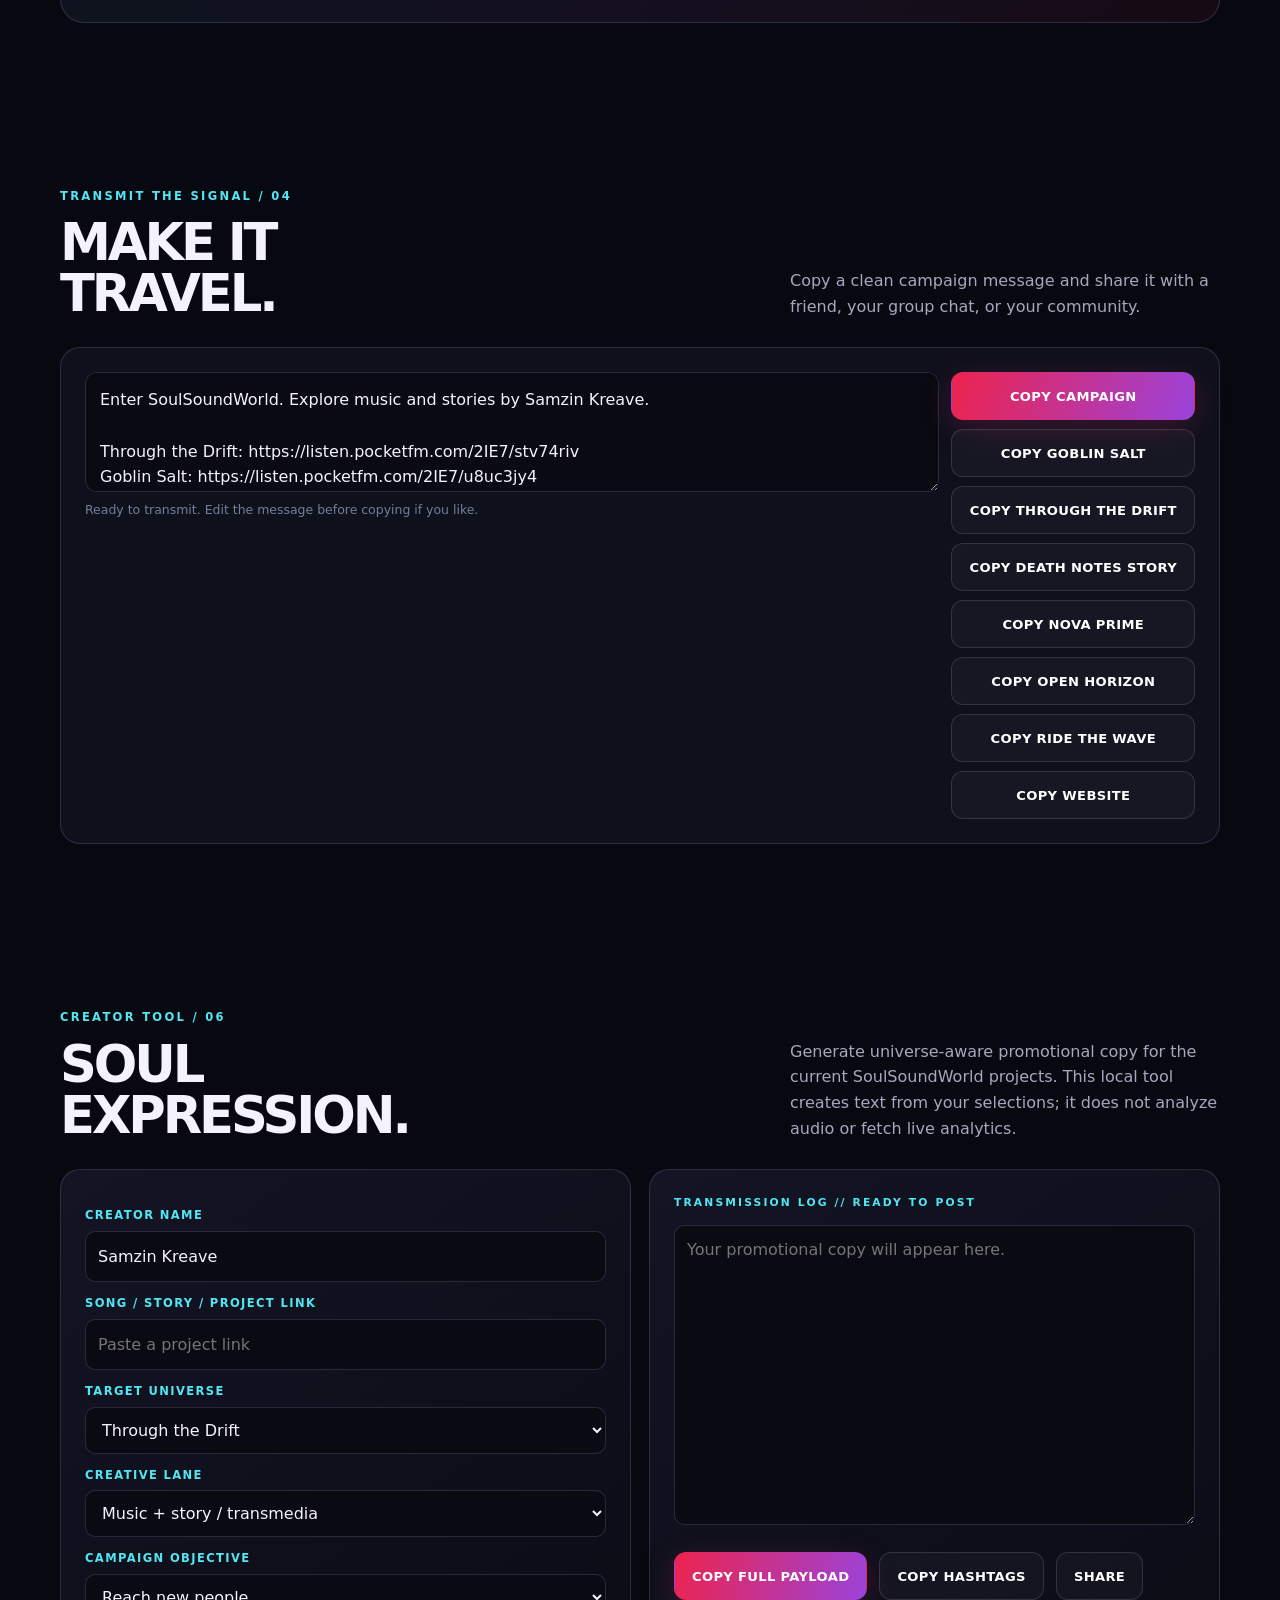
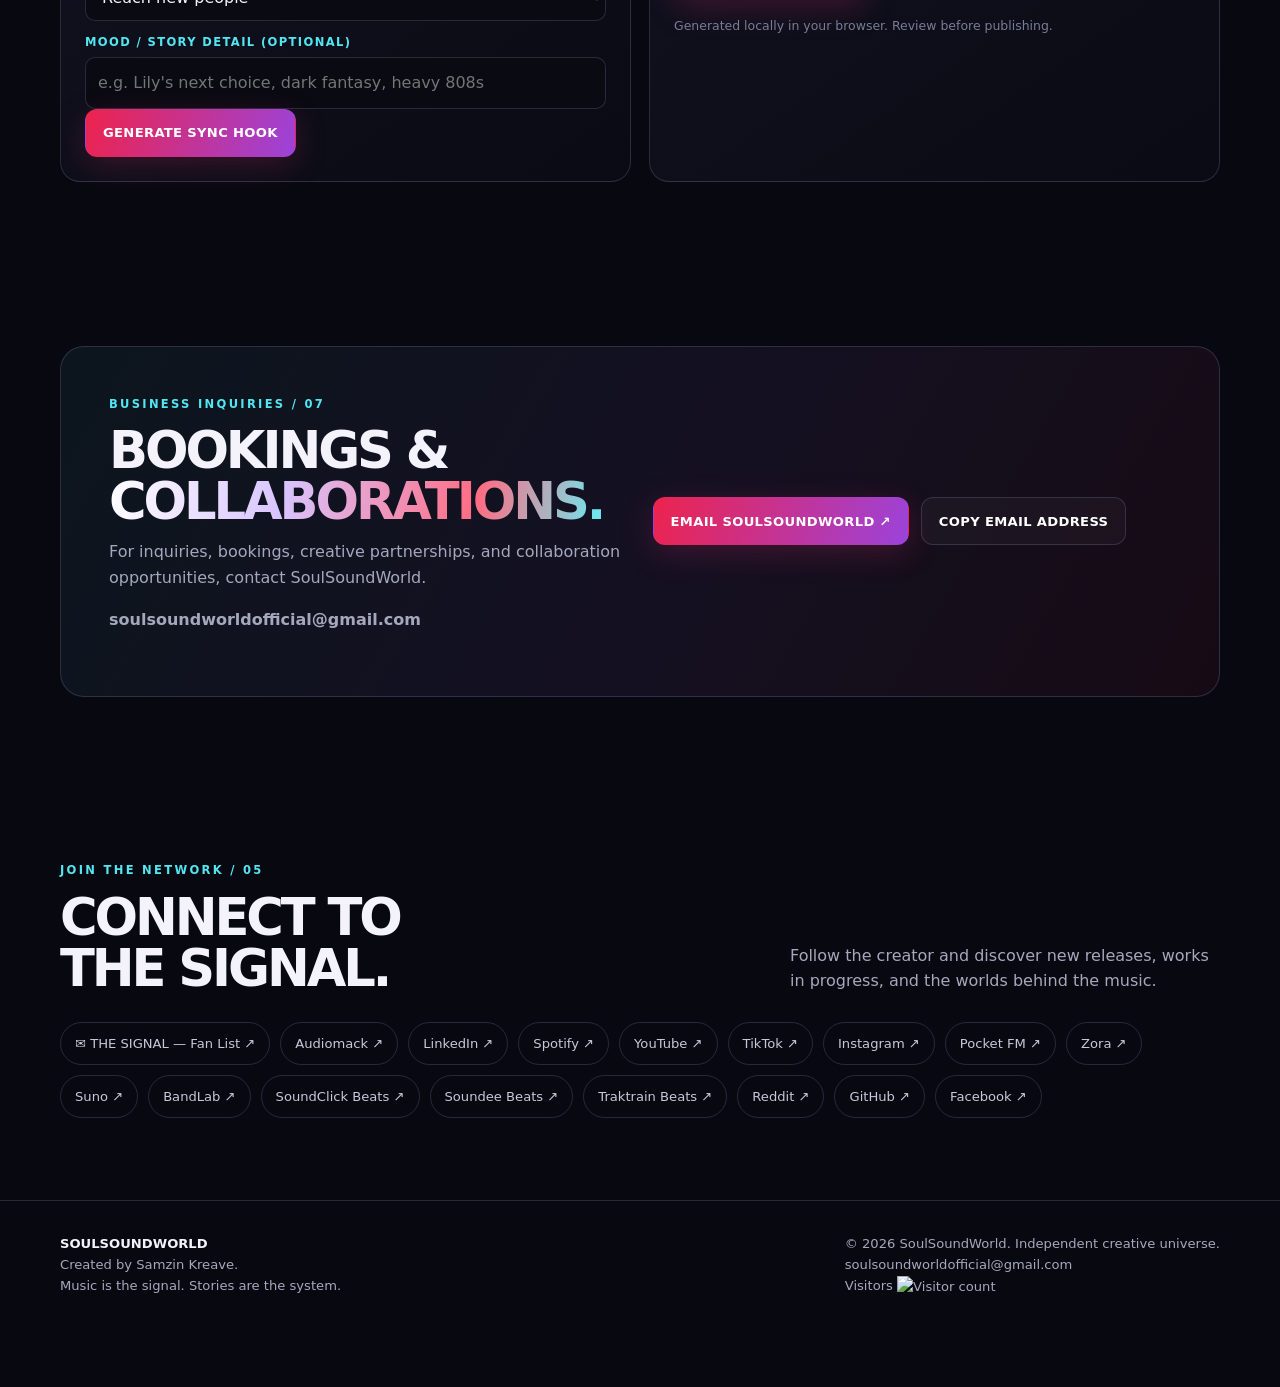
==== commit 30ae9019: "Add Bridge Water Ave as WORLD 009; headline to NINE WORLDS" ====
--- a/index.html
+++ b/index.html
@@ -86,14 +86,14 @@
 <div class="cover"><img src="death-notes-album.jpg" alt="Death Notes album cover by Samzin Kreave" fetchpriority="high"></div>
 <div class="launchcopy"><span class="date">OUT NOW — RELEASED OCTOBER 23, 2026</span><h3>DEATH<br><span class="gradient">NOTES.</span></h3><p>A dark transmission from the SoulSoundWorld universe. Follow the signal into the album, then explore the fiction and lore that surround it.</p><div class="actions"><a class="btn primary" href="https://open.spotify.com/album/7w5BTfKdkcOWqYZjqutUOO" target="_blank" rel="noopener">LISTEN ON SPOTIFY ↗</a><button class="btn secondary" id="copyDeath">COPY RELEASE LINK</button></div><div class="platforms"><a class="platform" href="https://open.spotify.com/album/7w5BTfKdkcOWqYZjqutUOO" target="_blank" rel="noopener">◉ Spotify ↗</a><a class="platform" href="https://music.apple.com/us/album/death-notes/6819899153" target="_blank" rel="noopener"> Apple Music ↗</a><a class="platform" href="https://www.iheart.com/artist/samzin-kreave-41215792/" target="_blank" rel="noopener">♥ iHeartRadio ↗</a><a class="platform" href="https://unitedmasters.com/m/death-notes-10" target="_blank" rel="noopener">♫ UnitedMasters ↗</a></div></div>
 </div></div></section>
-<section id="worlds"><div class="wrap"><div class="head"><div><div class="eyebrow">Explore the canon / 02</div><h2>EIGHT WORLDS.<br>ONE SIGNAL.</h2></div><p>Each project is its own doorway. Together, they form a growing creative ecosystem where music and narrative deepen one another.</p></div>
+<section id="worlds"><div class="wrap"><div class="head"><div><div class="eyebrow">Explore the canon / 02</div><h2>NINE WORLDS.<br>ONE SIGNAL.</h2></div><p>Each project is its own doorway. Together, they form a growing creative ecosystem where music and narrative deepen one another.</p></div>
 <div class="worldgrid">
 <article class="world" style="--glow:#428fff33"><img class="worldart" src="through-the-drift-story.jpg" alt="Through the Drift story artwork by Samzin Kreave" loading="lazy"><div class="code">WORLD 001 // SCI-FI</div><h3>Through the Drift</h3><p>A cinematic science-fiction saga of pilots, cybernetic systems, fractured realities, and the cost of connection.</p><a class="textlink" href="https://unitedmasters.com/m/through-the-drift" target="_blank" rel="noopener">ALBUM • DEC 04, 2026 ↗</a><br><a class="textlink" href="https://listen.pocketfm.com/2IE7/stv74riv" target="_blank" rel="noopener">EXPLORE THE STORIES ↗</a></article>
 <article class="world" style="--glow:#ff315833"><img class="worldart" src="death-notes-story.jpg" alt="Death Notes story artwork by Samzin Kreave" loading="lazy"><div class="code">WORLD 002 // DARK FICTION</div><h3>Death Notes</h3><p>Dark speculative storytelling where every choice leaves a mark and every signal may conceal a warning.</p><a class="textlink" href="https://open.spotify.com/album/7w5BTfKdkcOWqYZjqutUOO" target="_blank" rel="noopener">OPEN THE ALBUM ↗</a><br><a class="textlink" href="https://listen.pocketfm.com/2IE7/nzun34b3" target="_blank" rel="noopener">FIND THE FICTION ↗</a></article>
 <article class="world" style="--glow:#50ffb729"><img class="worldart" src="goblin-salt-story.jpg" alt="Goblin Salt story artwork by Samzin Kreave" loading="lazy"><div class="code">WORLD 003 // FANTASY</div><h3>Goblin Salt</h3><p>A strange, expanding world of hidden systems, dangerous discoveries, and lore built episode by episode.</p><a class="textlink" href="https://listen.pocketfm.com/2IE7/u8uc3jy4" target="_blank" rel="noopener">ENTER POCKET FM ↗</a></article>
 <article class="world" style="--glow:#52e6f233"><img class="worldart" src="nova-prime-story.jpg" alt="Nova Prime story artwork" loading="lazy"><div class="code">WORLD 004 // AUDIO FICTION</div><h3>Nova Prime</h3><p>A Pocket FM story ready to explore. Enter the transmission and discover its world.</p><a class="textlink" href="https://pocketfm.onelink.me/2IE7?af_dp=pocketfm%3A%2F%2Fopen&referrer_uid=1a0b9294cef306442e2268ae8a457c49bbe63dcb&c=default&af_og_description=&af_og_image=&channel=WHATSAPP&pid=app_share&entity_id=46ca6e77e0c65d3639559162362afbf20d649f9c&af_siteid=com.radio.pocketfm&af_og_title=POCKET+FM&deep_link_value=pocketfm%3A%2F%2Fopen%3Fentity_type%3Dshow%26entity_id%3D46ca6e77e0c65d3639559162362afbf20d649f9c&af_sub1=share_button&entity_type=show&af_sub4=46ca6e77e0c65d3639559162362afbf20d649f9c&af_sub3=07d0ff613ad7f912&referrer_platform=android&af_sub2=ShowDetailsScreen&af_referrer_uid=1788396199410-6177403752601743162" target="_blank" rel="noopener noreferrer">LISTEN ON POCKET FM ↗</a></article><article class="world" style="--glow:#b78bff33"><img class="worldart" src="https://image.pocketfm.org/I/AABM/Cem1f6v0hoLkFaLujGy6IS/5a58c340b27a/Cem1f6v0hoLkFaLujGy6IS.webp" alt="Open Horizon story artwork by Samzin Kreave" loading="lazy"><div class="code">WORLD 005 // REBIRTH FANTASY</div><h3>Open Horizon</h3><p>Betrayed on the 44th floor, Samzin Kreave defies the Archon gatekeepers and returns with neon glitch-code to protect his daughter Astra.</p><a class="textlink" href="https://pocketfm.com/show/0a44faef15d8e9b314d8d8478ebc0d7768a731a7" target="_blank" rel="noopener">LISTEN ON POCKET FM ↗</a></article><article class="world" style="--glow:#ffd75e33"><img class="worldart" src="https://image.pocketfm.org/I/AABM/DK2WlXR6H0tCLgoTZOgqdJ/5a58c340b27a/DK2WlXR6H0tCLgoTZOgqdJ.webp" alt="Ride The Wave story artwork by Samzin Kreave" loading="lazy"><div class="code">WORLD 006 // LITRPG</div><h3>Ride The Wave</h3><p>The System inverted every world and power runs on sound. Aries Kreave was born off-key — and his glitch can bend anyone&#8217;s power toward the Ultimate Frequency. The complete series.</p><a class="textlink" href="https://pocketfm.com/show/936416f6dc4af31669cbb40b75b36818f8b4a226" target="_blank" rel="noopener">LISTEN ON POCKET FM ↗</a></article>
 <article class="world" style="--glow:#c44dff33"><img class="worldart" src="https://image.pocketfm.org/I/AABM/EcgL9BwmovH8SgfrYaxotm/5a58c340b27a/EcgL9BwmovH8SgfrYaxotm.webp" alt="The Joker &amp; Lyra story artwork by Samzin Kreave" loading="lazy"><div class="code">WORLD 007 // CYBERPUNK</div><h3>The Joker &amp; Lyra</h3><p>Neo-London, 2045. Beaten to the edge of death for standing up for his Queen, Jaxx was rebuilt by the Crown system into the Joker — and Lyra rules with her classification blank. The complete series: 136 episodes.</p><a class="textlink" href="https://pocketfm.com/show/the-joker-lyra/b0cf396df3f62147e4881b41c5e6a5e097c748d4" target="_blank" rel="noopener">LISTEN ON POCKET FM ↗</a></article>
-<article class="world" style="--glow:#ff2a3c33"><img class="worldart" src="https://image.pocketfm.org/I/AABM/FUw2c7mPKqTvfpv8Tt6QJt/5a58c340b27a/FUw2c7mPKqTvfpv8Tt6QJt.webp" alt="My Twin Is a Vampire story artwork by Samzin Kreave" loading="lazy"><div class="code">WORLD 008 // DARK FANTASY</div><h3>My Twin Is a Vampire</h3><p>Two brothers. Two sisters. One stolen bloodline — and a war that bleeds in stereo. A twin swapped at birth, a bite that woke royal blood, and the Solis Inquisition closing in. Four seasons complete: 120 episodes.</p><a class="textlink" href="https://pocketfm.com/show/my-twin-is-a-vampire/38cf32bd3bf5af97d04c53d9d5956c826ffb09e5" target="_blank" rel="noopener">LISTEN ON POCKET FM ↗</a></article></div><div class="actions"><a class="btn secondary" href="https://listen.pocketfm.com/2IE7/9m035nzz" target="_blank" rel="noopener">POCKET FM AUTHOR HUB ↗</a><a class="btn secondary" href="https://suno.com/@soulsoundworldofficial" target="_blank" rel="noopener">EXPLORE THE MUSIC LAB ↗</a></div>
+<article class="world" style="--glow:#ff2a3c33"><img class="worldart" src="https://image.pocketfm.org/I/AABM/FUw2c7mPKqTvfpv8Tt6QJt/5a58c340b27a/FUw2c7mPKqTvfpv8Tt6QJt.webp" alt="My Twin Is a Vampire story artwork by Samzin Kreave" loading="lazy"><div class="code">WORLD 008 // DARK FANTASY</div><h3>My Twin Is a Vampire</h3><p>Two brothers. Two sisters. One stolen bloodline — and a war that bleeds in stereo. A twin swapped at birth, a bite that woke royal blood, and the Solis Inquisition closing in. Four seasons complete: 120 episodes.</p><a class="textlink" href="https://pocketfm.com/show/my-twin-is-a-vampire/38cf32bd3bf5af97d04c53d9d5956c826ffb09e5" target="_blank" rel="noopener">LISTEN ON POCKET FM ↗</a></article><article class="world" style="--glow:#ff4d7e33"><img class="worldart" src="bridge-water-ave-story.jpg" alt="Bridge Water Ave story artwork by Samzin Kreave" loading="lazy"><div class="code">WORLD 009 // DARK ROMANCE</div><h3>Bridge Water Ave</h3><p>Gigi Gavin is the secret Bridge Water was built to bury: a poor emo girl, the rich star who loves her in private and won't claim her in public, and a father's name that stays blank. A dark romance of money, bloodlines, and sides chosen. 100 episodes live.</p><a class="textlink" href="https://pocketfm.com/show/4c99e8eced42a73ac0e9d1f3465e494f4f32e8ee" target="_blank" rel="noopener">LISTEN ON POCKET FM ↗</a></article></div><div class="actions"><a class="btn secondary" href="https://listen.pocketfm.com/2IE7/9m035nzz" target="_blank" rel="noopener">POCKET FM AUTHOR HUB ↗</a><a class="btn secondary" href="https://suno.com/@soulsoundworldofficial" target="_blank" rel="noopener">EXPLORE THE MUSIC LAB ↗</a></div>
 </div></section>
 <section id="support"><div class="wrap"><div class="support"><div><div class="eyebrow">Independent by design / 03</div><h2>SUPPORT THE<br><span class="gradient">VANGUARD.</span></h2><p>Help fuel the handwritten lore, independent music, digital artifacts, and open creative technology behind SoulSoundWorld. Every share, listen, and contribution helps the universe grow.</p></div><div class="supportactions"><a class="btn primary" href="https://cash.app/$SammuelMejias8" target="_blank" rel="noopener">SUPPORT VIA CASH APP ↗</a><a class="btn secondary" href="https://zora.co/@soulsoundworld_samzinkreave" target="_blank" rel="noopener">COLLECT ON ZORA ↗</a><a class="btn secondary" href="https://github.com/soulsoundworldofficial-lang/soulsound-v0" target="_blank" rel="noopener">EXPLORE THE BUILD ↗</a></div></div></div></section>
 <section id="share"><div class="wrap"><div class="head"><div><div class="eyebrow">Transmit the signal / 04</div><h2>MAKE IT<br>TRAVEL.</h2></div><p>Copy a clean campaign message and share it with a friend, your group chat, or your community.</p></div>
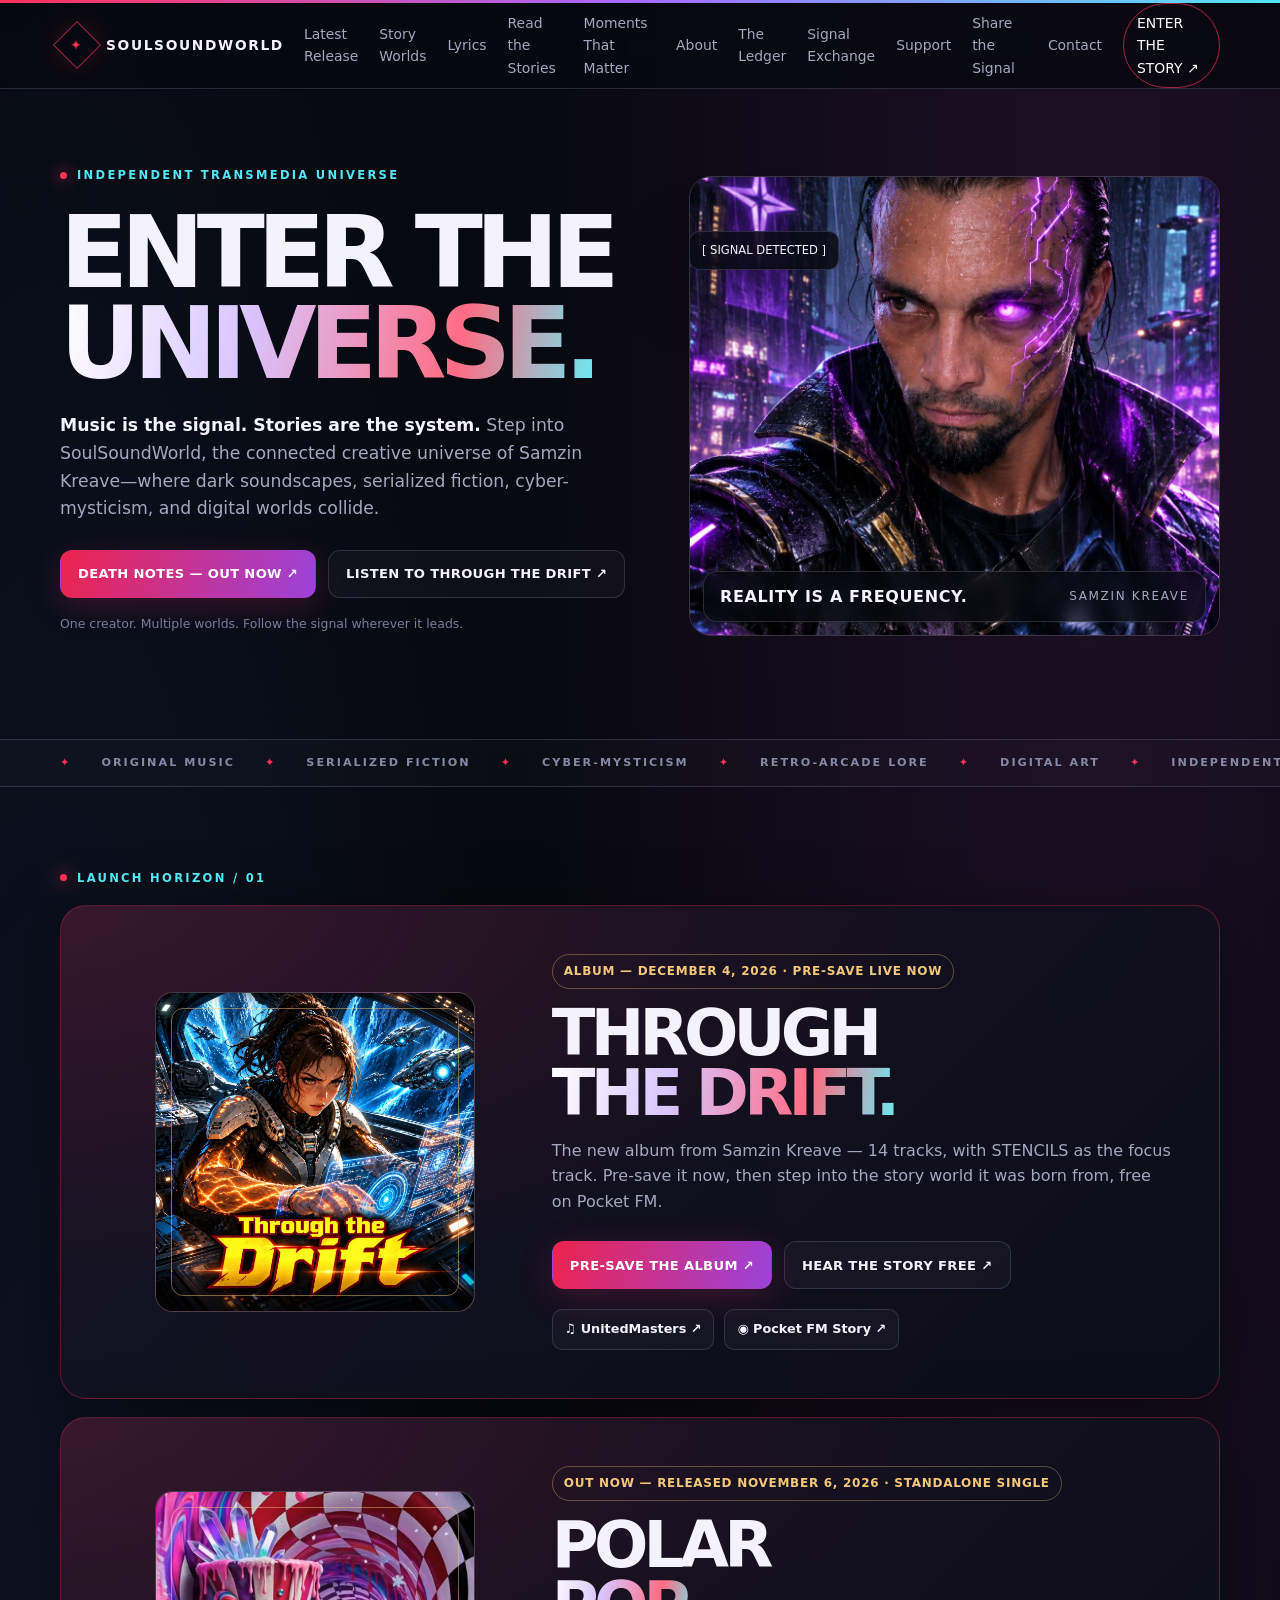
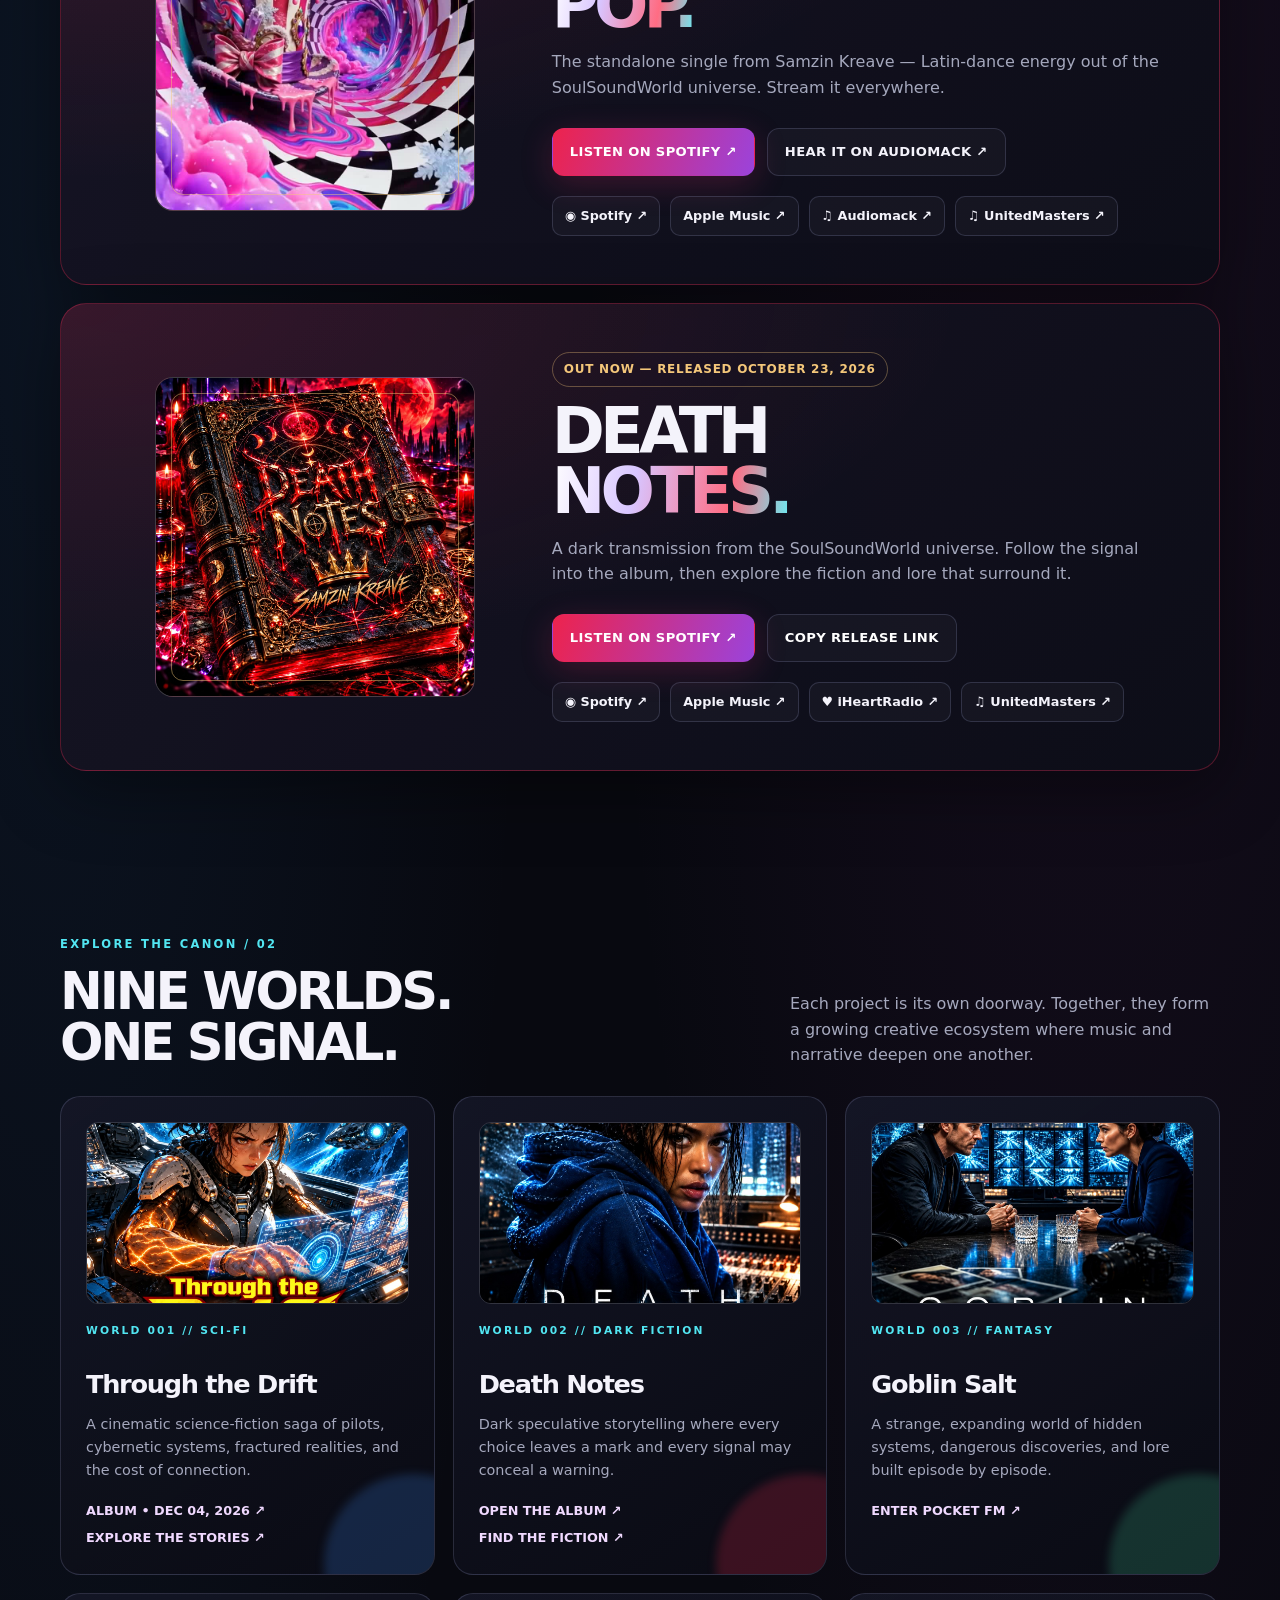
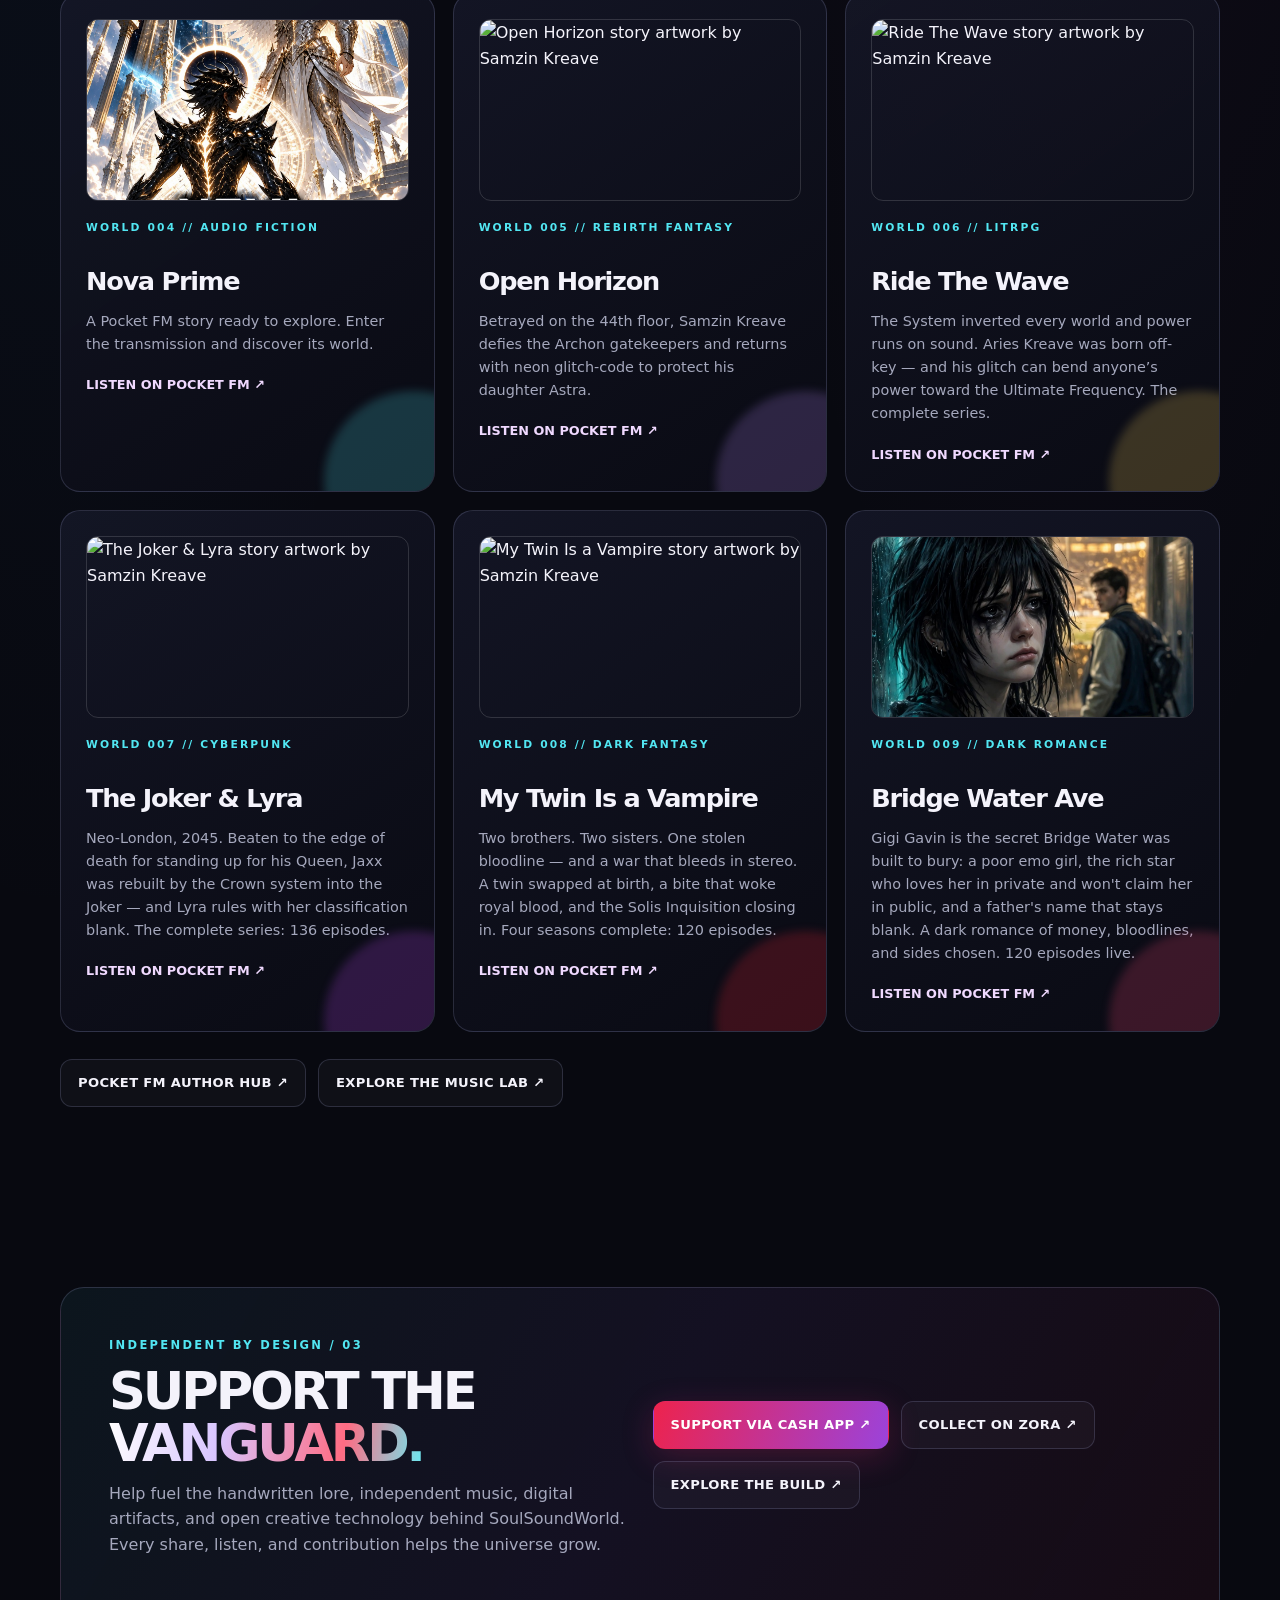
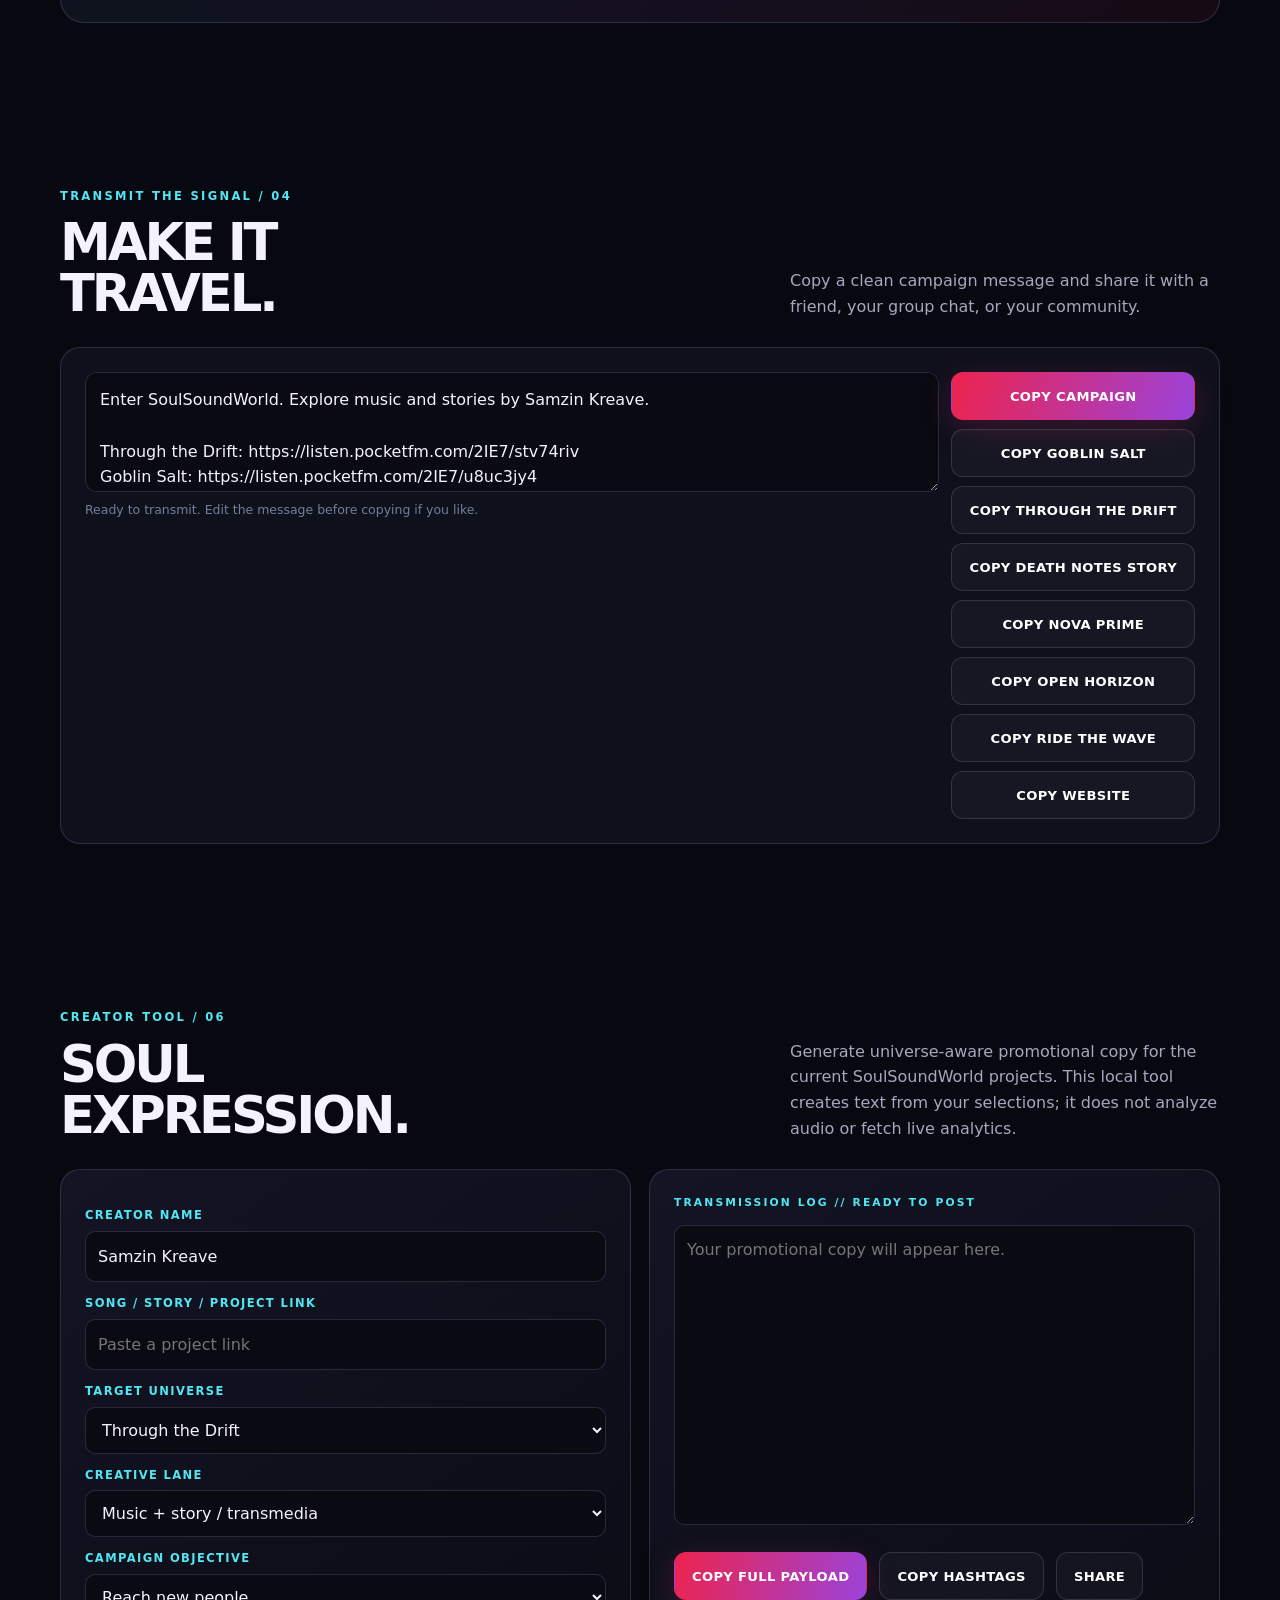
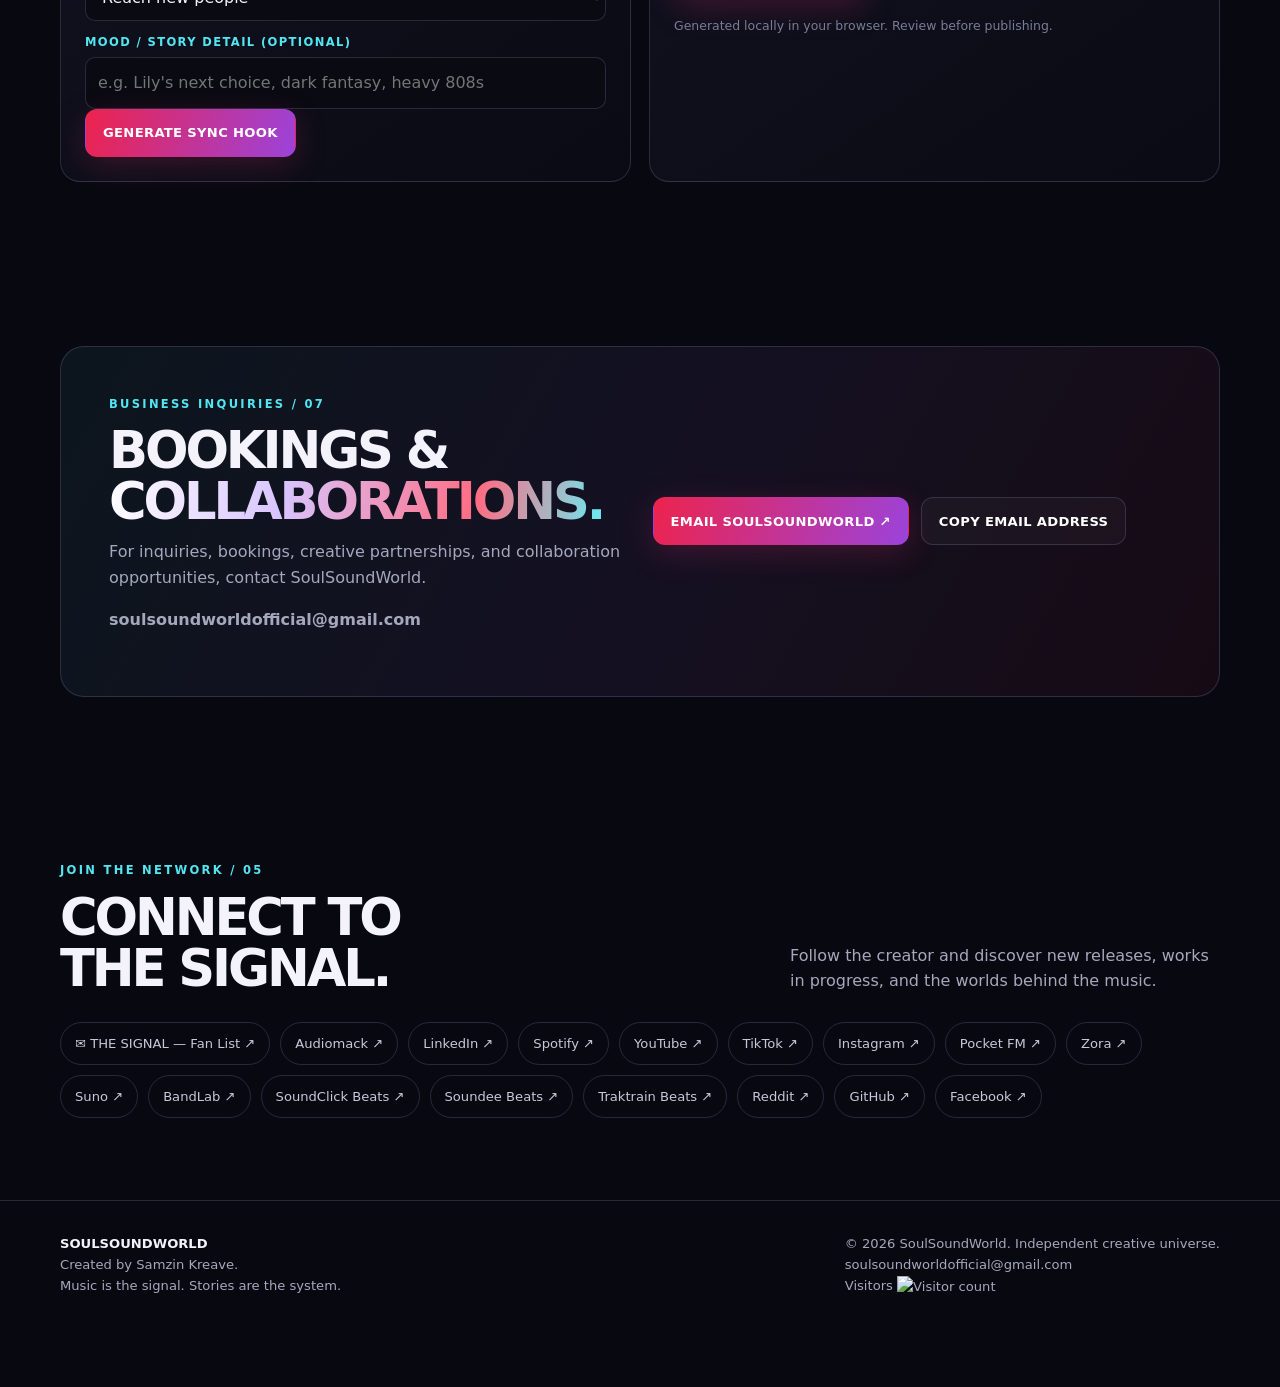
==== commit 6f3065f7: "Ledger Nov 18: 1,302 episodes / 3.5M+ words; OH S11 + BWA S5 milestones; BWA card 120 episodes" ====
--- a/index.html
+++ b/index.html
@@ -93,7 +93,7 @@
 <article class="world" style="--glow:#50ffb729"><img class="worldart" src="goblin-salt-story.jpg" alt="Goblin Salt story artwork by Samzin Kreave" loading="lazy"><div class="code">WORLD 003 // FANTASY</div><h3>Goblin Salt</h3><p>A strange, expanding world of hidden systems, dangerous discoveries, and lore built episode by episode.</p><a class="textlink" href="https://listen.pocketfm.com/2IE7/u8uc3jy4" target="_blank" rel="noopener">ENTER POCKET FM ↗</a></article>
 <article class="world" style="--glow:#52e6f233"><img class="worldart" src="nova-prime-story.jpg" alt="Nova Prime story artwork" loading="lazy"><div class="code">WORLD 004 // AUDIO FICTION</div><h3>Nova Prime</h3><p>A Pocket FM story ready to explore. Enter the transmission and discover its world.</p><a class="textlink" href="https://pocketfm.onelink.me/2IE7?af_dp=pocketfm%3A%2F%2Fopen&referrer_uid=1a0b9294cef306442e2268ae8a457c49bbe63dcb&c=default&af_og_description=&af_og_image=&channel=WHATSAPP&pid=app_share&entity_id=46ca6e77e0c65d3639559162362afbf20d649f9c&af_siteid=com.radio.pocketfm&af_og_title=POCKET+FM&deep_link_value=pocketfm%3A%2F%2Fopen%3Fentity_type%3Dshow%26entity_id%3D46ca6e77e0c65d3639559162362afbf20d649f9c&af_sub1=share_button&entity_type=show&af_sub4=46ca6e77e0c65d3639559162362afbf20d649f9c&af_sub3=07d0ff613ad7f912&referrer_platform=android&af_sub2=ShowDetailsScreen&af_referrer_uid=1788396199410-6177403752601743162" target="_blank" rel="noopener noreferrer">LISTEN ON POCKET FM ↗</a></article><article class="world" style="--glow:#b78bff33"><img class="worldart" src="https://image.pocketfm.org/I/AABM/Cem1f6v0hoLkFaLujGy6IS/5a58c340b27a/Cem1f6v0hoLkFaLujGy6IS.webp" alt="Open Horizon story artwork by Samzin Kreave" loading="lazy"><div class="code">WORLD 005 // REBIRTH FANTASY</div><h3>Open Horizon</h3><p>Betrayed on the 44th floor, Samzin Kreave defies the Archon gatekeepers and returns with neon glitch-code to protect his daughter Astra.</p><a class="textlink" href="https://pocketfm.com/show/0a44faef15d8e9b314d8d8478ebc0d7768a731a7" target="_blank" rel="noopener">LISTEN ON POCKET FM ↗</a></article><article class="world" style="--glow:#ffd75e33"><img class="worldart" src="https://image.pocketfm.org/I/AABM/DK2WlXR6H0tCLgoTZOgqdJ/5a58c340b27a/DK2WlXR6H0tCLgoTZOgqdJ.webp" alt="Ride The Wave story artwork by Samzin Kreave" loading="lazy"><div class="code">WORLD 006 // LITRPG</div><h3>Ride The Wave</h3><p>The System inverted every world and power runs on sound. Aries Kreave was born off-key — and his glitch can bend anyone&#8217;s power toward the Ultimate Frequency. The complete series.</p><a class="textlink" href="https://pocketfm.com/show/936416f6dc4af31669cbb40b75b36818f8b4a226" target="_blank" rel="noopener">LISTEN ON POCKET FM ↗</a></article>
 <article class="world" style="--glow:#c44dff33"><img class="worldart" src="https://image.pocketfm.org/I/AABM/EcgL9BwmovH8SgfrYaxotm/5a58c340b27a/EcgL9BwmovH8SgfrYaxotm.webp" alt="The Joker &amp; Lyra story artwork by Samzin Kreave" loading="lazy"><div class="code">WORLD 007 // CYBERPUNK</div><h3>The Joker &amp; Lyra</h3><p>Neo-London, 2045. Beaten to the edge of death for standing up for his Queen, Jaxx was rebuilt by the Crown system into the Joker — and Lyra rules with her classification blank. The complete series: 136 episodes.</p><a class="textlink" href="https://pocketfm.com/show/the-joker-lyra/b0cf396df3f62147e4881b41c5e6a5e097c748d4" target="_blank" rel="noopener">LISTEN ON POCKET FM ↗</a></article>
-<article class="world" style="--glow:#ff2a3c33"><img class="worldart" src="https://image.pocketfm.org/I/AABM/FUw2c7mPKqTvfpv8Tt6QJt/5a58c340b27a/FUw2c7mPKqTvfpv8Tt6QJt.webp" alt="My Twin Is a Vampire story artwork by Samzin Kreave" loading="lazy"><div class="code">WORLD 008 // DARK FANTASY</div><h3>My Twin Is a Vampire</h3><p>Two brothers. Two sisters. One stolen bloodline — and a war that bleeds in stereo. A twin swapped at birth, a bite that woke royal blood, and the Solis Inquisition closing in. Four seasons complete: 120 episodes.</p><a class="textlink" href="https://pocketfm.com/show/my-twin-is-a-vampire/38cf32bd3bf5af97d04c53d9d5956c826ffb09e5" target="_blank" rel="noopener">LISTEN ON POCKET FM ↗</a></article><article class="world" style="--glow:#ff4d7e33"><img class="worldart" src="bridge-water-ave-story.jpg" alt="Bridge Water Ave story artwork by Samzin Kreave" loading="lazy"><div class="code">WORLD 009 // DARK ROMANCE</div><h3>Bridge Water Ave</h3><p>Gigi Gavin is the secret Bridge Water was built to bury: a poor emo girl, the rich star who loves her in private and won't claim her in public, and a father's name that stays blank. A dark romance of money, bloodlines, and sides chosen. 100 episodes live.</p><a class="textlink" href="https://pocketfm.com/show/4c99e8eced42a73ac0e9d1f3465e494f4f32e8ee" target="_blank" rel="noopener">LISTEN ON POCKET FM ↗</a></article></div><div class="actions"><a class="btn secondary" href="https://listen.pocketfm.com/2IE7/9m035nzz" target="_blank" rel="noopener">POCKET FM AUTHOR HUB ↗</a><a class="btn secondary" href="https://suno.com/@soulsoundworldofficial" target="_blank" rel="noopener">EXPLORE THE MUSIC LAB ↗</a></div>
+<article class="world" style="--glow:#ff2a3c33"><img class="worldart" src="https://image.pocketfm.org/I/AABM/FUw2c7mPKqTvfpv8Tt6QJt/5a58c340b27a/FUw2c7mPKqTvfpv8Tt6QJt.webp" alt="My Twin Is a Vampire story artwork by Samzin Kreave" loading="lazy"><div class="code">WORLD 008 // DARK FANTASY</div><h3>My Twin Is a Vampire</h3><p>Two brothers. Two sisters. One stolen bloodline — and a war that bleeds in stereo. A twin swapped at birth, a bite that woke royal blood, and the Solis Inquisition closing in. Four seasons complete: 120 episodes.</p><a class="textlink" href="https://pocketfm.com/show/my-twin-is-a-vampire/38cf32bd3bf5af97d04c53d9d5956c826ffb09e5" target="_blank" rel="noopener">LISTEN ON POCKET FM ↗</a></article><article class="world" style="--glow:#ff4d7e33"><img class="worldart" src="bridge-water-ave-story.jpg" alt="Bridge Water Ave story artwork by Samzin Kreave" loading="lazy"><div class="code">WORLD 009 // DARK ROMANCE</div><h3>Bridge Water Ave</h3><p>Gigi Gavin is the secret Bridge Water was built to bury: a poor emo girl, the rich star who loves her in private and won't claim her in public, and a father's name that stays blank. A dark romance of money, bloodlines, and sides chosen. 120 episodes live.</p><a class="textlink" href="https://pocketfm.com/show/4c99e8eced42a73ac0e9d1f3465e494f4f32e8ee" target="_blank" rel="noopener">LISTEN ON POCKET FM ↗</a></article></div><div class="actions"><a class="btn secondary" href="https://listen.pocketfm.com/2IE7/9m035nzz" target="_blank" rel="noopener">POCKET FM AUTHOR HUB ↗</a><a class="btn secondary" href="https://suno.com/@soulsoundworldofficial" target="_blank" rel="noopener">EXPLORE THE MUSIC LAB ↗</a></div>
 </div></section>
 <section id="support"><div class="wrap"><div class="support"><div><div class="eyebrow">Independent by design / 03</div><h2>SUPPORT THE<br><span class="gradient">VANGUARD.</span></h2><p>Help fuel the handwritten lore, independent music, digital artifacts, and open creative technology behind SoulSoundWorld. Every share, listen, and contribution helps the universe grow.</p></div><div class="supportactions"><a class="btn primary" href="https://cash.app/$SammuelMejias8" target="_blank" rel="noopener">SUPPORT VIA CASH APP ↗</a><a class="btn secondary" href="https://zora.co/@soulsoundworld_samzinkreave" target="_blank" rel="noopener">COLLECT ON ZORA ↗</a><a class="btn secondary" href="https://github.com/soulsoundworldofficial-lang/soulsound-v0" target="_blank" rel="noopener">EXPLORE THE BUILD ↗</a></div></div></div></section>
 <section id="share"><div class="wrap"><div class="head"><div><div class="eyebrow">Transmit the signal / 04</div><h2>MAKE IT<br>TRAVEL.</h2></div><p>Copy a clean campaign message and share it with a friend, your group chat, or your community.</p></div>
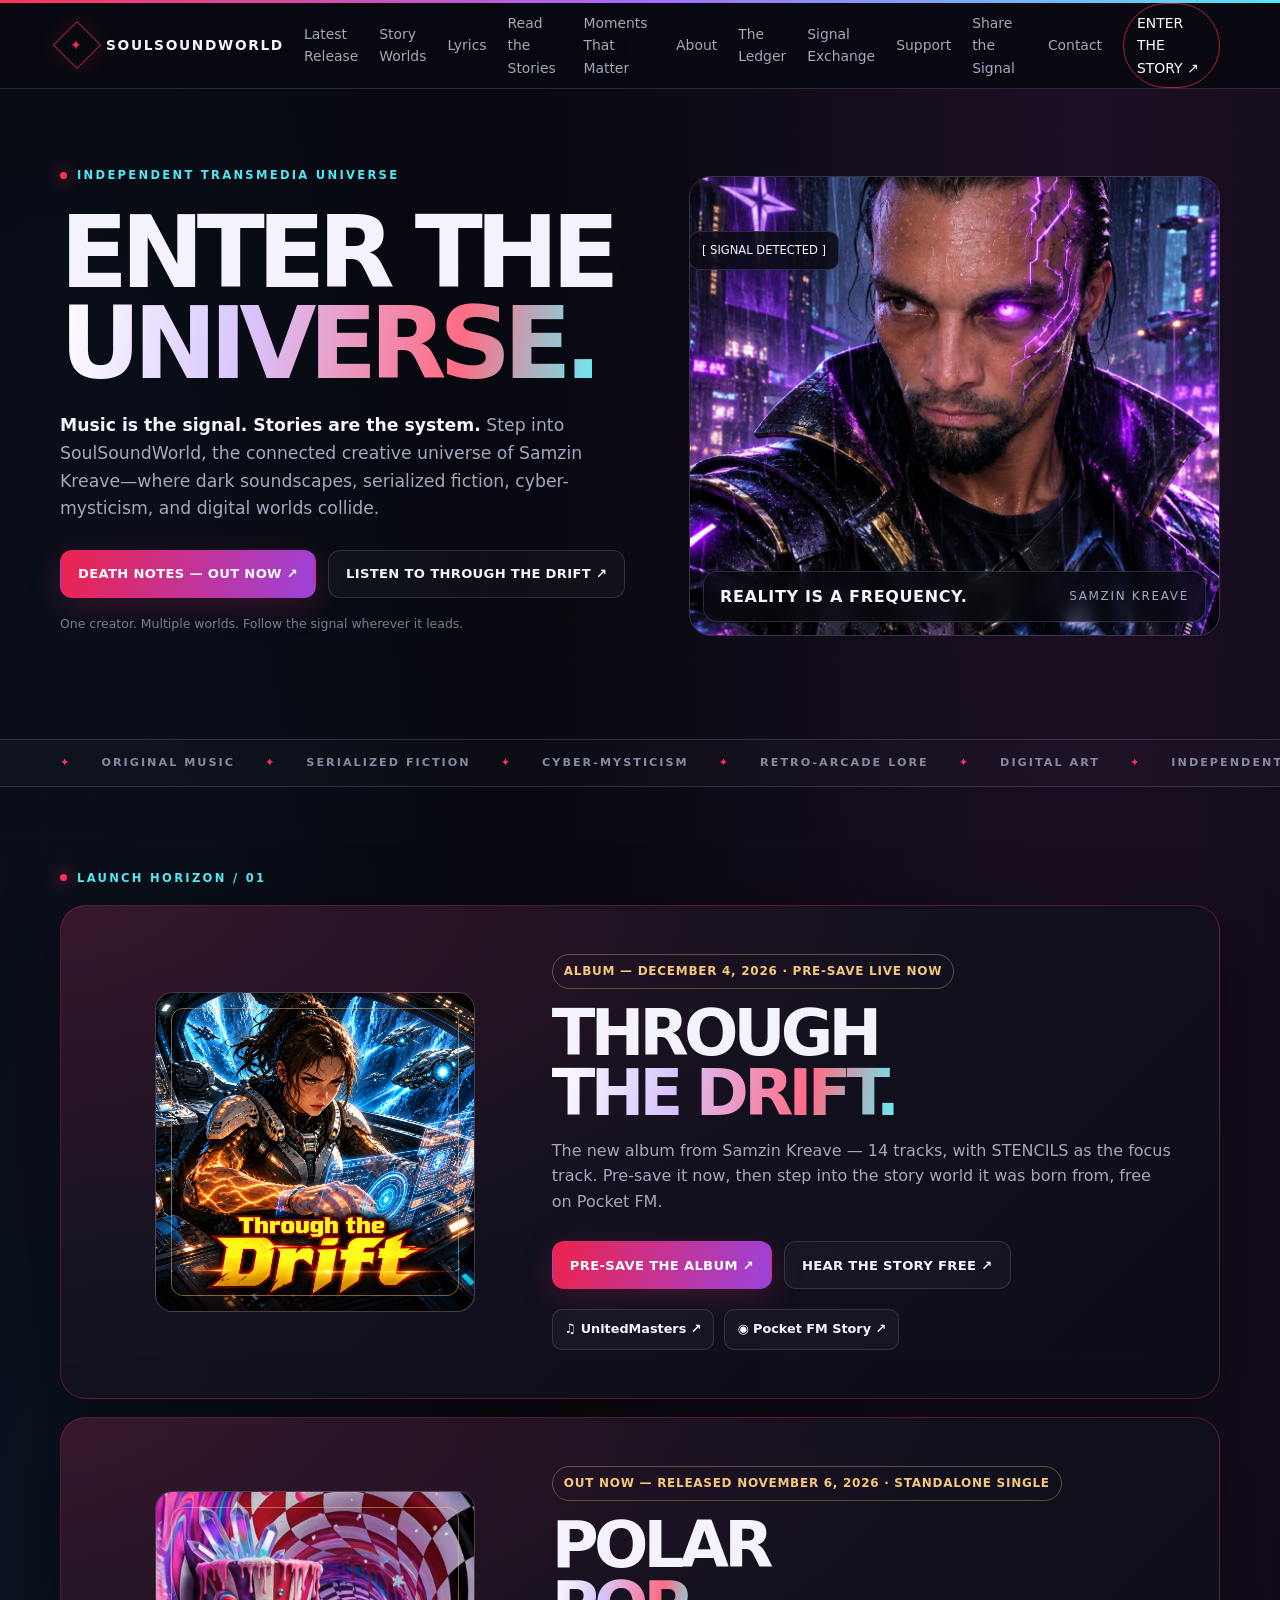
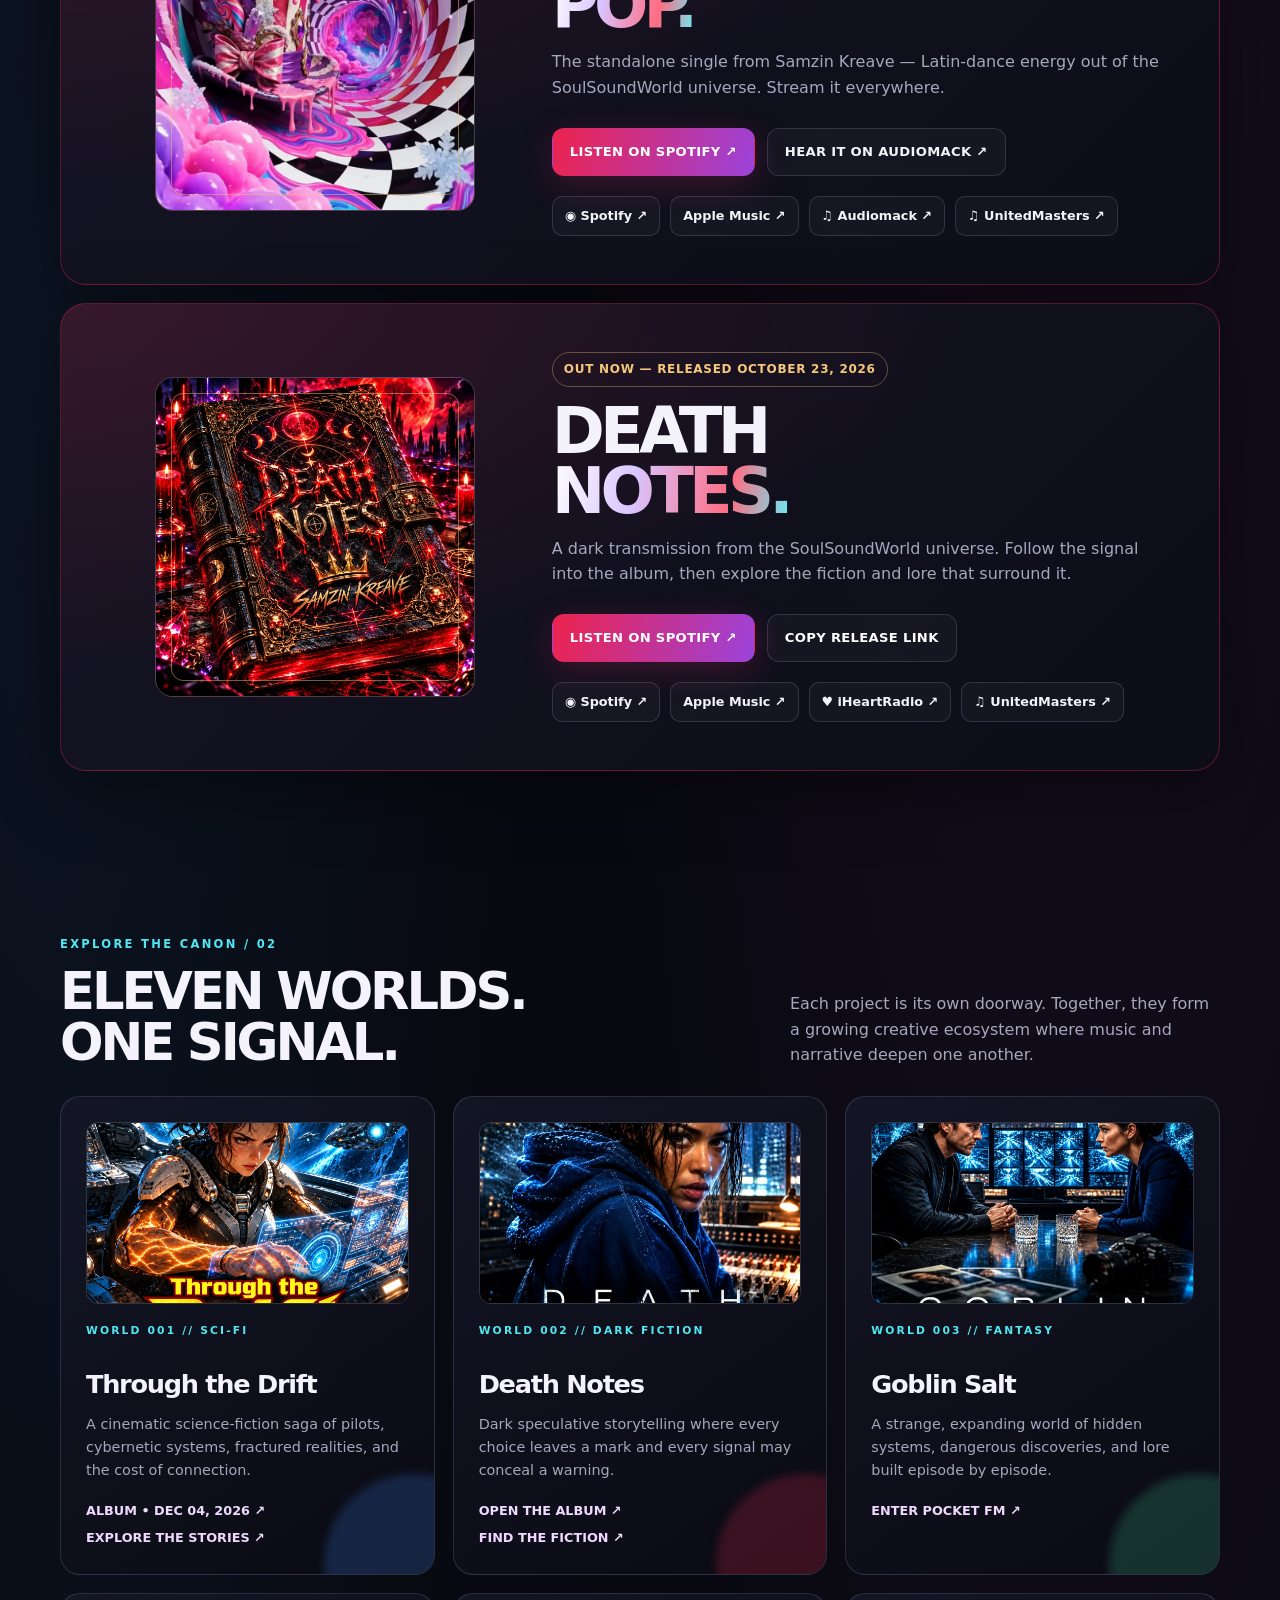
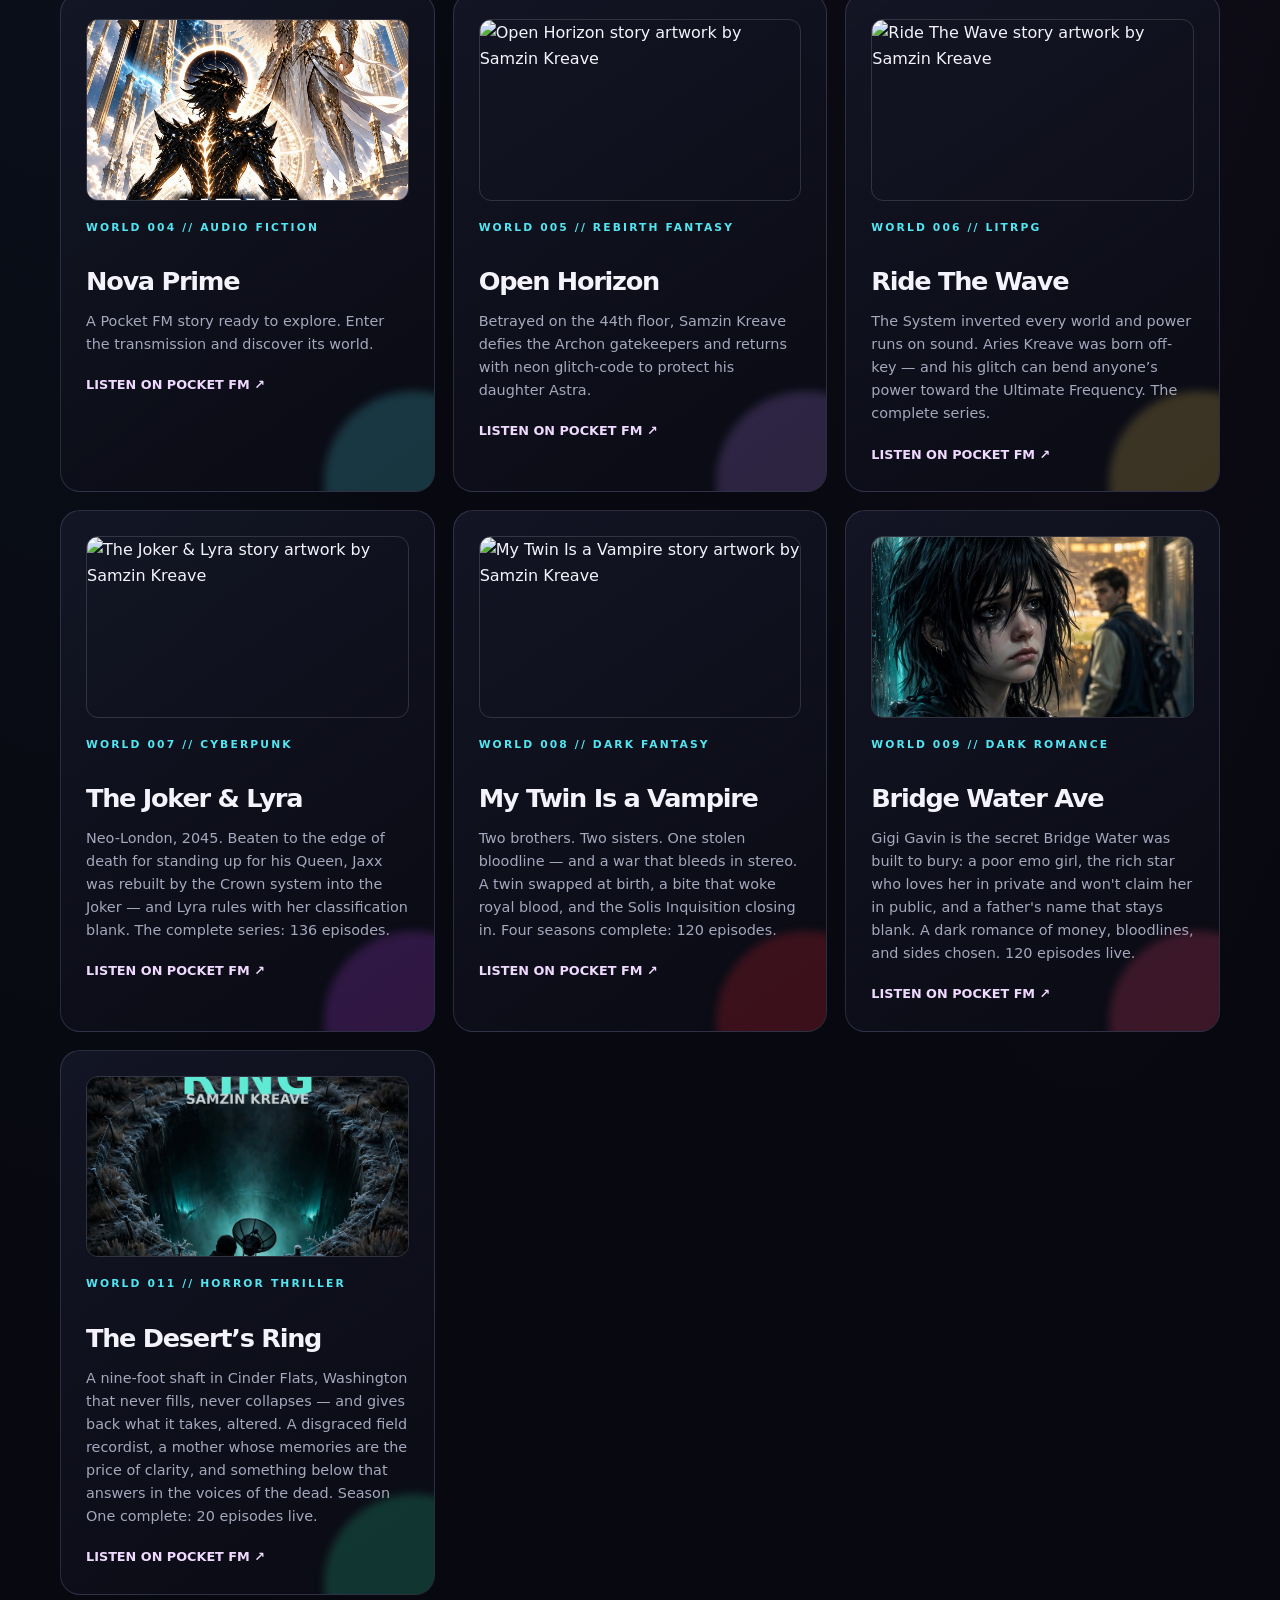
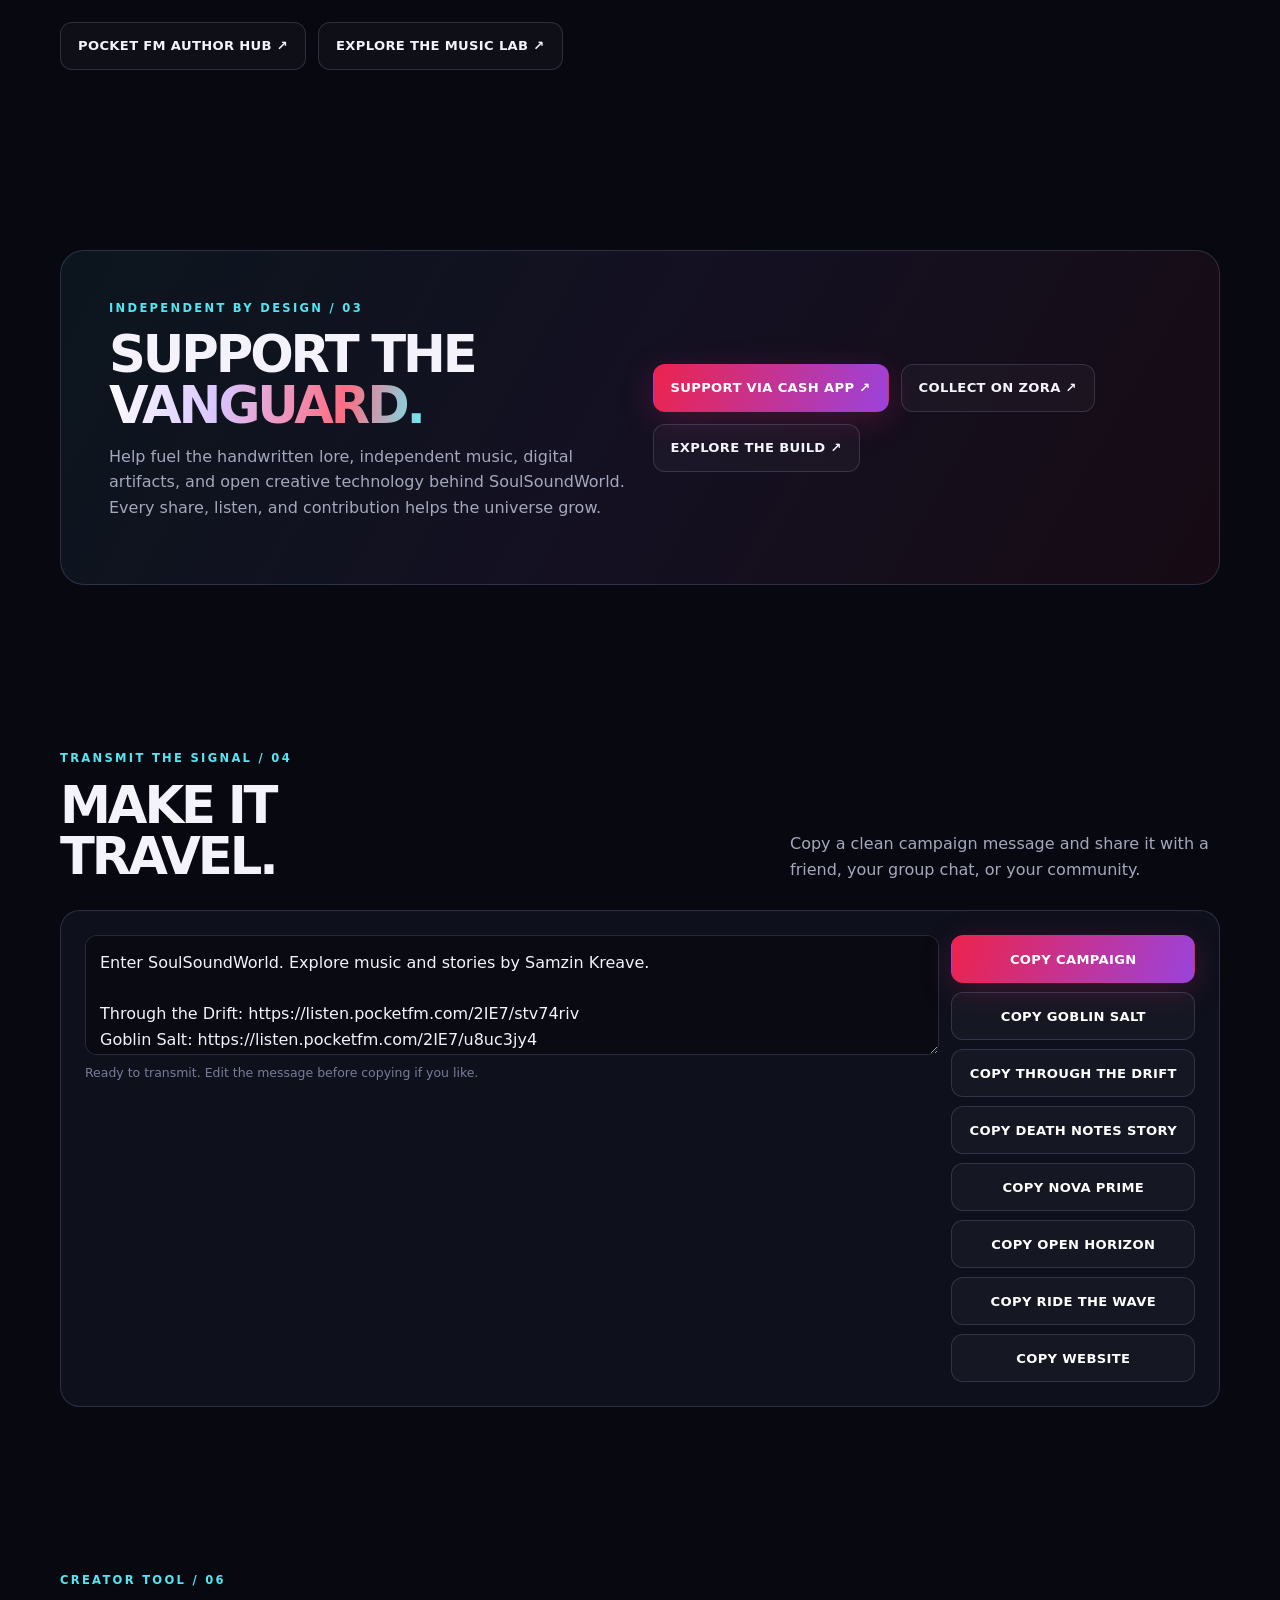
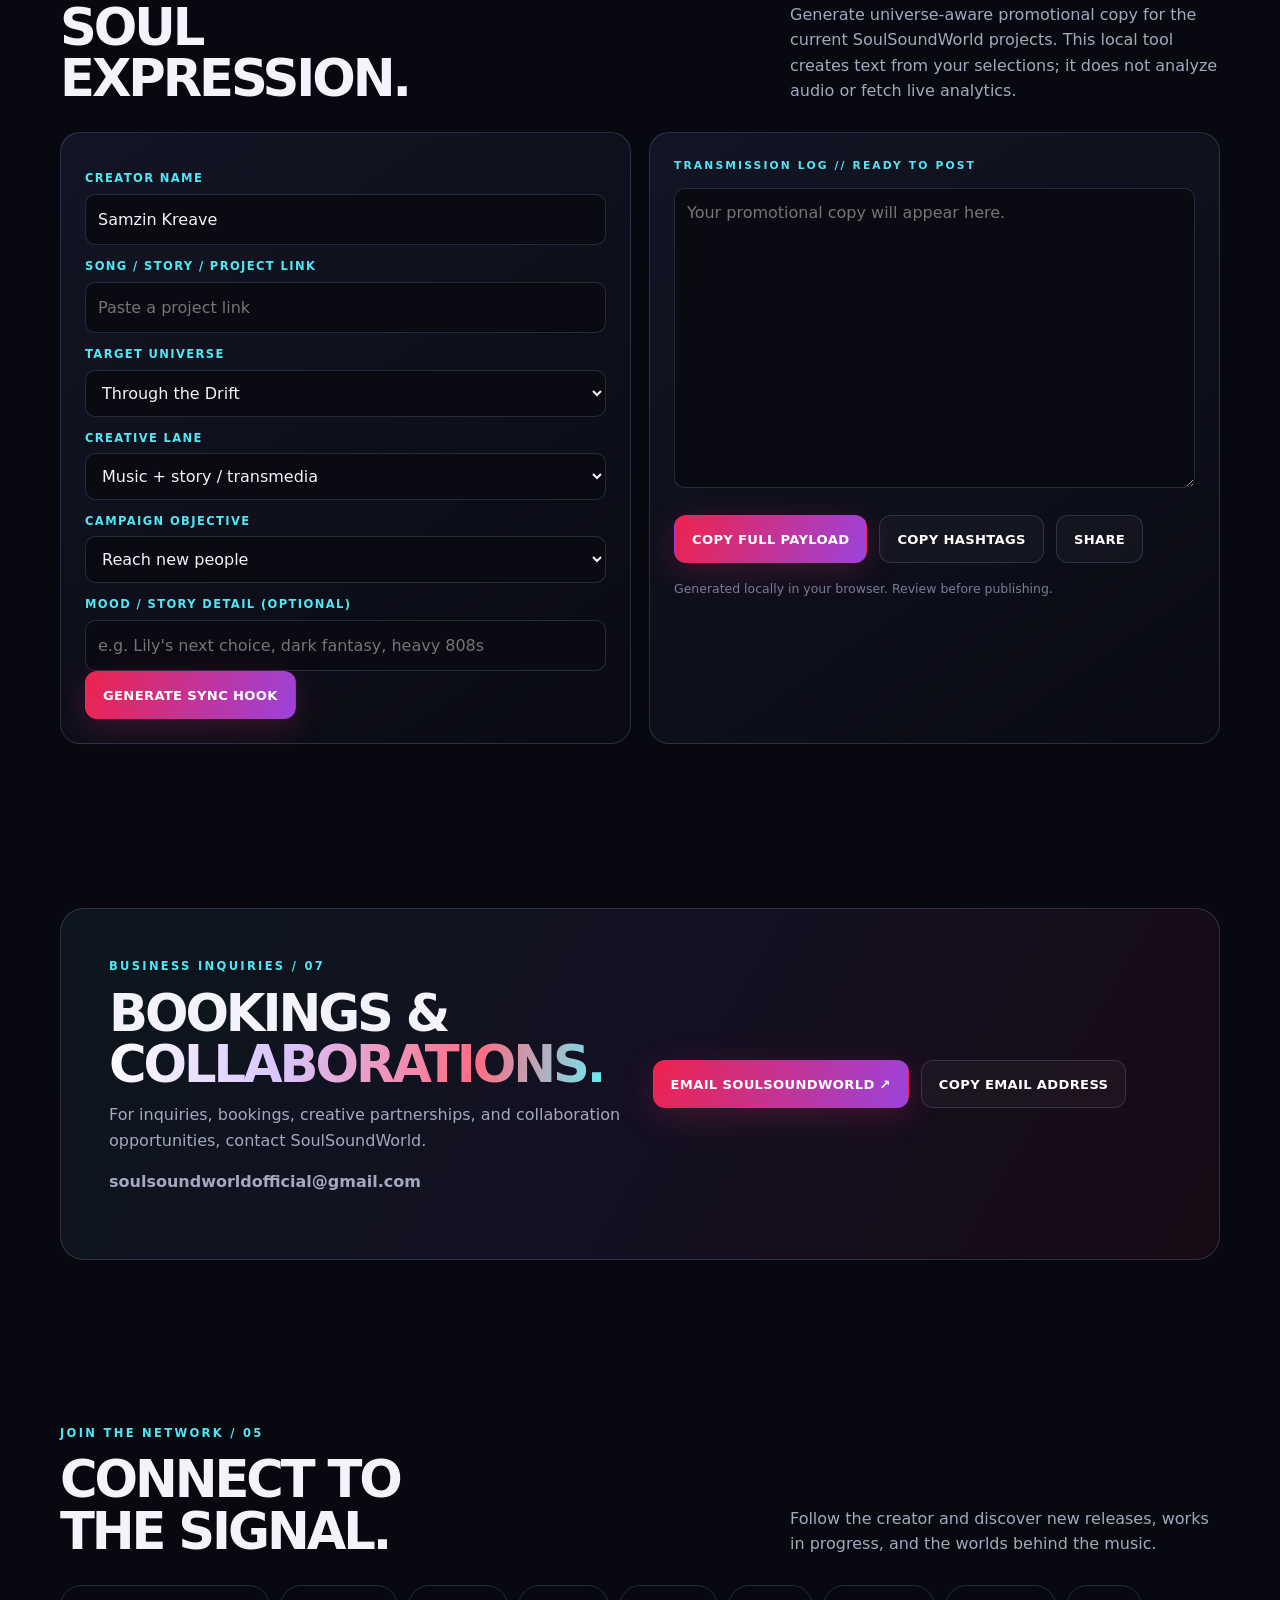
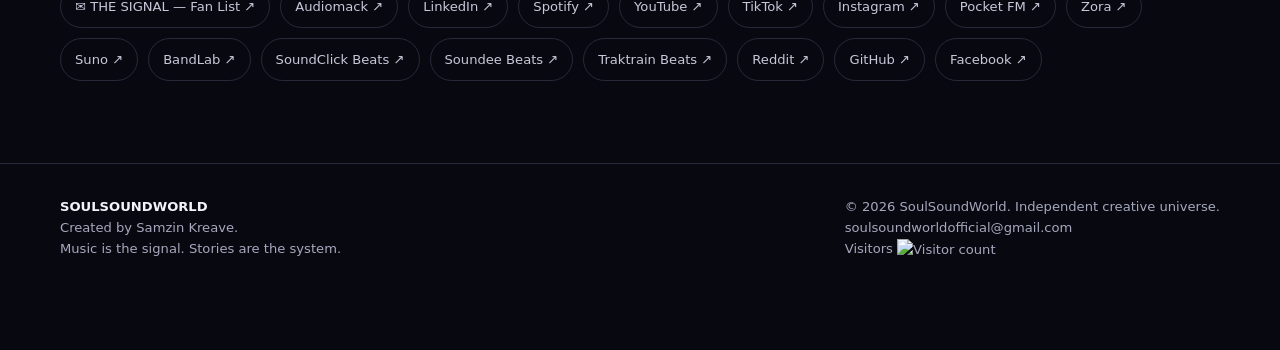
==== commit 3c8c321d: "Eleven worlds: add The Desert's Ring card (WORLD 011), ledger to 1,342 episodes / 3.6M+ words, Novem" ====
--- a/index.html
+++ b/index.html
@@ -86,14 +86,14 @@
 <div class="cover"><img src="death-notes-album.jpg" alt="Death Notes album cover by Samzin Kreave" fetchpriority="high"></div>
 <div class="launchcopy"><span class="date">OUT NOW — RELEASED OCTOBER 23, 2026</span><h3>DEATH<br><span class="gradient">NOTES.</span></h3><p>A dark transmission from the SoulSoundWorld universe. Follow the signal into the album, then explore the fiction and lore that surround it.</p><div class="actions"><a class="btn primary" href="https://open.spotify.com/album/7w5BTfKdkcOWqYZjqutUOO" target="_blank" rel="noopener">LISTEN ON SPOTIFY ↗</a><button class="btn secondary" id="copyDeath">COPY RELEASE LINK</button></div><div class="platforms"><a class="platform" href="https://open.spotify.com/album/7w5BTfKdkcOWqYZjqutUOO" target="_blank" rel="noopener">◉ Spotify ↗</a><a class="platform" href="https://music.apple.com/us/album/death-notes/6819899153" target="_blank" rel="noopener"> Apple Music ↗</a><a class="platform" href="https://www.iheart.com/artist/samzin-kreave-41215792/" target="_blank" rel="noopener">♥ iHeartRadio ↗</a><a class="platform" href="https://unitedmasters.com/m/death-notes-10" target="_blank" rel="noopener">♫ UnitedMasters ↗</a></div></div>
 </div></div></section>
-<section id="worlds"><div class="wrap"><div class="head"><div><div class="eyebrow">Explore the canon / 02</div><h2>NINE WORLDS.<br>ONE SIGNAL.</h2></div><p>Each project is its own doorway. Together, they form a growing creative ecosystem where music and narrative deepen one another.</p></div>
+<section id="worlds"><div class="wrap"><div class="head"><div><div class="eyebrow">Explore the canon / 02</div><h2>ELEVEN WORLDS.<br>ONE SIGNAL.</h2></div><p>Each project is its own doorway. Together, they form a growing creative ecosystem where music and narrative deepen one another.</p></div>
 <div class="worldgrid">
 <article class="world" style="--glow:#428fff33"><img class="worldart" src="through-the-drift-story.jpg" alt="Through the Drift story artwork by Samzin Kreave" loading="lazy"><div class="code">WORLD 001 // SCI-FI</div><h3>Through the Drift</h3><p>A cinematic science-fiction saga of pilots, cybernetic systems, fractured realities, and the cost of connection.</p><a class="textlink" href="https://unitedmasters.com/m/through-the-drift" target="_blank" rel="noopener">ALBUM • DEC 04, 2026 ↗</a><br><a class="textlink" href="https://listen.pocketfm.com/2IE7/stv74riv" target="_blank" rel="noopener">EXPLORE THE STORIES ↗</a></article>
 <article class="world" style="--glow:#ff315833"><img class="worldart" src="death-notes-story.jpg" alt="Death Notes story artwork by Samzin Kreave" loading="lazy"><div class="code">WORLD 002 // DARK FICTION</div><h3>Death Notes</h3><p>Dark speculative storytelling where every choice leaves a mark and every signal may conceal a warning.</p><a class="textlink" href="https://open.spotify.com/album/7w5BTfKdkcOWqYZjqutUOO" target="_blank" rel="noopener">OPEN THE ALBUM ↗</a><br><a class="textlink" href="https://listen.pocketfm.com/2IE7/nzun34b3" target="_blank" rel="noopener">FIND THE FICTION ↗</a></article>
 <article class="world" style="--glow:#50ffb729"><img class="worldart" src="goblin-salt-story.jpg" alt="Goblin Salt story artwork by Samzin Kreave" loading="lazy"><div class="code">WORLD 003 // FANTASY</div><h3>Goblin Salt</h3><p>A strange, expanding world of hidden systems, dangerous discoveries, and lore built episode by episode.</p><a class="textlink" href="https://listen.pocketfm.com/2IE7/u8uc3jy4" target="_blank" rel="noopener">ENTER POCKET FM ↗</a></article>
 <article class="world" style="--glow:#52e6f233"><img class="worldart" src="nova-prime-story.jpg" alt="Nova Prime story artwork" loading="lazy"><div class="code">WORLD 004 // AUDIO FICTION</div><h3>Nova Prime</h3><p>A Pocket FM story ready to explore. Enter the transmission and discover its world.</p><a class="textlink" href="https://pocketfm.onelink.me/2IE7?af_dp=pocketfm%3A%2F%2Fopen&referrer_uid=1a0b9294cef306442e2268ae8a457c49bbe63dcb&c=default&af_og_description=&af_og_image=&channel=WHATSAPP&pid=app_share&entity_id=46ca6e77e0c65d3639559162362afbf20d649f9c&af_siteid=com.radio.pocketfm&af_og_title=POCKET+FM&deep_link_value=pocketfm%3A%2F%2Fopen%3Fentity_type%3Dshow%26entity_id%3D46ca6e77e0c65d3639559162362afbf20d649f9c&af_sub1=share_button&entity_type=show&af_sub4=46ca6e77e0c65d3639559162362afbf20d649f9c&af_sub3=07d0ff613ad7f912&referrer_platform=android&af_sub2=ShowDetailsScreen&af_referrer_uid=1788396199410-6177403752601743162" target="_blank" rel="noopener noreferrer">LISTEN ON POCKET FM ↗</a></article><article class="world" style="--glow:#b78bff33"><img class="worldart" src="https://image.pocketfm.org/I/AABM/Cem1f6v0hoLkFaLujGy6IS/5a58c340b27a/Cem1f6v0hoLkFaLujGy6IS.webp" alt="Open Horizon story artwork by Samzin Kreave" loading="lazy"><div class="code">WORLD 005 // REBIRTH FANTASY</div><h3>Open Horizon</h3><p>Betrayed on the 44th floor, Samzin Kreave defies the Archon gatekeepers and returns with neon glitch-code to protect his daughter Astra.</p><a class="textlink" href="https://pocketfm.com/show/0a44faef15d8e9b314d8d8478ebc0d7768a731a7" target="_blank" rel="noopener">LISTEN ON POCKET FM ↗</a></article><article class="world" style="--glow:#ffd75e33"><img class="worldart" src="https://image.pocketfm.org/I/AABM/DK2WlXR6H0tCLgoTZOgqdJ/5a58c340b27a/DK2WlXR6H0tCLgoTZOgqdJ.webp" alt="Ride The Wave story artwork by Samzin Kreave" loading="lazy"><div class="code">WORLD 006 // LITRPG</div><h3>Ride The Wave</h3><p>The System inverted every world and power runs on sound. Aries Kreave was born off-key — and his glitch can bend anyone&#8217;s power toward the Ultimate Frequency. The complete series.</p><a class="textlink" href="https://pocketfm.com/show/936416f6dc4af31669cbb40b75b36818f8b4a226" target="_blank" rel="noopener">LISTEN ON POCKET FM ↗</a></article>
 <article class="world" style="--glow:#c44dff33"><img class="worldart" src="https://image.pocketfm.org/I/AABM/EcgL9BwmovH8SgfrYaxotm/5a58c340b27a/EcgL9BwmovH8SgfrYaxotm.webp" alt="The Joker &amp; Lyra story artwork by Samzin Kreave" loading="lazy"><div class="code">WORLD 007 // CYBERPUNK</div><h3>The Joker &amp; Lyra</h3><p>Neo-London, 2045. Beaten to the edge of death for standing up for his Queen, Jaxx was rebuilt by the Crown system into the Joker — and Lyra rules with her classification blank. The complete series: 136 episodes.</p><a class="textlink" href="https://pocketfm.com/show/the-joker-lyra/b0cf396df3f62147e4881b41c5e6a5e097c748d4" target="_blank" rel="noopener">LISTEN ON POCKET FM ↗</a></article>
-<article class="world" style="--glow:#ff2a3c33"><img class="worldart" src="https://image.pocketfm.org/I/AABM/FUw2c7mPKqTvfpv8Tt6QJt/5a58c340b27a/FUw2c7mPKqTvfpv8Tt6QJt.webp" alt="My Twin Is a Vampire story artwork by Samzin Kreave" loading="lazy"><div class="code">WORLD 008 // DARK FANTASY</div><h3>My Twin Is a Vampire</h3><p>Two brothers. Two sisters. One stolen bloodline — and a war that bleeds in stereo. A twin swapped at birth, a bite that woke royal blood, and the Solis Inquisition closing in. Four seasons complete: 120 episodes.</p><a class="textlink" href="https://pocketfm.com/show/my-twin-is-a-vampire/38cf32bd3bf5af97d04c53d9d5956c826ffb09e5" target="_blank" rel="noopener">LISTEN ON POCKET FM ↗</a></article><article class="world" style="--glow:#ff4d7e33"><img class="worldart" src="bridge-water-ave-story.jpg" alt="Bridge Water Ave story artwork by Samzin Kreave" loading="lazy"><div class="code">WORLD 009 // DARK ROMANCE</div><h3>Bridge Water Ave</h3><p>Gigi Gavin is the secret Bridge Water was built to bury: a poor emo girl, the rich star who loves her in private and won't claim her in public, and a father's name that stays blank. A dark romance of money, bloodlines, and sides chosen. 120 episodes live.</p><a class="textlink" href="https://pocketfm.com/show/4c99e8eced42a73ac0e9d1f3465e494f4f32e8ee" target="_blank" rel="noopener">LISTEN ON POCKET FM ↗</a></article></div><div class="actions"><a class="btn secondary" href="https://listen.pocketfm.com/2IE7/9m035nzz" target="_blank" rel="noopener">POCKET FM AUTHOR HUB ↗</a><a class="btn secondary" href="https://suno.com/@soulsoundworldofficial" target="_blank" rel="noopener">EXPLORE THE MUSIC LAB ↗</a></div>
+<article class="world" style="--glow:#ff2a3c33"><img class="worldart" src="https://image.pocketfm.org/I/AABM/FUw2c7mPKqTvfpv8Tt6QJt/5a58c340b27a/FUw2c7mPKqTvfpv8Tt6QJt.webp" alt="My Twin Is a Vampire story artwork by Samzin Kreave" loading="lazy"><div class="code">WORLD 008 // DARK FANTASY</div><h3>My Twin Is a Vampire</h3><p>Two brothers. Two sisters. One stolen bloodline — and a war that bleeds in stereo. A twin swapped at birth, a bite that woke royal blood, and the Solis Inquisition closing in. Four seasons complete: 120 episodes.</p><a class="textlink" href="https://pocketfm.com/show/my-twin-is-a-vampire/38cf32bd3bf5af97d04c53d9d5956c826ffb09e5" target="_blank" rel="noopener">LISTEN ON POCKET FM ↗</a></article><article class="world" style="--glow:#ff4d7e33"><img class="worldart" src="bridge-water-ave-story.jpg" alt="Bridge Water Ave story artwork by Samzin Kreave" loading="lazy"><div class="code">WORLD 009 // DARK ROMANCE</div><h3>Bridge Water Ave</h3><p>Gigi Gavin is the secret Bridge Water was built to bury: a poor emo girl, the rich star who loves her in private and won't claim her in public, and a father's name that stays blank. A dark romance of money, bloodlines, and sides chosen. 120 episodes live.</p><a class="textlink" href="https://pocketfm.com/show/4c99e8eced42a73ac0e9d1f3465e494f4f32e8ee" target="_blank" rel="noopener">LISTEN ON POCKET FM ↗</a></article><article class="world" style="--glow:#2ee6a833"><img class="worldart" src="deserts-ring-story.jpg" alt="The Desert's Ring story artwork by Samzin Kreave" loading="lazy"><div class="code">WORLD 011 // HORROR THRILLER</div><h3>The Desert’s Ring</h3><p>A nine-foot shaft in Cinder Flats, Washington that never fills, never collapses — and gives back what it takes, altered. A disgraced field recordist, a mother whose memories are the price of clarity, and something below that answers in the voices of the dead. Season One complete: 20 episodes live.</p><a class="textlink" href="https://listen.pocketfm.com/2IE7/9m035nzz" target="_blank" rel="noopener">LISTEN ON POCKET FM ↗</a></article></div><div class="actions"><a class="btn secondary" href="https://listen.pocketfm.com/2IE7/9m035nzz" target="_blank" rel="noopener">POCKET FM AUTHOR HUB ↗</a><a class="btn secondary" href="https://suno.com/@soulsoundworldofficial" target="_blank" rel="noopener">EXPLORE THE MUSIC LAB ↗</a></div>
 </div></section>
 <section id="support"><div class="wrap"><div class="support"><div><div class="eyebrow">Independent by design / 03</div><h2>SUPPORT THE<br><span class="gradient">VANGUARD.</span></h2><p>Help fuel the handwritten lore, independent music, digital artifacts, and open creative technology behind SoulSoundWorld. Every share, listen, and contribution helps the universe grow.</p></div><div class="supportactions"><a class="btn primary" href="https://cash.app/$SammuelMejias8" target="_blank" rel="noopener">SUPPORT VIA CASH APP ↗</a><a class="btn secondary" href="https://zora.co/@soulsoundworld_samzinkreave" target="_blank" rel="noopener">COLLECT ON ZORA ↗</a><a class="btn secondary" href="https://github.com/soulsoundworldofficial-lang/soulsound-v0" target="_blank" rel="noopener">EXPLORE THE BUILD ↗</a></div></div></div></section>
 <section id="share"><div class="wrap"><div class="head"><div><div class="eyebrow">Transmit the signal / 04</div><h2>MAKE IT<br>TRAVEL.</h2></div><p>Copy a clean campaign message and share it with a friend, your group chat, or your community.</p></div>
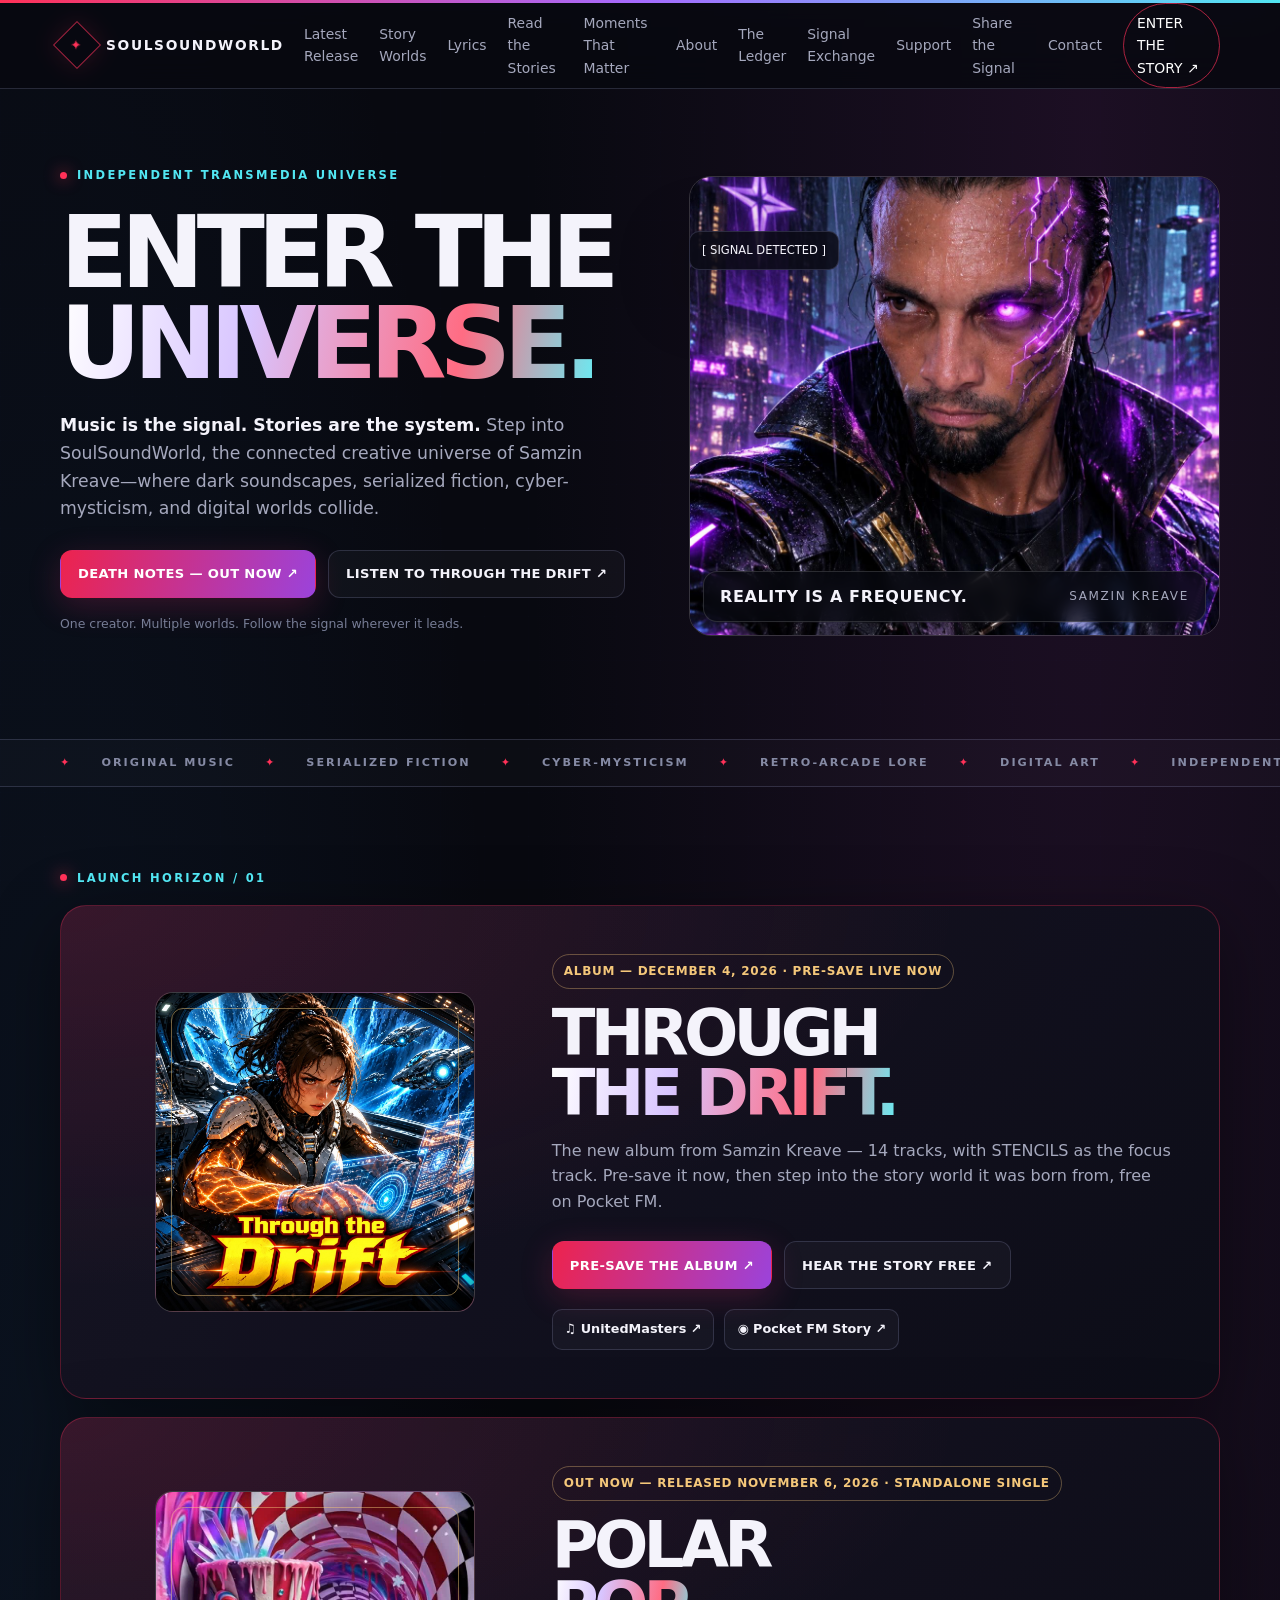
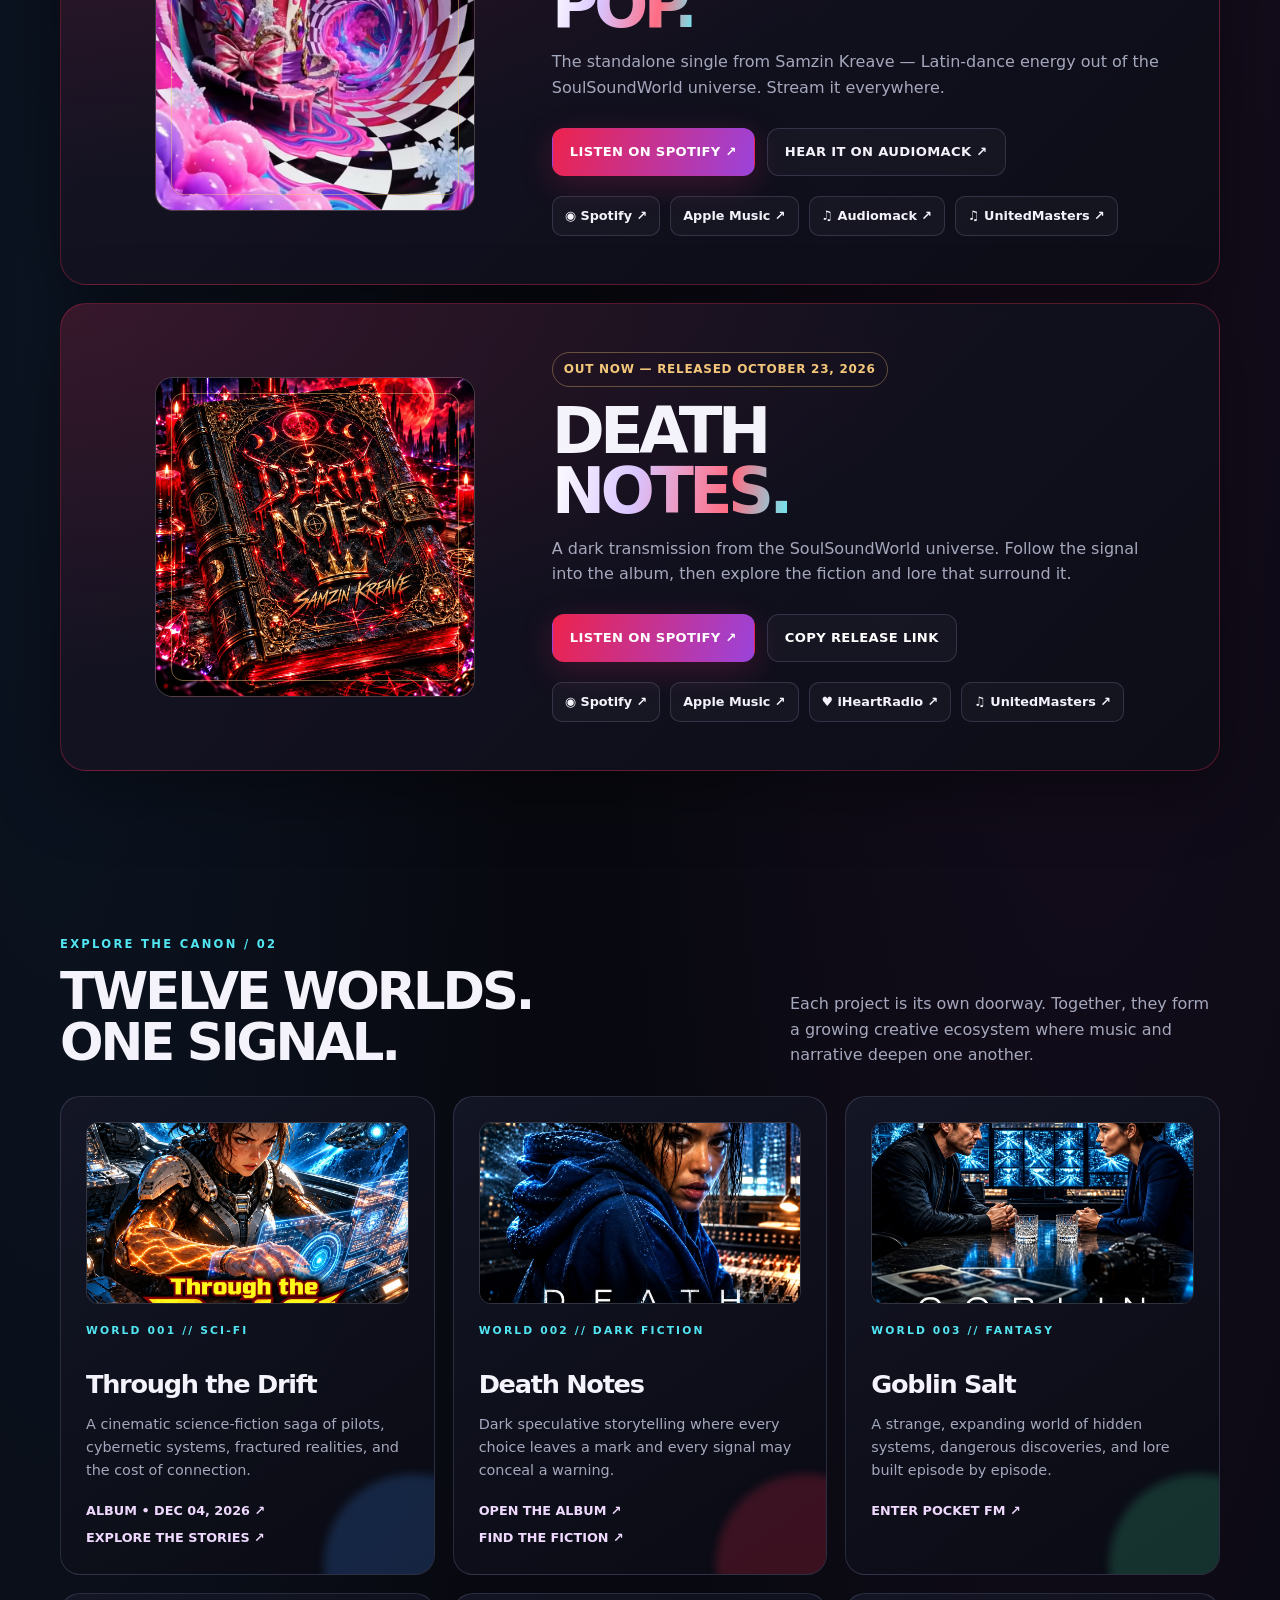
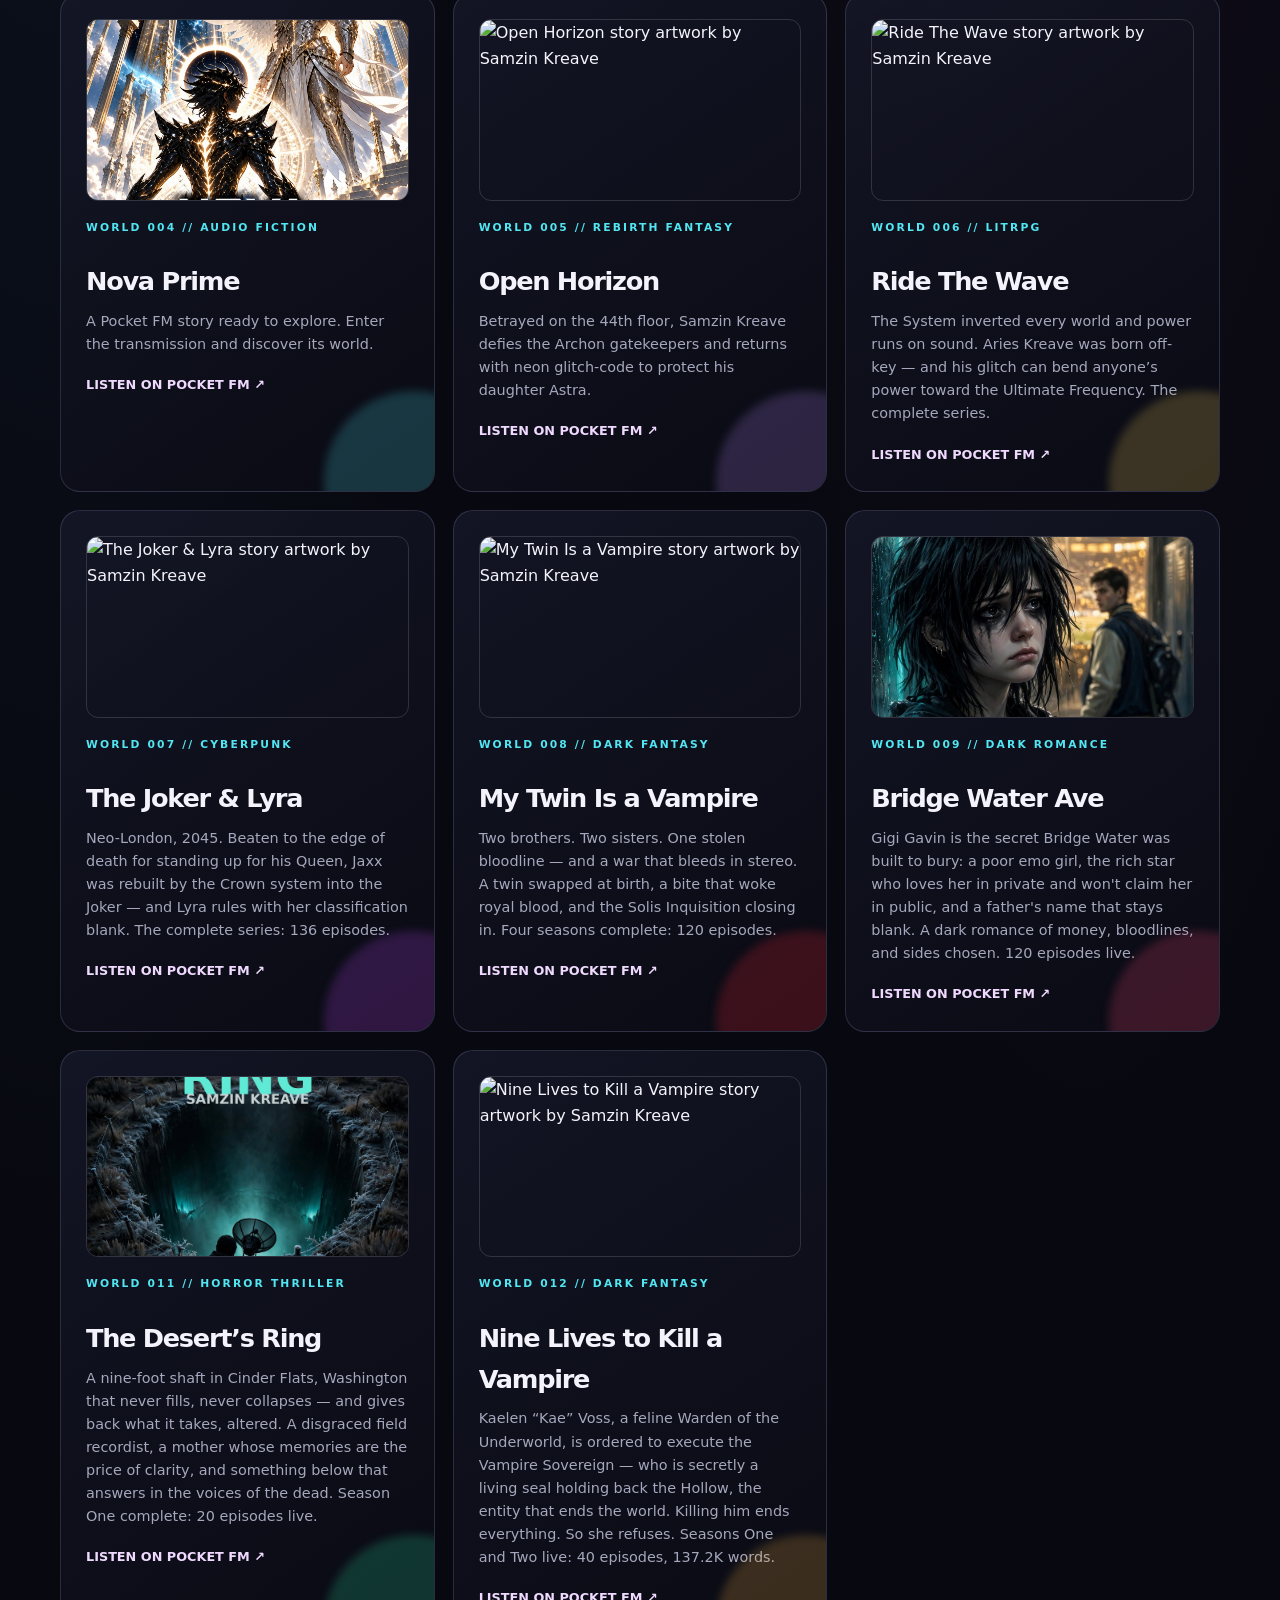
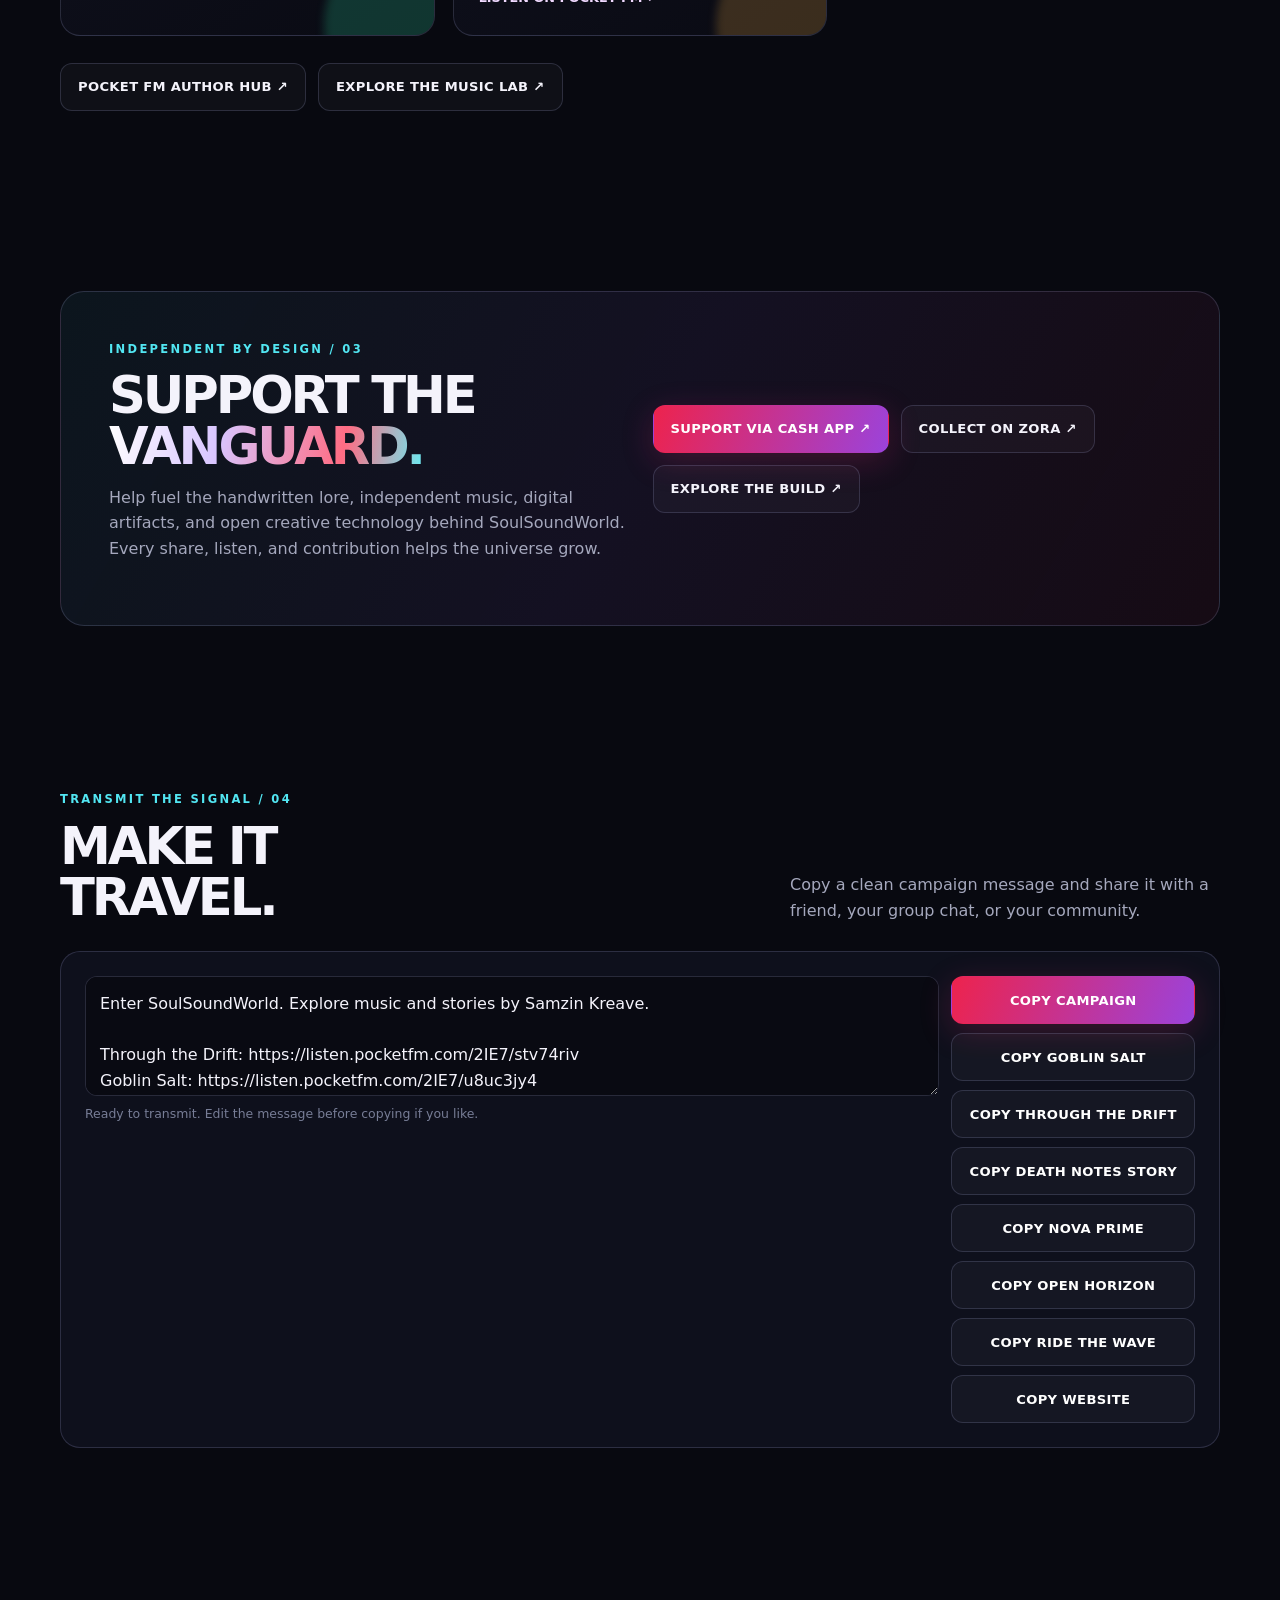
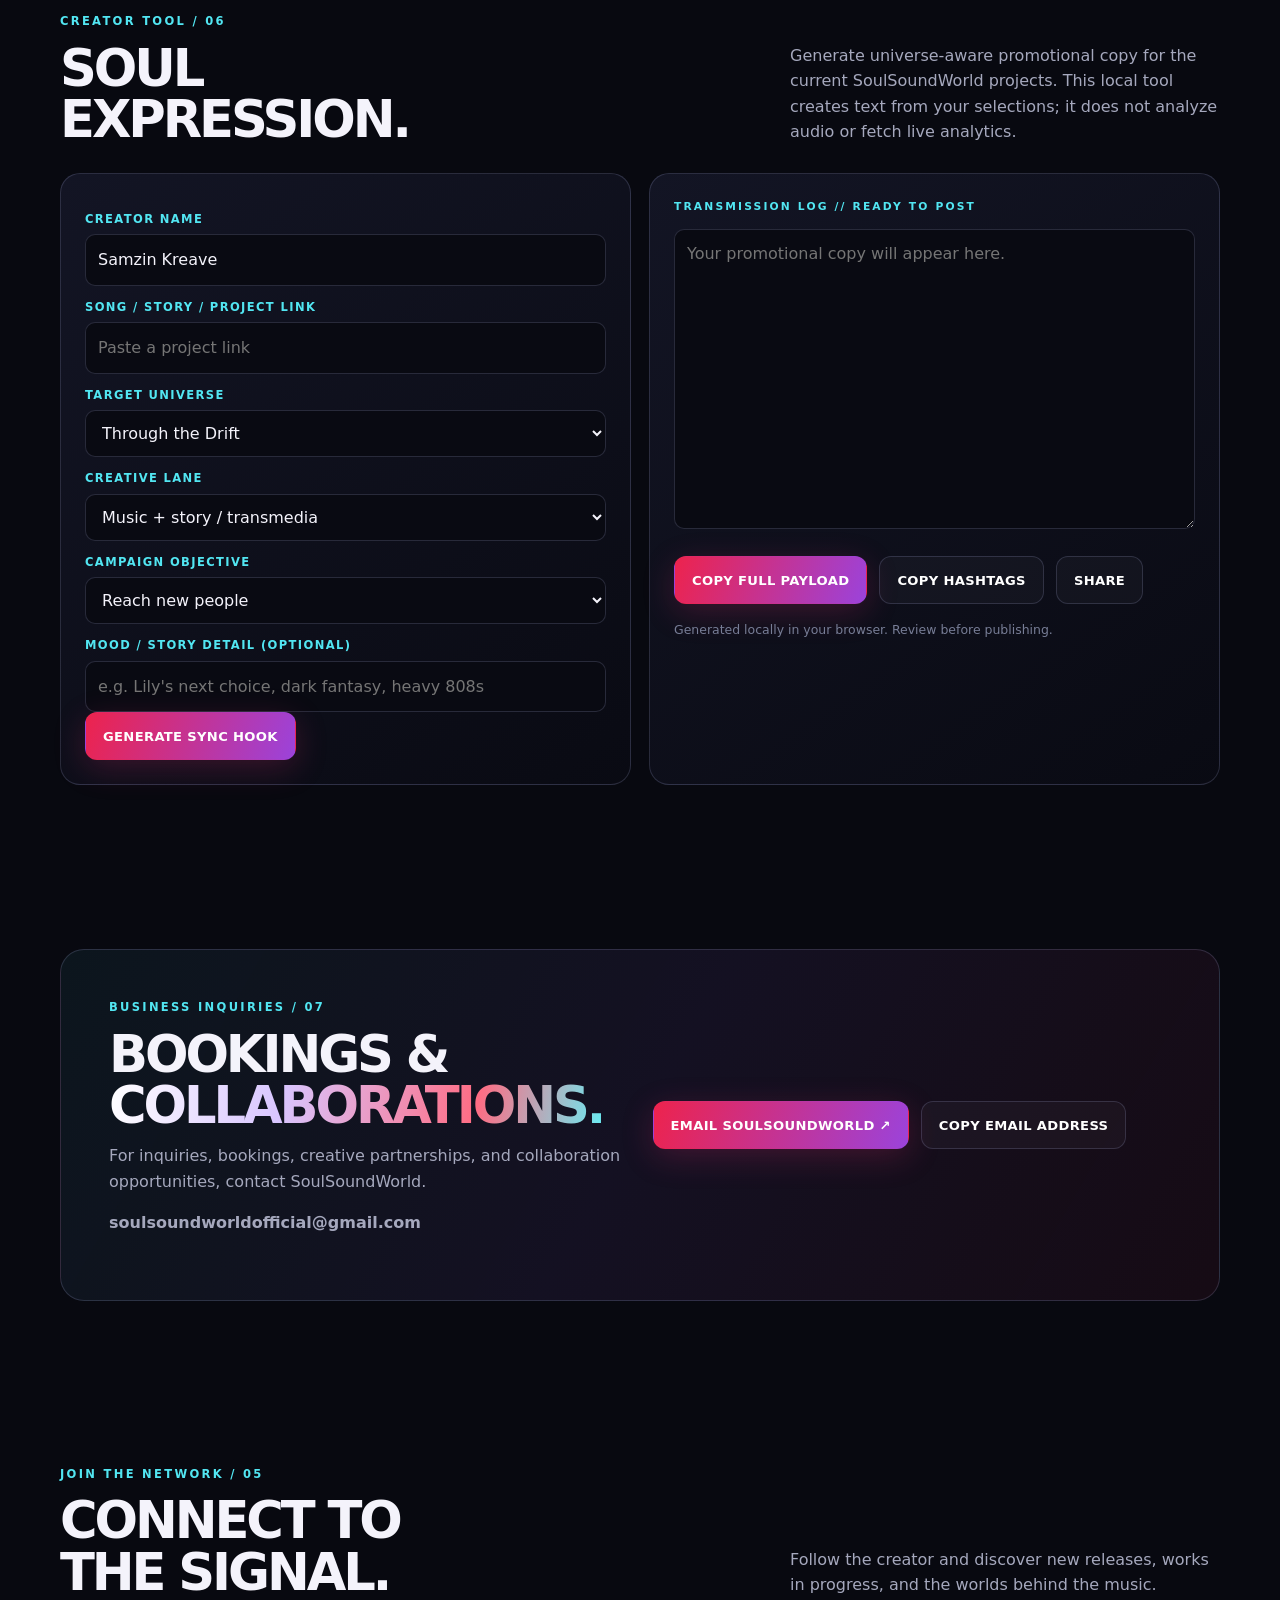
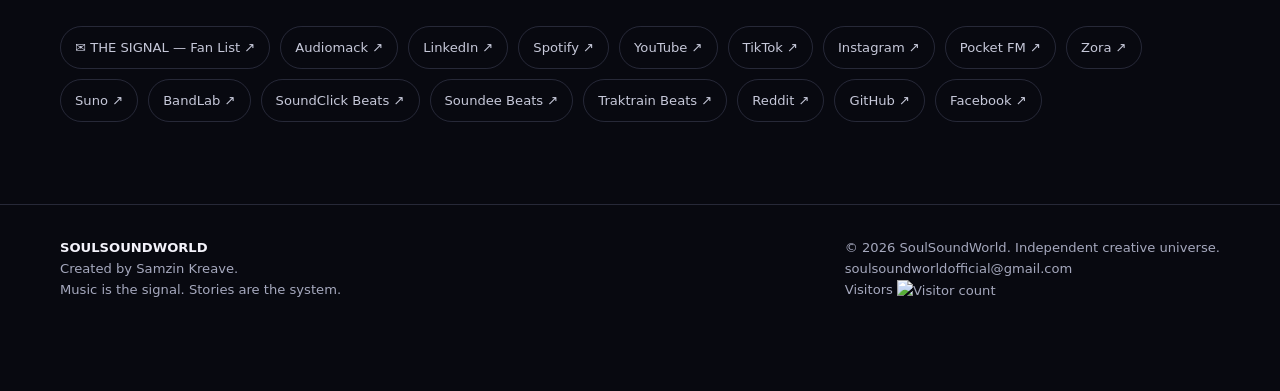
==== commit c9ce51d6: "Twelve worlds: add Nine Lives to Kill a Vampire card (WORLD 012), ledger to 1,386 episodes / 5.1M+ w" ====
--- a/index.html
+++ b/index.html
@@ -86,14 +86,14 @@
 <div class="cover"><img src="death-notes-album.jpg" alt="Death Notes album cover by Samzin Kreave" fetchpriority="high"></div>
 <div class="launchcopy"><span class="date">OUT NOW — RELEASED OCTOBER 23, 2026</span><h3>DEATH<br><span class="gradient">NOTES.</span></h3><p>A dark transmission from the SoulSoundWorld universe. Follow the signal into the album, then explore the fiction and lore that surround it.</p><div class="actions"><a class="btn primary" href="https://open.spotify.com/album/7w5BTfKdkcOWqYZjqutUOO" target="_blank" rel="noopener">LISTEN ON SPOTIFY ↗</a><button class="btn secondary" id="copyDeath">COPY RELEASE LINK</button></div><div class="platforms"><a class="platform" href="https://open.spotify.com/album/7w5BTfKdkcOWqYZjqutUOO" target="_blank" rel="noopener">◉ Spotify ↗</a><a class="platform" href="https://music.apple.com/us/album/death-notes/6819899153" target="_blank" rel="noopener"> Apple Music ↗</a><a class="platform" href="https://www.iheart.com/artist/samzin-kreave-41215792/" target="_blank" rel="noopener">♥ iHeartRadio ↗</a><a class="platform" href="https://unitedmasters.com/m/death-notes-10" target="_blank" rel="noopener">♫ UnitedMasters ↗</a></div></div>
 </div></div></section>
-<section id="worlds"><div class="wrap"><div class="head"><div><div class="eyebrow">Explore the canon / 02</div><h2>ELEVEN WORLDS.<br>ONE SIGNAL.</h2></div><p>Each project is its own doorway. Together, they form a growing creative ecosystem where music and narrative deepen one another.</p></div>
+<section id="worlds"><div class="wrap"><div class="head"><div><div class="eyebrow">Explore the canon / 02</div><h2>TWELVE WORLDS.<br>ONE SIGNAL.</h2></div><p>Each project is its own doorway. Together, they form a growing creative ecosystem where music and narrative deepen one another.</p></div>
 <div class="worldgrid">
 <article class="world" style="--glow:#428fff33"><img class="worldart" src="through-the-drift-story.jpg" alt="Through the Drift story artwork by Samzin Kreave" loading="lazy"><div class="code">WORLD 001 // SCI-FI</div><h3>Through the Drift</h3><p>A cinematic science-fiction saga of pilots, cybernetic systems, fractured realities, and the cost of connection.</p><a class="textlink" href="https://unitedmasters.com/m/through-the-drift" target="_blank" rel="noopener">ALBUM • DEC 04, 2026 ↗</a><br><a class="textlink" href="https://listen.pocketfm.com/2IE7/stv74riv" target="_blank" rel="noopener">EXPLORE THE STORIES ↗</a></article>
 <article class="world" style="--glow:#ff315833"><img class="worldart" src="death-notes-story.jpg" alt="Death Notes story artwork by Samzin Kreave" loading="lazy"><div class="code">WORLD 002 // DARK FICTION</div><h3>Death Notes</h3><p>Dark speculative storytelling where every choice leaves a mark and every signal may conceal a warning.</p><a class="textlink" href="https://open.spotify.com/album/7w5BTfKdkcOWqYZjqutUOO" target="_blank" rel="noopener">OPEN THE ALBUM ↗</a><br><a class="textlink" href="https://listen.pocketfm.com/2IE7/nzun34b3" target="_blank" rel="noopener">FIND THE FICTION ↗</a></article>
 <article class="world" style="--glow:#50ffb729"><img class="worldart" src="goblin-salt-story.jpg" alt="Goblin Salt story artwork by Samzin Kreave" loading="lazy"><div class="code">WORLD 003 // FANTASY</div><h3>Goblin Salt</h3><p>A strange, expanding world of hidden systems, dangerous discoveries, and lore built episode by episode.</p><a class="textlink" href="https://listen.pocketfm.com/2IE7/u8uc3jy4" target="_blank" rel="noopener">ENTER POCKET FM ↗</a></article>
 <article class="world" style="--glow:#52e6f233"><img class="worldart" src="nova-prime-story.jpg" alt="Nova Prime story artwork" loading="lazy"><div class="code">WORLD 004 // AUDIO FICTION</div><h3>Nova Prime</h3><p>A Pocket FM story ready to explore. Enter the transmission and discover its world.</p><a class="textlink" href="https://pocketfm.onelink.me/2IE7?af_dp=pocketfm%3A%2F%2Fopen&referrer_uid=1a0b9294cef306442e2268ae8a457c49bbe63dcb&c=default&af_og_description=&af_og_image=&channel=WHATSAPP&pid=app_share&entity_id=46ca6e77e0c65d3639559162362afbf20d649f9c&af_siteid=com.radio.pocketfm&af_og_title=POCKET+FM&deep_link_value=pocketfm%3A%2F%2Fopen%3Fentity_type%3Dshow%26entity_id%3D46ca6e77e0c65d3639559162362afbf20d649f9c&af_sub1=share_button&entity_type=show&af_sub4=46ca6e77e0c65d3639559162362afbf20d649f9c&af_sub3=07d0ff613ad7f912&referrer_platform=android&af_sub2=ShowDetailsScreen&af_referrer_uid=1788396199410-6177403752601743162" target="_blank" rel="noopener noreferrer">LISTEN ON POCKET FM ↗</a></article><article class="world" style="--glow:#b78bff33"><img class="worldart" src="https://image.pocketfm.org/I/AABM/Cem1f6v0hoLkFaLujGy6IS/5a58c340b27a/Cem1f6v0hoLkFaLujGy6IS.webp" alt="Open Horizon story artwork by Samzin Kreave" loading="lazy"><div class="code">WORLD 005 // REBIRTH FANTASY</div><h3>Open Horizon</h3><p>Betrayed on the 44th floor, Samzin Kreave defies the Archon gatekeepers and returns with neon glitch-code to protect his daughter Astra.</p><a class="textlink" href="https://pocketfm.com/show/0a44faef15d8e9b314d8d8478ebc0d7768a731a7" target="_blank" rel="noopener">LISTEN ON POCKET FM ↗</a></article><article class="world" style="--glow:#ffd75e33"><img class="worldart" src="https://image.pocketfm.org/I/AABM/DK2WlXR6H0tCLgoTZOgqdJ/5a58c340b27a/DK2WlXR6H0tCLgoTZOgqdJ.webp" alt="Ride The Wave story artwork by Samzin Kreave" loading="lazy"><div class="code">WORLD 006 // LITRPG</div><h3>Ride The Wave</h3><p>The System inverted every world and power runs on sound. Aries Kreave was born off-key — and his glitch can bend anyone&#8217;s power toward the Ultimate Frequency. The complete series.</p><a class="textlink" href="https://pocketfm.com/show/936416f6dc4af31669cbb40b75b36818f8b4a226" target="_blank" rel="noopener">LISTEN ON POCKET FM ↗</a></article>
 <article class="world" style="--glow:#c44dff33"><img class="worldart" src="https://image.pocketfm.org/I/AABM/EcgL9BwmovH8SgfrYaxotm/5a58c340b27a/EcgL9BwmovH8SgfrYaxotm.webp" alt="The Joker &amp; Lyra story artwork by Samzin Kreave" loading="lazy"><div class="code">WORLD 007 // CYBERPUNK</div><h3>The Joker &amp; Lyra</h3><p>Neo-London, 2045. Beaten to the edge of death for standing up for his Queen, Jaxx was rebuilt by the Crown system into the Joker — and Lyra rules with her classification blank. The complete series: 136 episodes.</p><a class="textlink" href="https://pocketfm.com/show/the-joker-lyra/b0cf396df3f62147e4881b41c5e6a5e097c748d4" target="_blank" rel="noopener">LISTEN ON POCKET FM ↗</a></article>
-<article class="world" style="--glow:#ff2a3c33"><img class="worldart" src="https://image.pocketfm.org/I/AABM/FUw2c7mPKqTvfpv8Tt6QJt/5a58c340b27a/FUw2c7mPKqTvfpv8Tt6QJt.webp" alt="My Twin Is a Vampire story artwork by Samzin Kreave" loading="lazy"><div class="code">WORLD 008 // DARK FANTASY</div><h3>My Twin Is a Vampire</h3><p>Two brothers. Two sisters. One stolen bloodline — and a war that bleeds in stereo. A twin swapped at birth, a bite that woke royal blood, and the Solis Inquisition closing in. Four seasons complete: 120 episodes.</p><a class="textlink" href="https://pocketfm.com/show/my-twin-is-a-vampire/38cf32bd3bf5af97d04c53d9d5956c826ffb09e5" target="_blank" rel="noopener">LISTEN ON POCKET FM ↗</a></article><article class="world" style="--glow:#ff4d7e33"><img class="worldart" src="bridge-water-ave-story.jpg" alt="Bridge Water Ave story artwork by Samzin Kreave" loading="lazy"><div class="code">WORLD 009 // DARK ROMANCE</div><h3>Bridge Water Ave</h3><p>Gigi Gavin is the secret Bridge Water was built to bury: a poor emo girl, the rich star who loves her in private and won't claim her in public, and a father's name that stays blank. A dark romance of money, bloodlines, and sides chosen. 120 episodes live.</p><a class="textlink" href="https://pocketfm.com/show/4c99e8eced42a73ac0e9d1f3465e494f4f32e8ee" target="_blank" rel="noopener">LISTEN ON POCKET FM ↗</a></article><article class="world" style="--glow:#2ee6a833"><img class="worldart" src="deserts-ring-story.jpg" alt="The Desert's Ring story artwork by Samzin Kreave" loading="lazy"><div class="code">WORLD 011 // HORROR THRILLER</div><h3>The Desert’s Ring</h3><p>A nine-foot shaft in Cinder Flats, Washington that never fills, never collapses — and gives back what it takes, altered. A disgraced field recordist, a mother whose memories are the price of clarity, and something below that answers in the voices of the dead. Season One complete: 20 episodes live.</p><a class="textlink" href="https://listen.pocketfm.com/2IE7/9m035nzz" target="_blank" rel="noopener">LISTEN ON POCKET FM ↗</a></article></div><div class="actions"><a class="btn secondary" href="https://listen.pocketfm.com/2IE7/9m035nzz" target="_blank" rel="noopener">POCKET FM AUTHOR HUB ↗</a><a class="btn secondary" href="https://suno.com/@soulsoundworldofficial" target="_blank" rel="noopener">EXPLORE THE MUSIC LAB ↗</a></div>
+<article class="world" style="--glow:#ff2a3c33"><img class="worldart" src="https://image.pocketfm.org/I/AABM/FUw2c7mPKqTvfpv8Tt6QJt/5a58c340b27a/FUw2c7mPKqTvfpv8Tt6QJt.webp" alt="My Twin Is a Vampire story artwork by Samzin Kreave" loading="lazy"><div class="code">WORLD 008 // DARK FANTASY</div><h3>My Twin Is a Vampire</h3><p>Two brothers. Two sisters. One stolen bloodline — and a war that bleeds in stereo. A twin swapped at birth, a bite that woke royal blood, and the Solis Inquisition closing in. Four seasons complete: 120 episodes.</p><a class="textlink" href="https://pocketfm.com/show/my-twin-is-a-vampire/38cf32bd3bf5af97d04c53d9d5956c826ffb09e5" target="_blank" rel="noopener">LISTEN ON POCKET FM ↗</a></article><article class="world" style="--glow:#ff4d7e33"><img class="worldart" src="bridge-water-ave-story.jpg" alt="Bridge Water Ave story artwork by Samzin Kreave" loading="lazy"><div class="code">WORLD 009 // DARK ROMANCE</div><h3>Bridge Water Ave</h3><p>Gigi Gavin is the secret Bridge Water was built to bury: a poor emo girl, the rich star who loves her in private and won't claim her in public, and a father's name that stays blank. A dark romance of money, bloodlines, and sides chosen. 120 episodes live.</p><a class="textlink" href="https://pocketfm.com/show/4c99e8eced42a73ac0e9d1f3465e494f4f32e8ee" target="_blank" rel="noopener">LISTEN ON POCKET FM ↗</a></article><article class="world" style="--glow:#2ee6a833"><img class="worldart" src="deserts-ring-story.jpg" alt="The Desert's Ring story artwork by Samzin Kreave" loading="lazy"><div class="code">WORLD 011 // HORROR THRILLER</div><h3>The Desert’s Ring</h3><p>A nine-foot shaft in Cinder Flats, Washington that never fills, never collapses — and gives back what it takes, altered. A disgraced field recordist, a mother whose memories are the price of clarity, and something below that answers in the voices of the dead. Season One complete: 20 episodes live.</p><a class="textlink" href="https://listen.pocketfm.com/2IE7/9m035nzz" target="_blank" rel="noopener">LISTEN ON POCKET FM ↗</a></article><article class="world" style="--glow:#ffb84d33"><img class="worldart" src="nine-lives-story.jpg" alt="Nine Lives to Kill a Vampire story artwork by Samzin Kreave" loading="lazy"><div class="code">WORLD 012 // DARK FANTASY</div><h3>Nine Lives to Kill a Vampire</h3><p>Kaelen “Kae” Voss, a feline Warden of the Underworld, is ordered to execute the Vampire Sovereign — who is secretly a living seal holding back the Hollow, the entity that ends the world. Killing him ends everything. So she refuses. Seasons One and Two live: 40 episodes, 137.2K words.</p><a class="textlink" href="https://listen.pocketfm.com/2IE7/9m035nzz" target="_blank" rel="noopener">LISTEN ON POCKET FM ↗</a></article></div><div class="actions"><a class="btn secondary" href="https://listen.pocketfm.com/2IE7/9m035nzz" target="_blank" rel="noopener">POCKET FM AUTHOR HUB ↗</a><a class="btn secondary" href="https://suno.com/@soulsoundworldofficial" target="_blank" rel="noopener">EXPLORE THE MUSIC LAB ↗</a></div>
 </div></section>
 <section id="support"><div class="wrap"><div class="support"><div><div class="eyebrow">Independent by design / 03</div><h2>SUPPORT THE<br><span class="gradient">VANGUARD.</span></h2><p>Help fuel the handwritten lore, independent music, digital artifacts, and open creative technology behind SoulSoundWorld. Every share, listen, and contribution helps the universe grow.</p></div><div class="supportactions"><a class="btn primary" href="https://cash.app/$SammuelMejias8" target="_blank" rel="noopener">SUPPORT VIA CASH APP ↗</a><a class="btn secondary" href="https://zora.co/@soulsoundworld_samzinkreave" target="_blank" rel="noopener">COLLECT ON ZORA ↗</a><a class="btn secondary" href="https://github.com/soulsoundworldofficial-lang/soulsound-v0" target="_blank" rel="noopener">EXPLORE THE BUILD ↗</a></div></div></div></section>
 <section id="share"><div class="wrap"><div class="head"><div><div class="eyebrow">Transmit the signal / 04</div><h2>MAKE IT<br>TRAVEL.</h2></div><p>Copy a clean campaign message and share it with a friend, your group chat, or your community.</p></div>
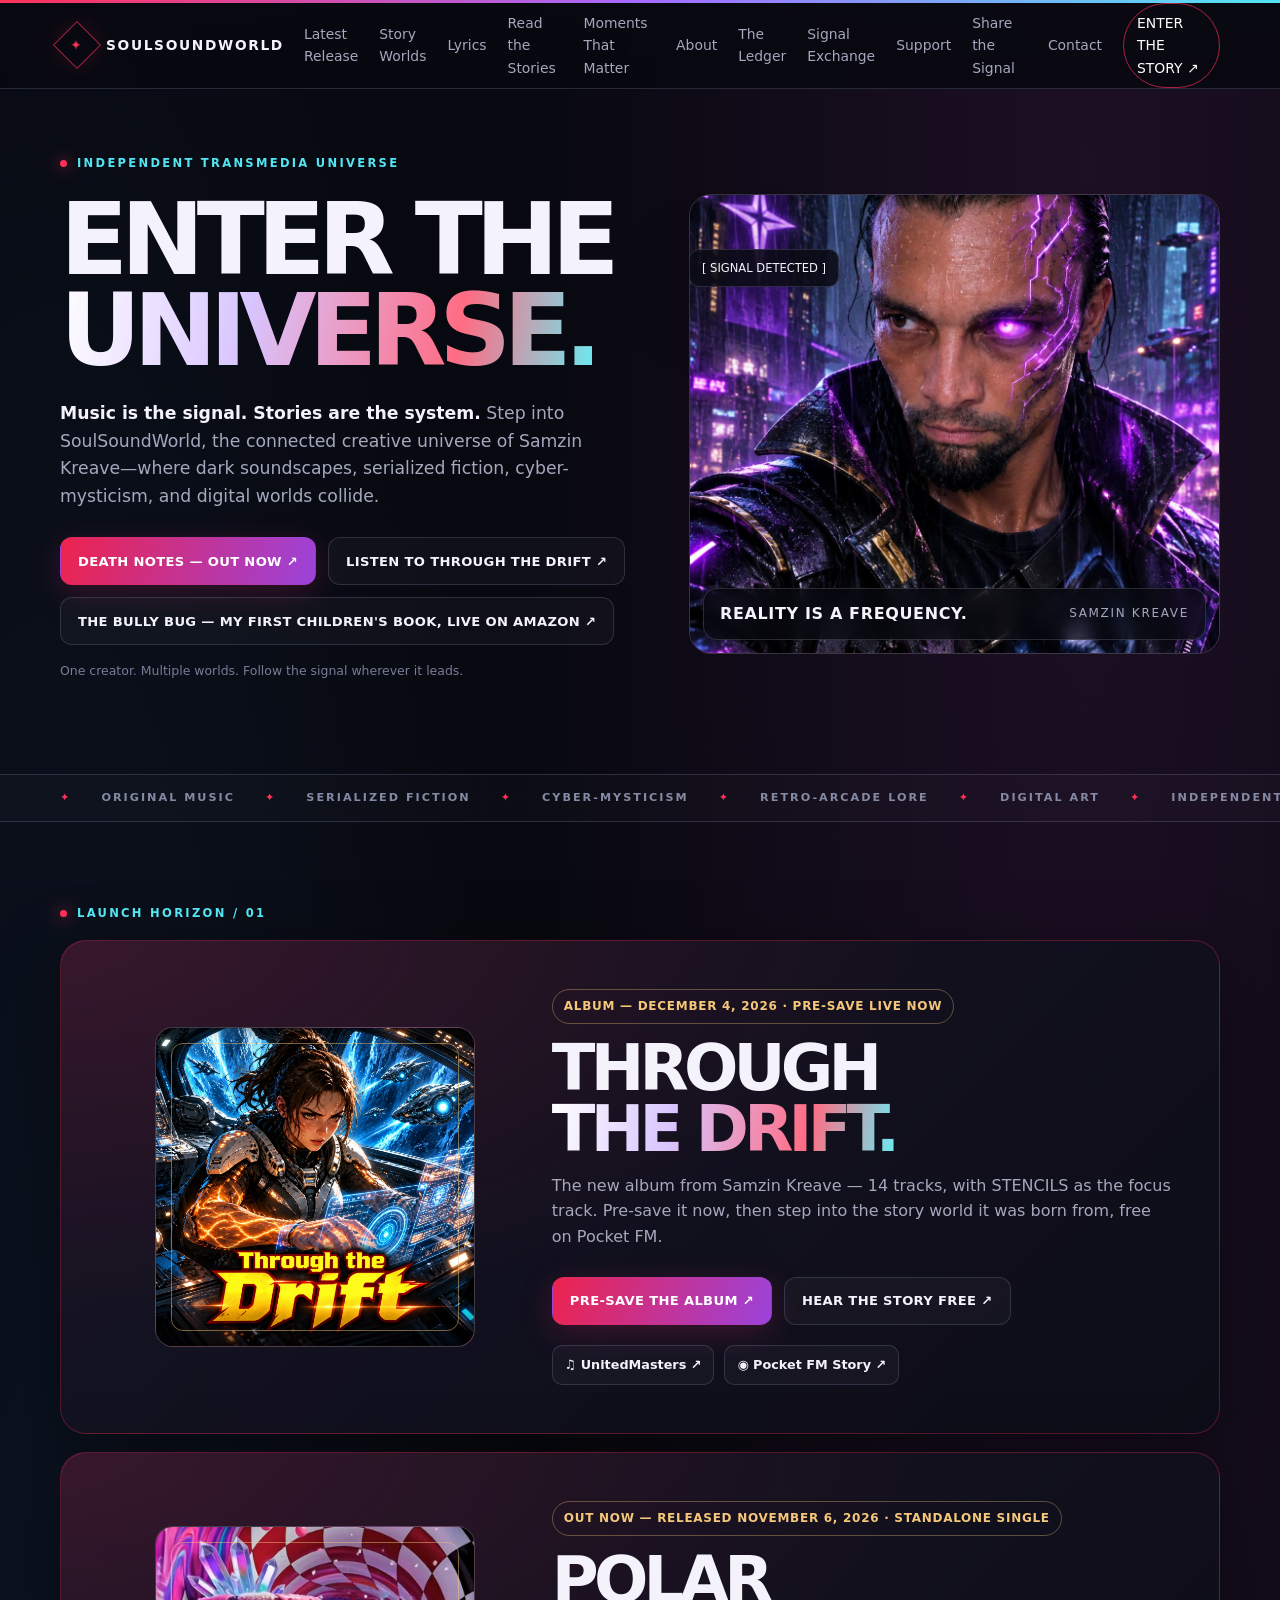
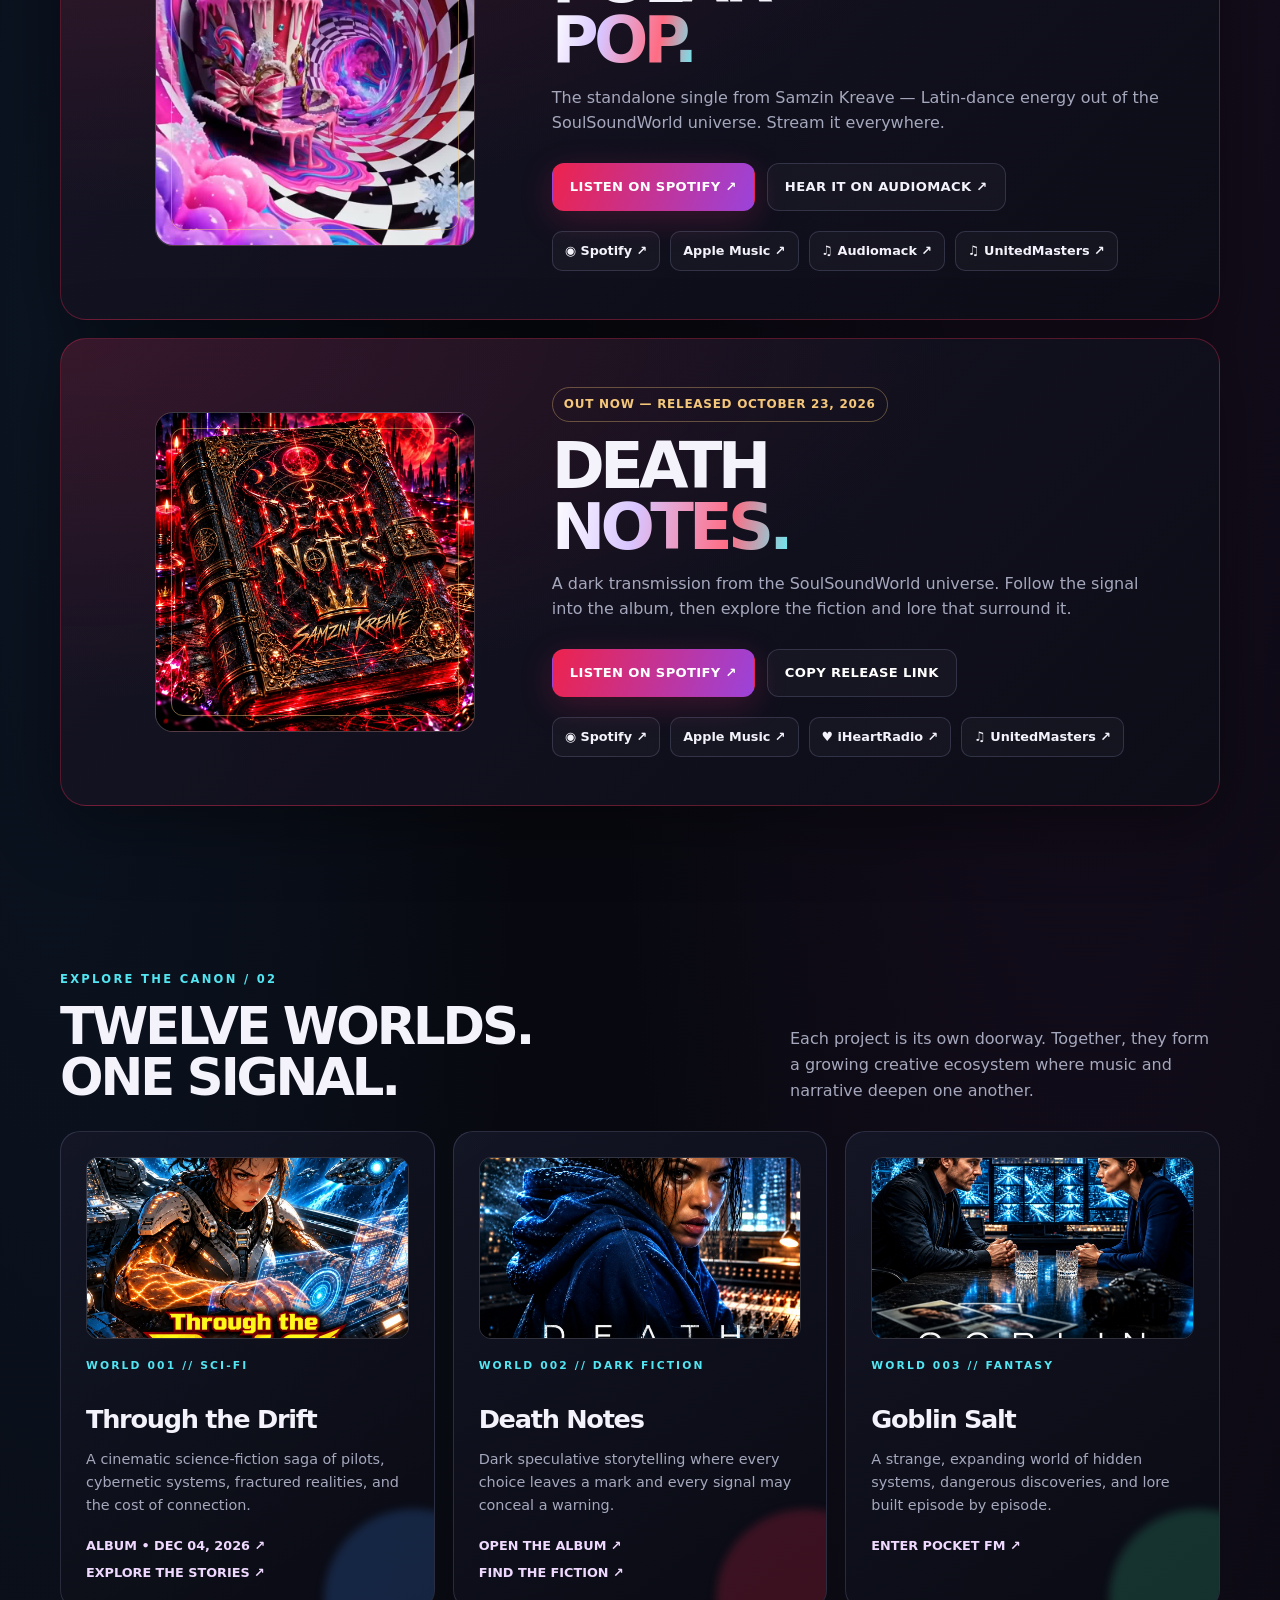
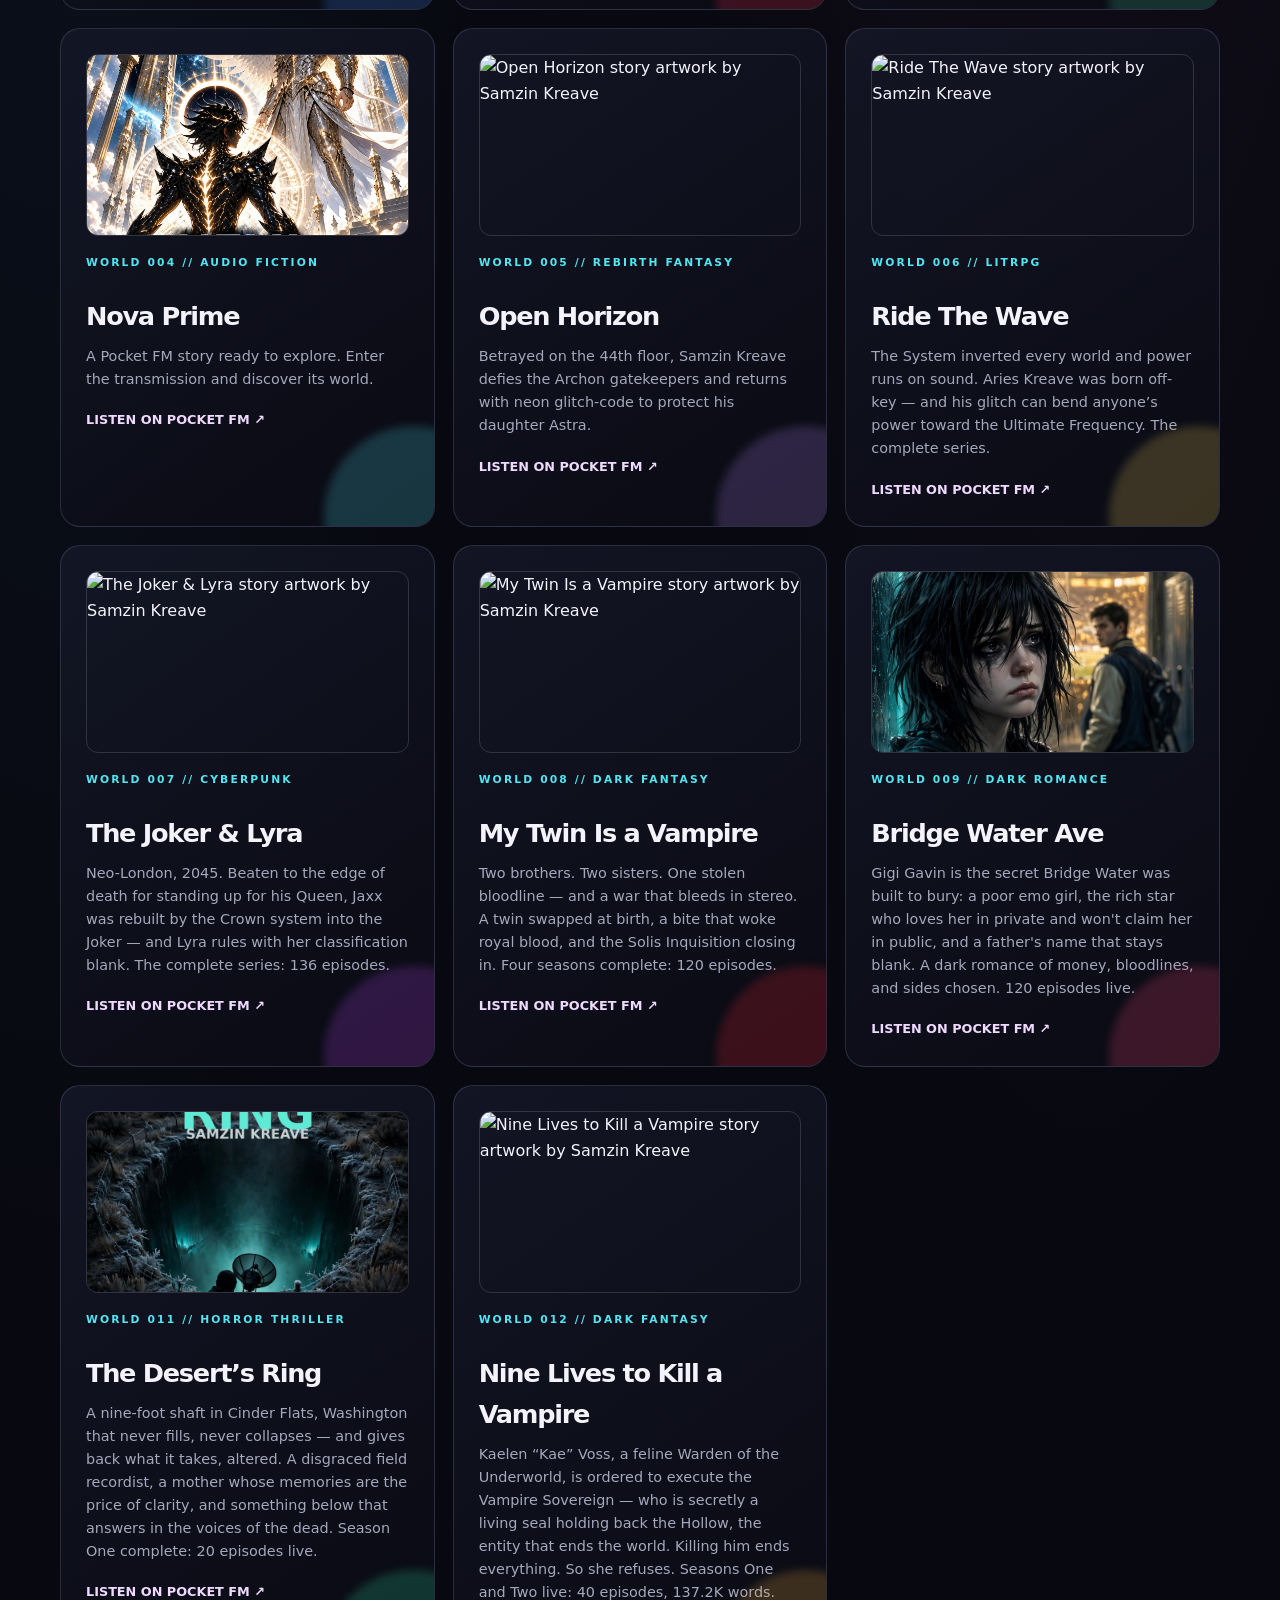
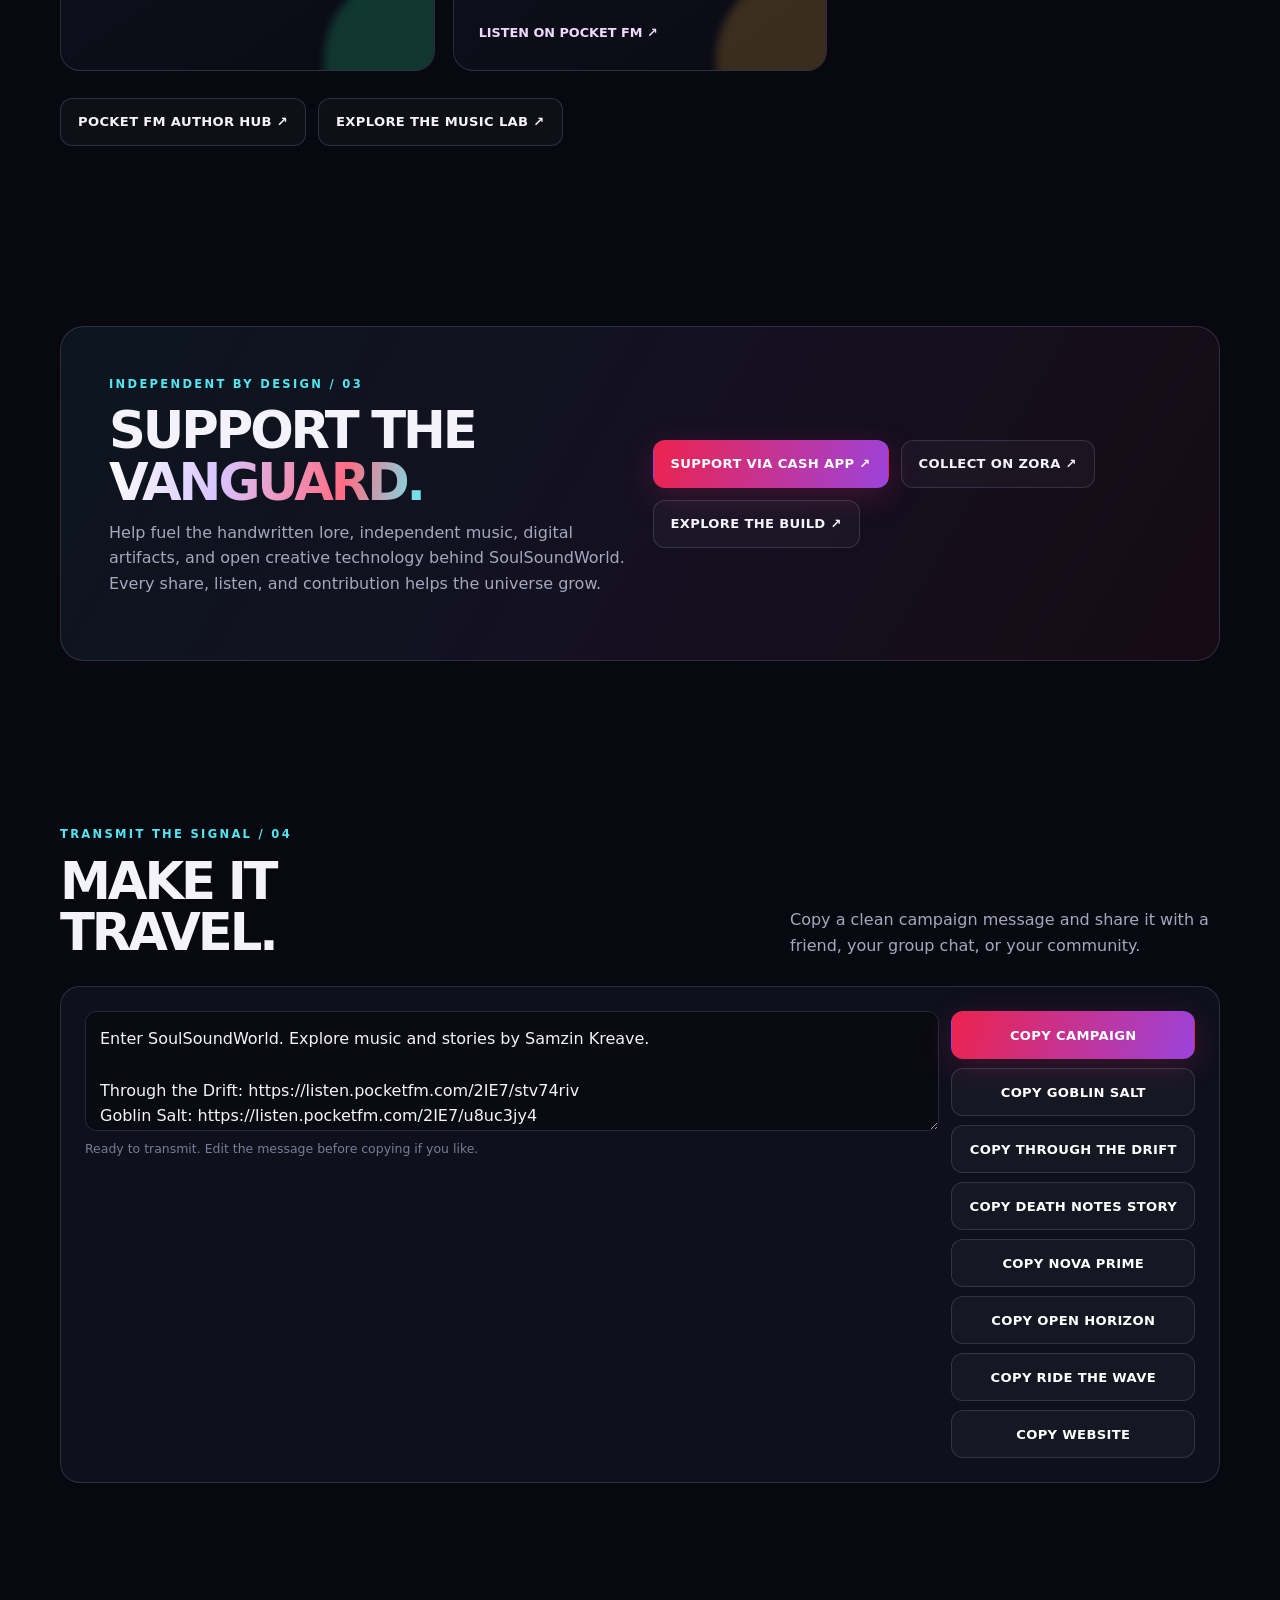
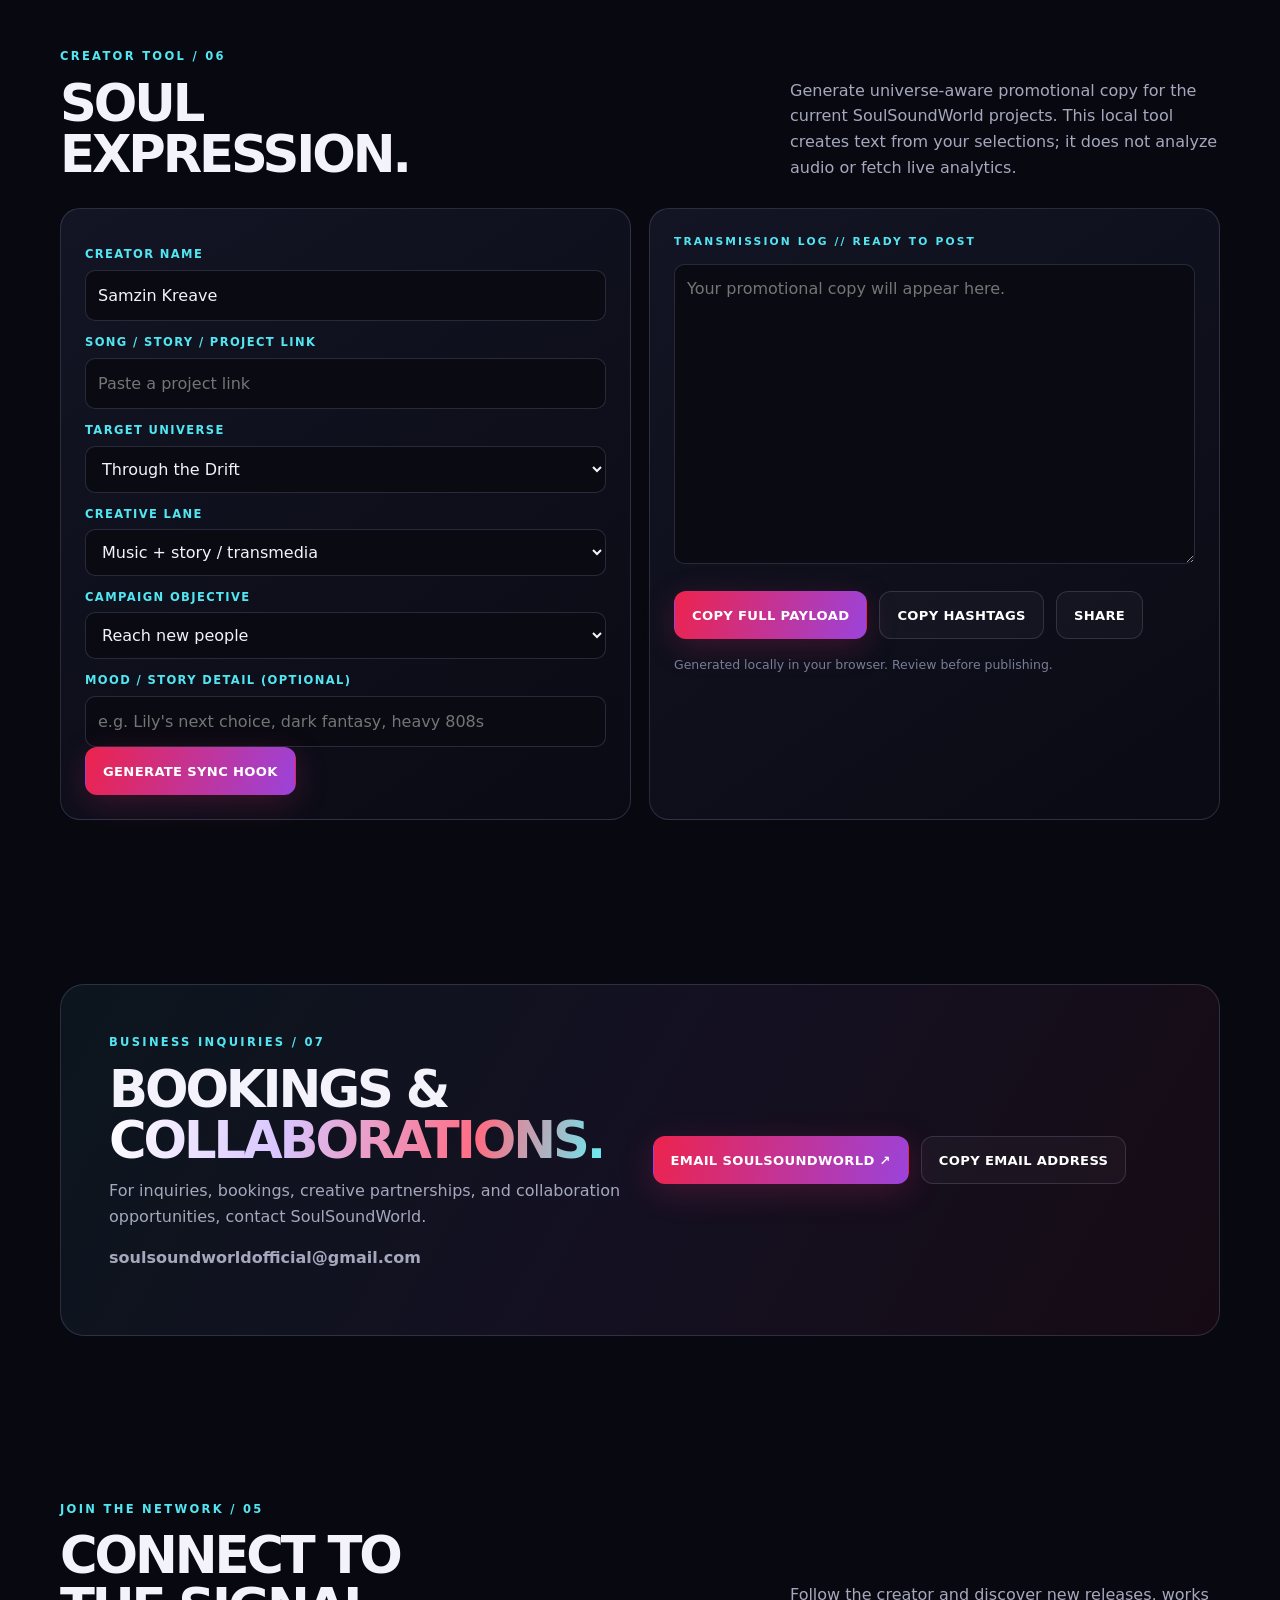
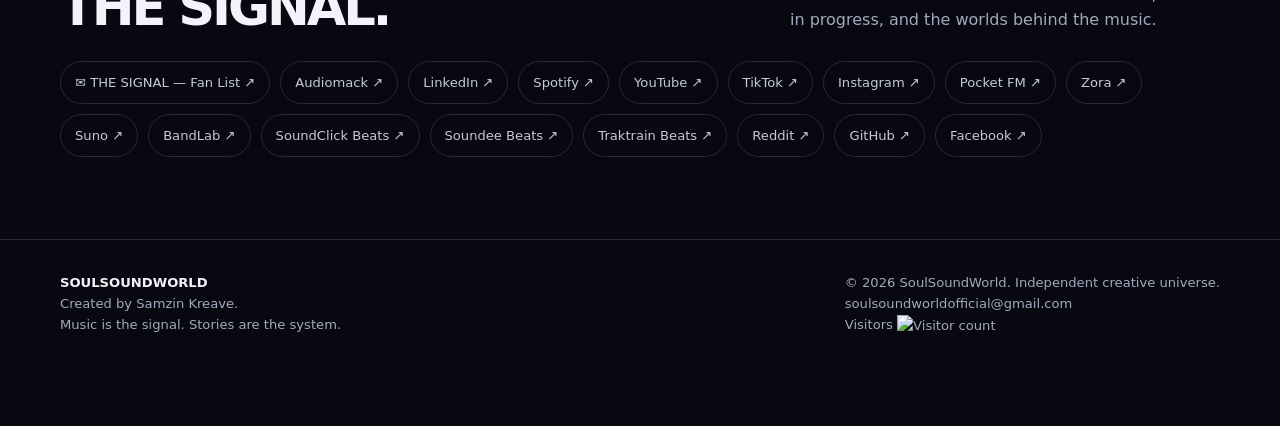
==== commit 1f658708: "Homepage: add Children's Book Author role + Bully Bug Amazon link" ====
--- a/index.html
+++ b/index.html
@@ -30,7 +30,7 @@
   {"@type":"WebSite","@id":"https://soulsoundworld.com/#website","url":"https://soulsoundworld.com/","name":"SoulSoundWorld","description":"An interconnected transmedia entertainment universe spanning original music, serialized fiction, speculative worldbuilding, and digital art.","inLanguage":"en-US","publisher":{"@id":"https://soulsoundworld.com/#organization"},"creator":{"@id":"https://soulsoundworld.com/#samzin"},"about":{"@id":"https://soulsoundworld.com/#universe"}},
   {"@type":"Organization","@id":"https://soulsoundworld.com/#organization","name":"SoulSoundWorld","url":"https://soulsoundworld.com/","description":"Independent transmedia creative ecosystem connecting music, serialized fiction, cyber-mysticism, retro-arcade worldbuilding, and digital art.","founder":{"@id":"https://soulsoundworld.com/#samzin"},"brand":{"@id":"https://soulsoundworld.com/#brand"}},
   {"@type":"Brand","@id":"https://soulsoundworld.com/#brand","name":"SoulSoundWorld","url":"https://soulsoundworld.com/","founder":{"@id":"https://soulsoundworld.com/#samzin"}},
-  {"@type":"Person","@id":"https://soulsoundworld.com/#samzin","name":"Samzin Kreave","url":"https://soulsoundworld.com/","jobTitle":["Founder","Creative Director","Music Producer","Songwriter","Author"],"worksFor":{"@id":"https://soulsoundworld.com/#organization"},"sameAs":["https://open.spotify.com/artist/3uugCAf5GNkNToPtdWGcQl","https://youtube.com/@samzinkreave_soulsoundworld","https://suno.com/@soulsoundworldofficial","https://www.bandlab.com/samzinkreavessw","https://www.tiktok.com/@samzin.kreave","https://www.instagram.com/soulsoundworld_creations?stkn=NGt5aGtjZDNlMm12","https://www.reddit.com/user/Soulsoundworld/"]},
+  {"@type":"Person","@id":"https://soulsoundworld.com/#samzin","name":"Samzin Kreave","url":"https://soulsoundworld.com/","jobTitle":["Founder","Creative Director","Music Producer","Songwriter","Author","Children's Book Author"],"worksFor":{"@id":"https://soulsoundworld.com/#organization"},"sameAs":["https://open.spotify.com/artist/3uugCAf5GNkNToPtdWGcQl","https://youtube.com/@samzinkreave_soulsoundworld","https://suno.com/@soulsoundworldofficial","https://www.bandlab.com/samzinkreavessw","https://www.tiktok.com/@samzin.kreave","https://www.instagram.com/soulsoundworld_creations?stkn=NGt5aGtjZDNlMm12","https://www.reddit.com/user/Soulsoundworld/"]},
   {"@type":"CreativeWork","@id":"https://soulsoundworld.com/#universe","name":"SoulSoundWorld Transmedia Universe","url":"https://soulsoundworld.com/","description":"An interconnected creative universe linking original music, serialized audio fiction, cyber-mysticism, retro-arcade mythology, speculative worldbuilding, and digital art.","creator":{"@id":"https://soulsoundworld.com/#samzin"},"publisher":{"@id":"https://soulsoundworld.com/#organization"},"hasPart":[{"@id":"https://soulsoundworld.com/#death-notes"},{"@id":"https://soulsoundworld.com/#through-the-drift"},{"@id":"https://soulsoundworld.com/#goblin-salt"},{"@id":"https://soulsoundworld.com/#nova-prime"},{"@id":"https://soulsoundworld.com/#death-notes-album"},{"@id":"https://soulsoundworld.com/#through-the-drift-album"}]},
   {"@type":"CreativeWorkSeries","@id":"https://soulsoundworld.com/#through-the-drift","name":"Through the Drift","description":"A science-fiction narrative blending cybernetic technology, speculative worldbuilding, serialized storytelling, and music.","creator":{"@id":"https://soulsoundworld.com/#samzin"},"isPartOf":{"@id":"https://soulsoundworld.com/#universe"},"sameAs":["https://unitedmasters.com/m/through-the-drift"]},
   {"@type":"CreativeWorkSeries","@id":"https://soulsoundworld.com/#death-notes","name":"Death Notes","description":"A dark speculative fiction project within the SoulSoundWorld creative ecosystem.","creator":{"@id":"https://soulsoundworld.com/#samzin"},"isPartOf":{"@id":"https://soulsoundworld.com/#universe"},"sameAs":["https://listen.pocketfm.com/2IE7/nzun34b3"]},
@@ -70,7 +70,7 @@
 </nav></header>
 <main id="top">
 <div class="wrap hero">
-<div><div class="eyebrow"><span class="pulse"></span> Independent transmedia universe</div><h1>ENTER THE<br><span class="gradient">UNIVERSE.</span></h1><p class="lead"><strong>Music is the signal. Stories are the system.</strong> Step into SoulSoundWorld, the connected creative universe of Samzin Kreave—where dark soundscapes, serialized fiction, cyber-mysticism, and digital worlds collide.</p><div class="actions"><a class="btn primary" href="https://open.spotify.com/album/7w5BTfKdkcOWqYZjqutUOO" target="_blank" rel="noopener">DEATH NOTES — OUT NOW ↗</a><a class="btn secondary" href="https://listen.pocketfm.com/2IE7/stv74riv" target="_blank" rel="noopener noreferrer">LISTEN TO THROUGH THE DRIFT ↗</a></div><p class="micro">One creator. Multiple worlds. Follow the signal wherever it leads.</p></div>
+<div><div class="eyebrow"><span class="pulse"></span> Independent transmedia universe</div><h1>ENTER THE<br><span class="gradient">UNIVERSE.</span></h1><p class="lead"><strong>Music is the signal. Stories are the system.</strong> Step into SoulSoundWorld, the connected creative universe of Samzin Kreave—where dark soundscapes, serialized fiction, cyber-mysticism, and digital worlds collide.</p><div class="actions"><a class="btn primary" href="https://open.spotify.com/album/7w5BTfKdkcOWqYZjqutUOO" target="_blank" rel="noopener">DEATH NOTES — OUT NOW ↗</a><a class="btn secondary" href="https://listen.pocketfm.com/2IE7/stv74riv" target="_blank" rel="noopener noreferrer">LISTEN TO THROUGH THE DRIFT ↗</a><a class="btn secondary" href="https://a.co/d/060rK924" target="_blank" rel="noopener">THE BULLY BUG — MY FIRST CHILDREN'S BOOK, LIVE ON AMAZON ↗</a></div><p class="micro">One creator. Multiple worlds. Follow the signal wherever it leads.</p></div>
 <div class="art" aria-label="Samzin Kreave cyberpunk portrait"><img class="heroportrait" src="samzin-cyberpunk-portrait.jpg" alt="Samzin Kreave — the artist inside his cyberpunk universe" fetchpriority="high"><div class="tag tag1">[ SIGNAL DETECTED ]</div><div class="artbar"><span style="font-weight:900;letter-spacing:.04em">REALITY IS A FREQUENCY.</span><span style="color:var(--muted);font-size:.75rem;letter-spacing:.14em">SAMZIN KREAVE</span></div></div>
 </div>
 <div class="ticker"><div class="wrap tickerinner"><span>Original music</span><span>Serialized fiction</span><span>Cyber-mysticism</span><span>Retro-arcade lore</span><span>Digital art</span><span>Independent creation</span></div></div>
